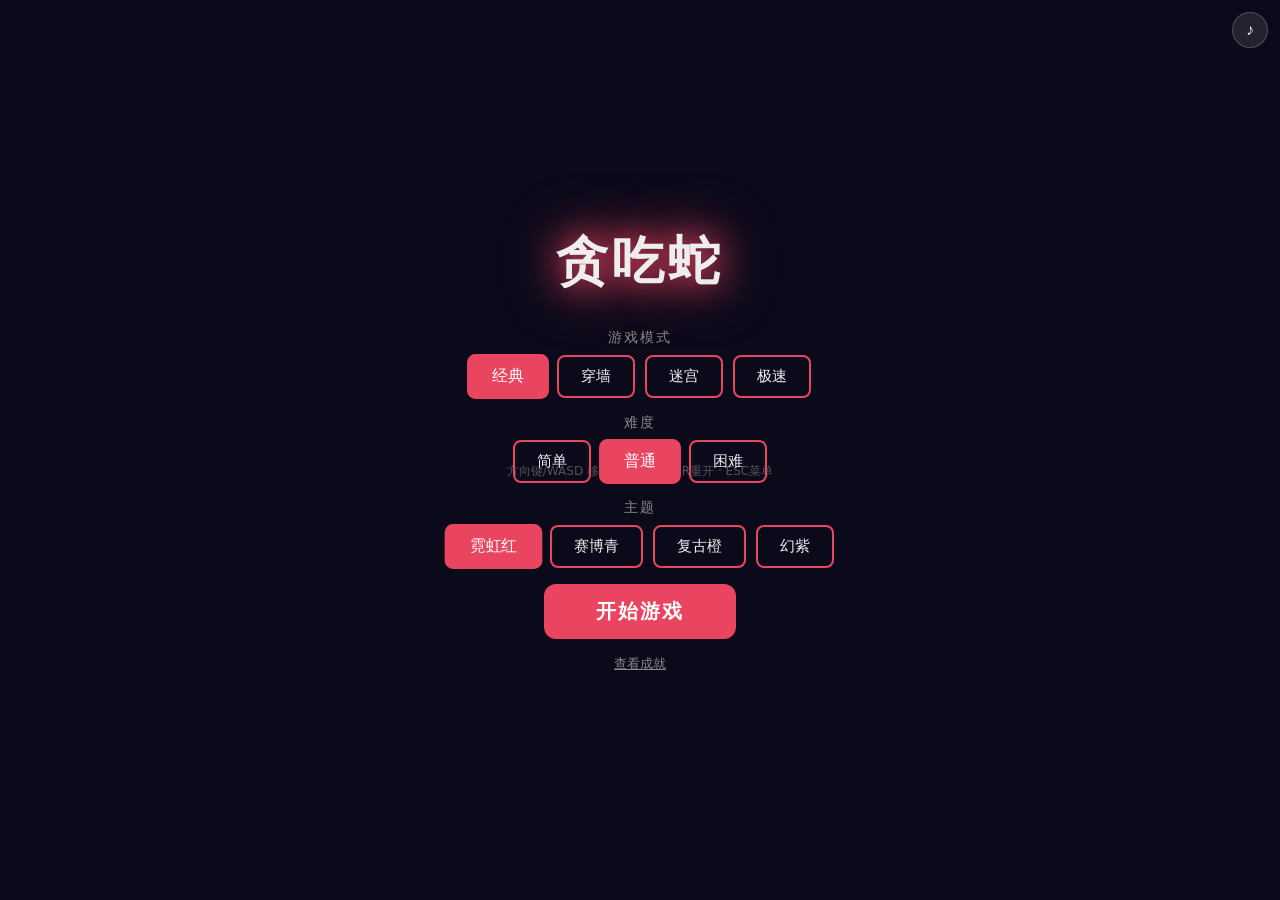
==== index.html @ bc39f2c3 "feat: 贪吃蛇 Ultimate 全面升级 - 4种游戏模式：经典/穿墙/迷宫/极速 - 5种食物类型：普通/奖励/金色限时/缩短/加速 - 4种道具：双倍积分/减速/无敌/缩短蛇身 - 连击Co" ====
<!DOCTYPE html>
<html lang="zh">
<head>
<meta charset="UTF-8">
<meta name="viewport" content="width=device-width, initial-scale=1.0, user-scalable=no">
<title>贪吃蛇 Ultimate</title>
<style>
*{margin:0;padding:0;box-sizing:border-box}
body{background:#0a0a1a;display:flex;flex-direction:column;align-items:center;justify-content:center;height:100vh;font-family:'Segoe UI',system-ui,sans-serif;color:#eee;overflow:hidden;touch-action:none;user-select:none}

/* ===== 菜单 ===== */
#menu{position:absolute;display:flex;flex-direction:column;align-items:center;gap:16px;z-index:20;max-width:420px;width:90%}
#menu h1{font-size:52px;letter-spacing:4px;text-shadow:0 0 30px var(--accent),0 0 60px var(--accent);animation:glow 2s ease-in-out infinite alternate}
@keyframes glow{from{text-shadow:0 0 20px var(--accent)}to{text-shadow:0 0 40px var(--accent),0 0 80px var(--accent)}}
.menu-section{display:flex;flex-direction:column;align-items:center;gap:8px;width:100%}
.menu-section label{font-size:14px;color:#888;text-transform:uppercase;letter-spacing:2px}
.btn-row{display:flex;gap:10px;flex-wrap:wrap;justify-content:center}
.btn{padding:10px 22px;font-size:15px;border:2px solid var(--accent);background:transparent;color:#eee;border-radius:8px;cursor:pointer;transition:all .2s;font-family:inherit}
.btn:hover,.btn.active{background:var(--accent);color:#fff;transform:scale(1.05)}
.btn-start{padding:14px 52px;font-size:20px;background:var(--accent);color:#fff;border:none;border-radius:12px;cursor:pointer;transition:all .2s;font-family:inherit;font-weight:bold;letter-spacing:2px}
.btn-start:hover{transform:scale(1.08);box-shadow:0 0 30px var(--accent)}
.menu-best{font-size:15px;color:#f0a500}
.menu-achievements{font-size:13px;color:#888;cursor:pointer;text-decoration:underline}

/* ===== HUD ===== */
#hud{display:none;width:400px;justify-content:space-between;align-items:center;margin-bottom:6px;font-size:16px;padding:0 4px}
#hud-left{display:flex;gap:16px;align-items:center}
#combo-display{color:#f0a500;font-weight:bold;opacity:0;transition:opacity .3s}
#combo-display.visible{opacity:1}
#powerup-display{font-size:13px;color:#0ff}
.best-score{color:#f0a500}

/* ===== Canvas ===== */
#game-wrap{position:relative;display:none}
canvas#game{border:2px solid var(--accent);border-radius:6px;display:block}
#game-wrap.shake{animation:shake .3s}
@keyframes shake{0%,100%{transform:translate(0)}20%{transform:translate(-4px,2px)}40%{transform:translate(4px,-2px)}60%{transform:translate(-2px,4px)}80%{transform:translate(2px,-4px)}}

#msg{margin-top:12px;font-size:16px;color:var(--accent);height:22px}
#controls-hint{margin-top:8px;font-size:12px;color:#555}

/* ===== 触屏 ===== */
#touch-pad{display:none;margin-top:16px;width:160px;height:160px;position:relative}
#touch-pad button{position:absolute;width:50px;height:50px;border:2px solid rgba(255,255,255,.15);background:rgba(255,255,255,.05);color:#eee;font-size:22px;border-radius:12px;cursor:pointer;display:flex;align-items:center;justify-content:center}
#touch-pad button:active{background:rgba(255,255,255,.2)}
.tp-up{top:0;left:50%;transform:translateX(-50%)}.tp-down{bottom:0;left:50%;transform:translateX(-50%)}
.tp-left{top:50%;left:0;transform:translateY(-50%)}.tp-right{top:50%;right:0;transform:translateY(-50%)}

/* ===== 粒子 ===== */
#particles{position:absolute;top:0;left:0;width:100%;height:100%;pointer-events:none;z-index:15}

/* ===== 成就弹窗 ===== */
#achievement-popup{position:fixed;top:20px;left:50%;transform:translateX(-50%);background:rgba(20,20,40,.95);border:2px solid #f0a500;border-radius:12px;padding:12px 24px;z-index:30;display:none;text-align:center;animation:popIn .4s}
@keyframes popIn{from{opacity:0;transform:translateX(-50%) translateY(-20px)}to{opacity:1;transform:translateX(-50%) translateY(0)}}
#achievement-popup .ach-icon{font-size:28px}
#achievement-popup .ach-title{color:#f0a500;font-weight:bold;font-size:15px}
#achievement-popup .ach-desc{color:#aaa;font-size:12px}

/* ===== 成就列表面板 ===== */
#achievements-panel{position:absolute;z-index:25;background:rgba(10,10,30,.97);border:2px solid var(--accent);border-radius:12px;padding:20px;max-width:380px;width:90%;max-height:70vh;overflow-y:auto;display:none}
#achievements-panel h2{text-align:center;margin-bottom:12px;color:var(--accent)}
.ach-item{display:flex;align-items:center;gap:10px;padding:8px;border-bottom:1px solid rgba(255,255,255,.05)}
.ach-item.locked{opacity:.4}
.ach-item .ach-i{font-size:24px;width:36px;text-align:center}
.ach-item .ach-info{flex:1}
.ach-item .ach-name{font-size:14px;font-weight:bold}
.ach-item .ach-d{font-size:11px;color:#888}
#close-ach{position:absolute;top:8px;right:12px;background:none;border:none;color:#eee;font-size:20px;cursor:pointer}

/* ===== 音乐按钮 ===== */
#music-toggle{position:fixed;top:12px;right:12px;z-index:20;background:rgba(255,255,255,.1);border:1px solid rgba(255,255,255,.2);color:#eee;width:36px;height:36px;border-radius:50%;cursor:pointer;font-size:16px;display:flex;align-items:center;justify-content:center}

/* ===== 主题变量 ===== */
:root{--accent:#e94560;--bg:#0a0a1a;--grid-bg:#16213e;--grid-line:rgba(255,255,255,.03)}
body.theme-neon{--accent:#0ff;--bg:#0a0014;--grid-bg:#0d0028;--grid-line:rgba(0,255,255,.04)}
body.theme-retro{--accent:#ff6b35;--bg:#1a1000;--grid-bg:#2a1800;--grid-line:rgba(255,107,53,.05)}
body.theme-cyber{--accent:#bf00ff;--bg:#05000a;--grid-bg:#0f0018;--grid-line:rgba(191,0,255,.04)}
body{background:var(--bg)}
canvas#game{border-color:var(--accent);background:var(--grid-bg)}
</style>
</head>
<body>
<canvas id="particles"></canvas>
<button id="music-toggle" title="背景音乐">&#9834;</button>

<!-- 成就弹窗 -->
<div id="achievement-popup"><div class="ach-icon"></div><div class="ach-title"></div><div class="ach-desc"></div></div>

<!-- 成就面板 -->
<div id="achievements-panel"><button id="close-ach">&times;</button><h2>成就</h2><div id="ach-list"></div></div>

<!-- 菜单 -->
<div id="menu">
  <h1>贪吃蛇</h1>
  <div class="menu-best" id="menu-best"></div>

  <div class="menu-section"><label>游戏模式</label>
    <div class="btn-row" id="mode-btns">
      <button class="btn active" data-mode="classic">经典</button>
      <button class="btn" data-mode="nowalls">穿墙</button>
      <button class="btn" data-mode="maze">迷宫</button>
      <button class="btn" data-mode="speed">极速</button>
    </div>
  </div>

  <div class="menu-section"><label>难度</label>
    <div class="btn-row" id="diff-btns">
      <button class="btn" data-diff="easy">简单</button>
      <button class="btn active" data-diff="normal">普通</button>
      <button class="btn" data-diff="hard">困难</button>
    </div>
  </div>

  <div class="menu-section"><label>主题</label>
    <div class="btn-row" id="theme-btns">
      <button class="btn active" data-theme="default">霓虹红</button>
      <button class="btn" data-theme="neon">赛博青</button>
      <button class="btn" data-theme="retro">复古橙</button>
      <button class="btn" data-theme="cyber">幻紫</button>
    </div>
  </div>

  <button class="btn-start" id="start-btn">开始游戏</button>
  <div class="menu-achievements" id="show-ach-btn">查看成就</div>
</div>

<!-- 游戏 -->
<div id="hud">
  <div id="hud-left">
    <span id="score">0</span>
    <span id="combo-display"></span>
  </div>
  <span id="powerup-display"></span>
  <span class="best-score" id="best-display"></span>
</div>
<div id="game-wrap"><canvas id="game" width="400" height="400"></canvas></div>
<div id="msg"></div>
<div id="controls-hint">方向键/WASD 移动 · 空格暂停 · R重开 · ESC菜单</div>

<div id="touch-pad">
  <button class="tp-up" data-dir="up">&#9650;</button>
  <button class="tp-down" data-dir="down">&#9660;</button>
  <button class="tp-left" data-dir="left">&#9664;</button>
  <button class="tp-right" data-dir="right">&#9654;</button>
</div>

<script>
// ============================================================
//  贪吃蛇 ULTIMATE — 全功能版
// ============================================================

const $ = s => document.querySelector(s);
const $$ = s => document.querySelectorAll(s);

// ===== 主题 =====
const THEMES = {
  default: { class: '', snake: [145, 80], food: '#e94560', accent: '#e94560' },
  neon:    { class: 'theme-neon', snake: [180, 90], food: '#0ff', accent: '#0ff' },
  retro:   { class: 'theme-retro', snake: [25, 85], food: '#ff6b35', accent: '#ff6b35' },
  cyber:   { class: 'theme-cyber', snake: [280, 80], food: '#bf00ff', accent: '#bf00ff' },
};
let currentTheme = 'default';

function applyTheme(t) {
  currentTheme = t;
  document.body.className = THEMES[t].class;
}

// ===== 音效 =====
const AudioCtx = window.AudioContext || window.webkitAudioContext;
let audioCtx;
function ensureAudio() { if (!audioCtx) audioCtx = new AudioCtx(); }

function playTone(freq, endFreq, dur, type = 'sine', vol = 0.25) {
  ensureAudio();
  const o = audioCtx.createOscillator();
  const g = audioCtx.createGain();
  o.connect(g); g.connect(audioCtx.destination);
  o.type = type;
  o.frequency.setValueAtTime(freq, audioCtx.currentTime);
  o.frequency.exponentialRampToValueAtTime(endFreq, audioCtx.currentTime + dur);
  g.gain.setValueAtTime(vol, audioCtx.currentTime);
  g.gain.exponentialRampToValueAtTime(0.001, audioCtx.currentTime + dur);
  o.start(); o.stop(audioCtx.currentTime + dur);
}

function playEat()    { playTone(587, 880, 0.12, 'sine', 0.25); }
function playBonusEat(){ playTone(700, 1200, 0.15, 'sine', 0.3); setTimeout(() => playTone(900, 1400, 0.12, 'sine', 0.25), 80); }
function playGold()   { playTone(800, 1600, 0.1, 'sine', 0.3); setTimeout(() => playTone(1000, 1800, 0.1, 'sine', 0.3), 60); setTimeout(() => playTone(1200, 2000, 0.15, 'sine', 0.25), 120); }
function playPowerup(){ playTone(400, 800, 0.15, 'triangle', 0.2); setTimeout(() => playTone(600, 1000, 0.2, 'triangle', 0.2), 100); }
function playDie()    { playTone(300, 80, 0.4, 'sawtooth', 0.25); }
function playCombo()  { playTone(1000, 1500, 0.08, 'sine', 0.15); }
function playAchieve(){ playTone(523, 784, 0.15, 'sine', 0.2); setTimeout(() => playTone(659, 1047, 0.2, 'sine', 0.2), 150); }

// ===== 背景音乐 =====
let bgmPlaying = false;
let bgmOscs = [];
let bgmInterval;

function startBGM() {
  ensureAudio();
  if (bgmPlaying) return;
  bgmPlaying = true;
  $('#music-toggle').textContent = '♫';

  const notes = [262, 294, 330, 349, 392, 440, 494, 523];
  let idx = 0;

  bgmInterval = setInterval(() => {
    if (!bgmPlaying) return;
    const o = audioCtx.createOscillator();
    const g = audioCtx.createGain();
    o.connect(g); g.connect(audioCtx.destination);
    o.type = 'sine';
    const note = notes[idx % notes.length];
    o.frequency.setValueAtTime(note, audioCtx.currentTime);
    g.gain.setValueAtTime(0.04, audioCtx.currentTime);
    g.gain.exponentialRampToValueAtTime(0.001, audioCtx.currentTime + 0.4);
    o.start(); o.stop(audioCtx.currentTime + 0.4);
    idx++;
  }, 500);
}

function stopBGM() {
  bgmPlaying = false;
  $('#music-toggle').textContent = '♪';
  clearInterval(bgmInterval);
}

$('#music-toggle').addEventListener('click', () => {
  ensureAudio();
  bgmPlaying ? stopBGM() : startBGM();
});

// ===== 粒子 =====
const pCanvas = $('#particles');
const pCtx = pCanvas.getContext('2d');
let particles = [];

function resizeP() { pCanvas.width = innerWidth; pCanvas.height = innerHeight; }
addEventListener('resize', resizeP); resizeP();

function spawnP(x, y, color, count, sizeRange = [2, 5], speedRange = [1, 4]) {
  for (let i = 0; i < count; i++) {
    const a = Math.random() * Math.PI * 2;
    const spd = speedRange[0] + Math.random() * (speedRange[1] - speedRange[0]);
    particles.push({
      x, y, vx: Math.cos(a) * spd, vy: Math.sin(a) * spd,
      life: 1, decay: 0.015 + Math.random() * 0.025,
      size: sizeRange[0] + Math.random() * (sizeRange[1] - sizeRange[0]),
      color
    });
  }
}

function spawnText(x, y, text, color) {
  particles.push({ x, y, vx: 0, vy: -1.5, life: 1, decay: 0.02, size: 0, color, text, isText: true });
}

function updateP() {
  pCtx.clearRect(0, 0, pCanvas.width, pCanvas.height);
  particles = particles.filter(p => p.life > 0);
  for (const p of particles) {
    p.x += p.vx; p.y += p.vy; p.life -= p.decay;
    pCtx.globalAlpha = p.life;
    if (p.isText) {
      pCtx.fillStyle = p.color;
      pCtx.font = 'bold 18px sans-serif';
      pCtx.textAlign = 'center';
      pCtx.fillText(p.text, p.x, p.y);
    } else {
      pCtx.fillStyle = p.color;
      pCtx.beginPath();
      pCtx.arc(p.x, p.y, p.size * p.life, 0, Math.PI * 2);
      pCtx.fill();
    }
  }
  pCtx.globalAlpha = 1;
  requestAnimationFrame(updateP);
}
updateP();

// ===== 成就系统 =====
const ACHIEVEMENTS = [
  { id: 'first_blood',  icon: '🩸', name: '初见', desc: '第一次吃到食物' },
  { id: 'score_100',    icon: '💯', name: '百分选手', desc: '单局得分达到 100' },
  { id: 'score_500',    icon: '🔥', name: '火力全开', desc: '单局得分达到 500' },
  { id: 'score_1000',   icon: '👑', name: '蛇王', desc: '单局得分达到 1000' },
  { id: 'combo_3',      icon: '⚡', name: '三连击', desc: '达成 3 连击' },
  { id: 'combo_5',      icon: '💥', name: '五连杀', desc: '达成 5 连击' },
  { id: 'combo_10',     icon: '🌟', name: '超神', desc: '达成 10 连击' },
  { id: 'gold_eat',     icon: '🥇', name: '淘金者', desc: '吃到金色食物' },
  { id: 'powerup_5',    icon: '💊', name: '道具达人', desc: '累计拾取 5 个道具' },
  { id: 'survive_60',   icon: '⏱️', name: '持久战', desc: '单局存活 60 秒' },
  { id: 'survive_180',  icon: '🏆', name: '耐力王', desc: '单局存活 180 秒' },
  { id: 'nowalls_win',  icon: '🌀', name: '穿越者', desc: '在穿墙模式得分 200+' },
  { id: 'maze_win',     icon: '🧱', name: '迷宫大师', desc: '在迷宫模式得分 200+' },
  { id: 'speed_win',    icon: '⚡', name: '闪电侠', desc: '在极速模式得分 200+' },
  { id: 'long_snake',   icon: '🐍', name: '巨蟒', desc: '蛇身长度达到 30' },
  { id: 'invincible',   icon: '🛡️', name: '无敌', desc: '使用无敌道具撞墙存活' },
];

function getUnlocked() {
  return JSON.parse(localStorage.getItem('snake_ach') || '[]');
}
function unlockAch(id) {
  const list = getUnlocked();
  if (list.includes(id)) return;
  list.push(id);
  localStorage.setItem('snake_ach', JSON.stringify(list));
  const a = ACHIEVEMENTS.find(a => a.id === id);
  if (!a) return;
  playAchieve();
  const popup = $('#achievement-popup');
  popup.querySelector('.ach-icon').textContent = a.icon;
  popup.querySelector('.ach-title').textContent = a.name;
  popup.querySelector('.ach-desc').textContent = a.desc;
  popup.style.display = 'block';
  setTimeout(() => popup.style.display = 'none', 3000);
}

function renderAchPanel() {
  const unlocked = getUnlocked();
  const list = $('#ach-list');
  list.innerHTML = '';
  for (const a of ACHIEVEMENTS) {
    const done = unlocked.includes(a.id);
    list.innerHTML += `<div class="ach-item ${done ? '' : 'locked'}"><div class="ach-i">${done ? a.icon : '🔒'}</div><div class="ach-info"><div class="ach-name">${a.name}</div><div class="ach-d">${a.desc}</div></div></div>`;
  }
}

$('#show-ach-btn').addEventListener('click', () => { renderAchPanel(); $('#achievements-panel').style.display = 'block'; });
$('#close-ach').addEventListener('click', () => { $('#achievements-panel').style.display = 'none'; });

// ===== 游戏核心 =====
const canvas = $('#game');
const ctx = canvas.getContext('2d');
const GRID = 20, COLS = 20, ROWS = 20;

const DIFF = {
  easy:   { speed: 150, accel: 1, min: 85 },
  normal: { speed: 110, accel: 2, min: 55 },
  hard:   { speed: 70,  accel: 3, min: 35 },
};

const FOOD_TYPES = [
  { type: 'normal', color: null, points: 10, weight: 60 },
  { type: 'bonus',  color: '#00ff88', points: 25, weight: 20 },
  { type: 'gold',   color: '#ffd700', points: 50, weight: 8, duration: 5000 },
  { type: 'shrink', color: '#ff69b4', points: 5, weight: 7 },
  { type: 'speed_food', color: '#00bfff', points: 15, weight: 5 },
];

const POWERUP_TYPES = [
  { type: 'double',     icon: 'x2',  color: '#ffd700', desc: '双倍积分', duration: 8000 },
  { type: 'slow',       icon: '🐢',  color: '#00ff88', desc: '减速', duration: 6000 },
  { type: 'invincible', icon: '🛡️',  color: '#0ff',    desc: '无敌', duration: 5000 },
  { type: 'shrink_pw',  icon: '✂️',  color: '#ff69b4', desc: '缩短', duration: 0 },
];

let selectedMode = 'classic', selectedDiff = 'normal';
let snake, dir, nextDir, food, foodType, foodTimer;
let powerup, activePowerups, powerupTimers;
let score, combo, comboTimer, lastEatTime;
let running, gameOver, paused, speed, timer;
let mazeWalls, startTime, totalPowerupsCollected;
let foodPulse = 0, screenShake = 0;
let animFrame;

// Menu buttons
function setupBtnGroup(selector, callback) {
  $$(selector).forEach(btn => {
    btn.addEventListener('click', () => {
      $$(selector).forEach(b => b.classList.remove('active'));
      btn.classList.add('active');
      callback(btn);
    });
  });
}
setupBtnGroup('#mode-btns .btn', b => selectedMode = b.dataset.mode);
setupBtnGroup('#diff-btns .btn', b => selectedDiff = b.dataset.diff);
setupBtnGroup('#theme-btns .btn', b => applyTheme(b.dataset.theme));

function getBest(mode = selectedMode) { return parseInt(localStorage.getItem(`snake_best_${mode}`) || '0', 10); }
function saveBest(s, mode = selectedMode) { if (s > getBest(mode)) localStorage.setItem(`snake_best_${mode}`, s); }
function showBest() {
  const b = getBest();
  $('#best-display').textContent = b > 0 ? `最高 ${b}` : '';
  $('#menu-best').textContent = b > 0 ? `历史最高分: ${b} (${selectedMode})` : '';
}

// Maze generation
function generateMaze() {
  const walls = [];
  const patterns = [
    // 中心十字
    () => { for (let i = 6; i < 14; i++) { walls.push({x:10,y:i},{x:i,y:10}); }},
    // 四角方块
    () => { for (let i = 3; i < 7; i++) for (let j = 3; j < 7; j++) { walls.push({x:i,y:j},{x:COLS-1-i,y:j},{x:i,y:ROWS-1-j},{x:COLS-1-i,y:ROWS-1-j}); }},
    // 回字形
    () => { for (let i = 4; i < 16; i++) { walls.push({x:i,y:5},{x:i,y:14},{x:5,y:i},{x:14,y:i}); } for (let i = 5; i < 15; i++) { walls.push({x:i,y:5},{x:i,y:14}); }},
    // 随机散布
    () => { for (let i = 0; i < 30; i++) { const x = 2 + Math.floor(Math.random()*(COLS-4)); const y = 2 + Math.floor(Math.random()*(ROWS-4)); if (Math.abs(x-10) > 2 || Math.abs(y-10) > 2) walls.push({x,y}); }},
  ];
  patterns[Math.floor(Math.random() * patterns.length)]();
  // 去重
  const set = new Set(walls.map(w => `${w.x},${w.y}`));
  return [...set].map(s => { const [x,y] = s.split(',').map(Number); return {x,y}; });
}

function isWall(x, y) {
  return mazeWalls && mazeWalls.some(w => w.x === x && w.y === y);
}

function canvasToScreen(gx, gy) {
  const r = canvas.getBoundingClientRect();
  return { x: r.left + gx * GRID + GRID / 2, y: r.top + gy * GRID + GRID / 2 };
}

// Food
function pickFoodType() {
  const total = FOOD_TYPES.reduce((s, f) => s + f.weight, 0);
  let r = Math.random() * total;
  for (const f of FOOD_TYPES) { r -= f.weight; if (r <= 0) return f; }
  return FOOD_TYPES[0];
}

function placeFood() {
  clearTimeout(foodTimer);
  foodType = pickFoodType();
  let pos, attempts = 0;
  do {
    pos = { x: Math.floor(Math.random() * COLS), y: Math.floor(Math.random() * ROWS) };
    attempts++;
  } while ((snake.some(s => s.x === pos.x && s.y === pos.y) || isWall(pos.x, pos.y)) && attempts < 500);
  food = pos;
  foodPulse = 0;
  // 金色食物限时
  if (foodType.type === 'gold') {
    foodTimer = setTimeout(() => { if (!gameOver) placeFood(); }, foodType.duration);
  }
}

// Powerup
function placePowerup() {
  if (powerup || Math.random() > 0.15) return;
  const pw = POWERUP_TYPES[Math.floor(Math.random() * POWERUP_TYPES.length)];
  let pos, attempts = 0;
  do {
    pos = { x: Math.floor(Math.random() * COLS), y: Math.floor(Math.random() * ROWS) };
    attempts++;
  } while ((snake.some(s => s.x === pos.x && s.y === pos.y) || isWall(pos.x, pos.y) || (food && pos.x === food.x && pos.y === food.y)) && attempts < 500);
  powerup = { ...pw, ...pos };
  // 道具10秒后消失
  setTimeout(() => { if (powerup && powerup.x === pos.x && powerup.y === pos.y) powerup = null; }, 10000);
}

function activatePowerup(pw) {
  totalPowerupsCollected++;
  if (totalPowerupsCollected >= 5) unlockAch('powerup_5');
  playPowerup();
  const sp = canvasToScreen(pw.x, pw.y);
  spawnP(sp.x, sp.y, pw.color, 20, [3, 6]);
  spawnText(sp.x, sp.y - 20, pw.desc, pw.color);

  if (pw.type === 'shrink_pw') {
    const removeCount = Math.min(5, snake.length - 1);
    for (let i = 0; i < removeCount; i++) snake.pop();
    return;
  }

  // 移除同类型的旧buff
  if (activePowerups[pw.type]) clearTimeout(powerupTimers[pw.type]);
  activePowerups[pw.type] = true;
  powerupTimers[pw.type] = setTimeout(() => { activePowerups[pw.type] = false; }, pw.duration);

  if (pw.type === 'slow') {
    speed = Math.min(speed + 40, 200);
    clearInterval(timer);
    timer = setInterval(update, speed);
  }
}

// Combo
function addCombo() {
  const now = Date.now();
  if (now - lastEatTime < 2500) {
    combo++;
    playCombo();
    if (combo >= 3) unlockAch('combo_3');
    if (combo >= 5) unlockAch('combo_5');
    if (combo >= 10) unlockAch('combo_10');
  } else {
    combo = 1;
  }
  lastEatTime = now;
  clearTimeout(comboTimer);
  comboTimer = setTimeout(() => { combo = 0; updateHUD(); }, 2500);
}

function getComboMultiplier() {
  if (combo < 2) return 1;
  if (combo < 5) return 1.5;
  if (combo < 10) return 2;
  return 3;
}

function updateHUD() {
  const comboEl = $('#combo-display');
  if (combo >= 2) {
    comboEl.textContent = `${combo}连击 x${getComboMultiplier()}`;
    comboEl.classList.add('visible');
  } else {
    comboEl.classList.remove('visible');
  }

  const pwEl = $('#powerup-display');
  const active = Object.entries(activePowerups).filter(([k, v]) => v).map(([k]) => {
    const pw = POWERUP_TYPES.find(p => p.type === k);
    return pw ? pw.icon : '';
  });
  pwEl.textContent = active.join(' ');
}

// ===== 绘制 =====
function draw() {
  ctx.save();

  // 屏幕震动
  if (screenShake > 0) {
    const sx = (Math.random() - 0.5) * screenShake;
    const sy = (Math.random() - 0.5) * screenShake;
    ctx.translate(sx, sy);
    screenShake *= 0.85;
    if (screenShake < 0.5) screenShake = 0;
  }

  ctx.clearRect(-10, -10, canvas.width + 20, canvas.height + 20);

  const theme = THEMES[currentTheme];

  // 网格
  ctx.strokeStyle = getComputedStyle(document.body).getPropertyValue('--grid-line') || 'rgba(255,255,255,.03)';
  for (let i = 0; i < COLS; i++) for (let j = 0; j < ROWS; j++) ctx.strokeRect(i * GRID, j * GRID, GRID, GRID);

  // 迷宫墙壁
  if (mazeWalls) {
    ctx.fillStyle = 'rgba(255,255,255,0.15)';
    ctx.shadowColor = theme.accent;
    ctx.shadowBlur = 4;
    for (const w of mazeWalls) {
      ctx.fillRect(w.x * GRID, w.y * GRID, GRID, GRID);
    }
    ctx.shadowBlur = 0;
  }

  // 道具
  if (powerup) {
    const px = powerup.x * GRID + GRID / 2;
    const py = powerup.y * GRID + GRID / 2;
    ctx.fillStyle = powerup.color;
    ctx.shadowColor = powerup.color;
    ctx.shadowBlur = 12;
    ctx.beginPath();
    ctx.arc(px, py, GRID / 2 - 1, 0, Math.PI * 2);
    ctx.fill();
    ctx.shadowBlur = 0;
    ctx.fillStyle = '#000';
    ctx.font = 'bold 11px sans-serif';
    ctx.textAlign = 'center';
    ctx.textBaseline = 'middle';
    ctx.fillText(powerup.icon, px, py);
    ctx.textBaseline = 'alphabetic';
  }

  // 食物
  foodPulse += 0.08;
  const pulse = Math.sin(foodPulse) * 2.5;
  const fColor = foodType.color || theme.food;
  ctx.fillStyle = fColor;
  ctx.shadowColor = fColor;
  ctx.shadowBlur = 10 + pulse * 3;
  ctx.beginPath();
  ctx.arc(food.x * GRID + GRID / 2, food.y * GRID + GRID / 2, Math.max(GRID / 2 - 2 + pulse, 3), 0, Math.PI * 2);
  ctx.fill();
  // 金色食物闪光
  if (foodType.type === 'gold') {
    ctx.strokeStyle = '#fff';
    ctx.lineWidth = 1;
    ctx.globalAlpha = 0.3 + Math.sin(foodPulse * 2) * 0.3;
    ctx.beginPath();
    ctx.arc(food.x * GRID + GRID / 2, food.y * GRID + GRID / 2, GRID / 2 + 3 + pulse, 0, Math.PI * 2);
    ctx.stroke();
    ctx.globalAlpha = 1;
  }
  ctx.shadowBlur = 0;

  // 蛇
  const isInvincible = activePowerups && activePowerups.invincible;
  const snakeHue = theme.snake[0];
  const snakeSat = theme.snake[1];

  for (let i = snake.length - 1; i >= 0; i--) {
    const seg = snake[i];
    const t = 1 - i / (snake.length || 1);
    const light = 28 + t * 32;

    if (isInvincible) {
      ctx.fillStyle = `hsl(${(Date.now() / 10 + i * 20) % 360}, 100%, 60%)`;
      ctx.shadowColor = '#fff';
      ctx.shadowBlur = 8;
    } else {
      ctx.fillStyle = `hsl(${snakeHue + (1 - t) * 25}, ${snakeSat}%, ${light}%)`;
      ctx.shadowBlur = 0;
    }

    const r = 5;
    const x = seg.x * GRID + 1;
    const y = seg.y * GRID + 1;
    const w = GRID - 2;
    const h = GRID - 2;
    ctx.beginPath();
    ctx.moveTo(x + r, y);
    ctx.arcTo(x + w, y, x + w, y + h, r);
    ctx.arcTo(x + w, y + h, x, y + h, r);
    ctx.arcTo(x, y + h, x, y, r);
    ctx.arcTo(x, y, x + w, y, r);
    ctx.closePath();
    ctx.fill();
    ctx.shadowBlur = 0;

    // 蛇头
    if (i === 0) {
      // 发光核心
      ctx.shadowColor = isInvincible ? '#fff' : `hsl(${snakeHue}, 100%, 70%)`;
      ctx.shadowBlur = 12;
      ctx.fillStyle = isInvincible ? '#fff' : `hsl(${snakeHue}, 100%, 70%)`;
      ctx.globalAlpha = 0.5;
      ctx.beginPath();
      ctx.arc(seg.x * GRID + GRID / 2, seg.y * GRID + GRID / 2, 5, 0, Math.PI * 2);
      ctx.fill();
      ctx.globalAlpha = 1;
      ctx.shadowBlur = 0;

      // 眼睛
      const ex = dir.x || 0, ey = dir.y || 0;
      const cx = seg.x * GRID + GRID / 2;
      const cy = seg.y * GRID + GRID / 2;
      // 白色眼球
      ctx.fillStyle = '#fff';
      ctx.beginPath();
      ctx.arc(cx + ex * 4 - ey * 3, cy + ey * 4 + ex * 3, 2.5, 0, Math.PI * 2);
      ctx.arc(cx + ex * 4 + ey * 3, cy + ey * 4 - ex * 3, 2.5, 0, Math.PI * 2);
      ctx.fill();
      // 黑色瞳孔
      ctx.fillStyle = '#000';
      ctx.beginPath();
      ctx.arc(cx + ex * 5 - ey * 3, cy + ey * 5 + ex * 3, 1.2, 0, Math.PI * 2);
      ctx.arc(cx + ex * 5 + ey * 3, cy + ey * 5 - ex * 3, 1.2, 0, Math.PI * 2);
      ctx.fill();
    }
  }

  // 暂停
  if (paused && !gameOver) {
    ctx.fillStyle = 'rgba(0,0,0,.6)';
    ctx.fillRect(-10, -10, canvas.width + 20, canvas.height + 20);
    ctx.fillStyle = '#f0a500';
    ctx.font = 'bold 40px sans-serif';
    ctx.textAlign = 'center';
    ctx.fillText('暂停', canvas.width / 2, canvas.height / 2 - 10);
    ctx.font = '16px sans-serif';
    ctx.fillStyle = '#888';
    ctx.fillText('按空格继续', canvas.width / 2, canvas.height / 2 + 20);
  }

  // 游戏结束
  if (gameOver) {
    ctx.fillStyle = 'rgba(0,0,0,.7)';
    ctx.fillRect(-10, -10, canvas.width + 20, canvas.height + 20);
    ctx.fillStyle = theme.accent;
    ctx.font = 'bold 44px sans-serif';
    ctx.textAlign = 'center';
    ctx.fillText('游戏结束', canvas.width / 2, canvas.height / 2 - 30);
    ctx.font = '22px sans-serif';
    ctx.fillStyle = '#eee';
    ctx.fillText(`得分: ${score}`, canvas.width / 2, canvas.height / 2 + 5);
    if (score > 0 && score >= getBest()) {
      ctx.fillStyle = '#f0a500';
      ctx.font = 'bold 20px sans-serif';
      ctx.fillText('🏆 新纪录！', canvas.width / 2, canvas.height / 2 + 35);
    }
    ctx.font = '14px sans-serif';
    ctx.fillStyle = '#888';
    ctx.fillText('R 重开 · ESC 菜单', canvas.width / 2, canvas.height / 2 + 65);
  }

  ctx.restore();
}

function animLoop() {
  draw();
  updateHUD();
  // 存活成就检查
  if (running && !gameOver && !paused) {
    const alive = (Date.now() - startTime) / 1000;
    if (alive >= 60) unlockAch('survive_60');
    if (alive >= 180) unlockAch('survive_180');
  }
  animFrame = requestAnimationFrame(animLoop);
}

// ===== 更新 =====
function update() {
  if (paused || gameOver) return;

  dir = { ...nextDir };
  let head = { x: snake[0].x + dir.x, y: snake[0].y + dir.y };

  // 穿墙模式
  if (selectedMode === 'nowalls' || selectedMode === 'speed') {
    head.x = (head.x + COLS) % COLS;
    head.y = (head.y + ROWS) % ROWS;
  }

  // 碰撞
  const hitWall = head.x < 0 || head.x >= COLS || head.y < 0 || head.y >= ROWS;
  const hitSelf = snake.some(s => s.x === head.x && s.y === head.y);
  const hitMaze = isWall(head.x, head.y);

  if (hitWall || hitSelf || hitMaze) {
    if (activePowerups.invincible) {
      // 无敌时撞墙反弹
      unlockAch('invincible');
      if (hitWall) {
        head.x = Math.max(0, Math.min(COLS - 1, head.x));
        head.y = Math.max(0, Math.min(ROWS - 1, head.y));
        // 反转方向
        nextDir = { x: -dir.x, y: -dir.y };
        dir = { ...nextDir };
        head = { x: snake[0].x + dir.x, y: snake[0].y + dir.y };
      } else if (hitSelf || hitMaze) {
        return; // 跳过这帧
      }
    } else {
      // 死亡
      gameOver = true;
      running = false;
      clearInterval(timer);
      clearTimeout(foodTimer);
      saveBest(score);
      showBest();
      playDie();
      screenShake = 15;
      $('#game-wrap').classList.add('shake');
      setTimeout(() => $('#game-wrap').classList.remove('shake'), 300);
      const sp = canvasToScreen(snake[0].x, snake[0].y);
      spawnP(sp.x, sp.y, theme.food, 40, [2, 7], [1, 5]);
      // 死亡时蛇身爆炸
      for (let i = 0; i < Math.min(snake.length, 10); i++) {
        const s = canvasToScreen(snake[i].x, snake[i].y);
        setTimeout(() => spawnP(s.x, s.y, `hsl(${THEMES[currentTheme].snake[0]}, 80%, 50%)`, 5), i * 30);
      }
      msgEl.textContent = 'R 重新开始 · ESC 返回菜单';
      // 模式成就
      if (selectedMode === 'nowalls' && score >= 200) unlockAch('nowalls_win');
      if (selectedMode === 'maze' && score >= 200) unlockAch('maze_win');
      if (selectedMode === 'speed' && score >= 200) unlockAch('speed_win');
      return;
    }
  }

  snake.unshift(head);

  // 吃食物
  if (head.x === food.x && head.y === food.y) {
    addCombo();
    let pts = foodType.points;
    pts = Math.round(pts * getComboMultiplier());
    if (activePowerups.double) pts *= 2;

    score += pts;
    $('#score').textContent = score;

    // 食物音效和粒子
    const sp = canvasToScreen(food.x, food.y);
    if (foodType.type === 'gold') {
      playGold();
      spawnP(sp.x, sp.y, '#ffd700', 30, [3, 8]);
      unlockAch('gold_eat');
    } else if (foodType.type === 'bonus') {
      playBonusEat();
      spawnP(sp.x, sp.y, '#00ff88', 20, [2, 6]);
    } else {
      playEat();
      spawnP(sp.x, sp.y, THEMES[currentTheme].food, 12);
    }

    spawnText(sp.x, sp.y - 20, `+${pts}`, '#fff');
    if (combo >= 2) spawnText(sp.x, sp.y - 40, `${combo} COMBO!`, '#f0a500');

    // 缩短蛇食物
    if (foodType.type === 'shrink' && snake.length > 3) {
      for (let i = 0; i < 3; i++) snake.pop();
    }

    // 极速食物
    if (foodType.type === 'speed_food') {
      speed = Math.max(speed - 10, DIFF[selectedDiff].min);
      clearInterval(timer);
      timer = setInterval(update, speed);
    }

    placeFood();
    placePowerup();

    // 加速
    const diff = DIFF[selectedDiff];
    const accel = selectedMode === 'speed' ? diff.accel * 2 : diff.accel;
    if (speed > diff.min) {
      speed -= accel;
      clearInterval(timer);
      timer = setInterval(update, speed);
    }

    // 成就
    unlockAch('first_blood');
    if (score >= 100) unlockAch('score_100');
    if (score >= 500) unlockAch('score_500');
    if (score >= 1000) unlockAch('score_1000');
    if (snake.length >= 30) unlockAch('long_snake');
  } else {
    snake.pop();
  }

  // 拾取道具
  if (powerup && head.x === powerup.x && head.y === powerup.y) {
    activatePowerup(powerup);
    powerup = null;
  }
}

// ===== 初始化 =====
function init() {
  cancelAnimationFrame(animFrame);
  clearInterval(timer);
  clearTimeout(foodTimer);
  const diff = DIFF[selectedDiff];
  snake = [{ x: Math.floor(COLS / 2), y: Math.floor(ROWS / 2) }];
  dir = { x: 0, y: 0 };
  nextDir = { x: 0, y: 0 };
  score = 0; combo = 0; lastEatTime = 0;
  running = false; gameOver = false; paused = false;
  speed = selectedMode === 'speed' ? Math.max(diff.speed - 30, 40) : diff.speed;
  activePowerups = {}; powerupTimers = {}; powerup = null;
  totalPowerupsCollected = 0; screenShake = 0;
  mazeWalls = selectedMode === 'maze' ? generateMaze() : null;
  startTime = Date.now();
  $('#score').textContent = '0';
  showBest();
  msgEl.textContent = '按方向键开始';
  placeFood();
  draw();
  updateHUD();
}

function startGame() {
  ensureAudio();
  $('#menu').style.display = 'none';
  $('#achievements-panel').style.display = 'none';
  $('#game-wrap').style.display = 'block';
  $('#hud').style.display = 'flex';
  if ('ontouchstart' in window) $('#touch-pad').style.display = 'block';
  init();
  animLoop();
}

function returnToMenu() {
  clearInterval(timer); clearTimeout(foodTimer); cancelAnimationFrame(animFrame);
  stopBGM();
  $('#game-wrap').style.display = 'none';
  $('#hud').style.display = 'none';
  $('#touch-pad').style.display = 'none';
  msgEl.textContent = '';
  $('#menu').style.display = 'flex';
  showBest();
}

$('#start-btn').addEventListener('click', startGame);

// ===== 输入 =====
const dirMap = {
  arrowup:{x:0,y:-1},w:{x:0,y:-1},up:{x:0,y:-1},
  arrowdown:{x:0,y:1},s:{x:0,y:1},down:{x:0,y:1},
  arrowleft:{x:-1,y:0},a:{x:-1,y:0},left:{x:-1,y:0},
  arrowright:{x:1,y:0},d:{x:1,y:0},right:{x:1,y:0},
};

function handleDir(nd) {
  if (!nd || gameOver) return;
  if (nd.x === -dir.x && nd.y === -dir.y && snake.length > 1) return;
  nextDir = nd;
  if (!running) {
    running = true;
    startTime = Date.now();
    msgEl.textContent = '';
    timer = setInterval(update, speed);
  }
}

document.addEventListener('keydown', e => {
  const k = e.key.toLowerCase();
  if (k === 'escape') { returnToMenu(); return; }
  if (k === 'r') { init(); return; }
  if (k === ' ' && running && !gameOver) { e.preventDefault(); paused = !paused; msgEl.textContent = paused ? '已暂停' : ''; return; }
  handleDir(dirMap[k]);
});

$$('#touch-pad button').forEach(b => b.addEventListener('touchstart', e => { e.preventDefault(); handleDir(dirMap[b.dataset.dir]); }));

let tX, tY;
canvas.addEventListener('touchstart', e => { e.preventDefault(); const t = e.touches[0]; tX = t.clientX; tY = t.clientY; });
canvas.addEventListener('touchend', e => {
  e.preventDefault();
  const t = e.changedTouches[0];
  const dx = t.clientX - tX, dy = t.clientY - tY;
  if (Math.abs(dx) < 10 && Math.abs(dy) < 10) { if (running && !gameOver) { paused = !paused; msgEl.textContent = paused ? '已暂停' : ''; } return; }
  Math.abs(dx) > Math.abs(dy) ? handleDir(dx > 0 ? dirMap.right : dirMap.left) : handleDir(dy > 0 ? dirMap.down : dirMap.up);
});

showBest();
</script>
</body>
</html>
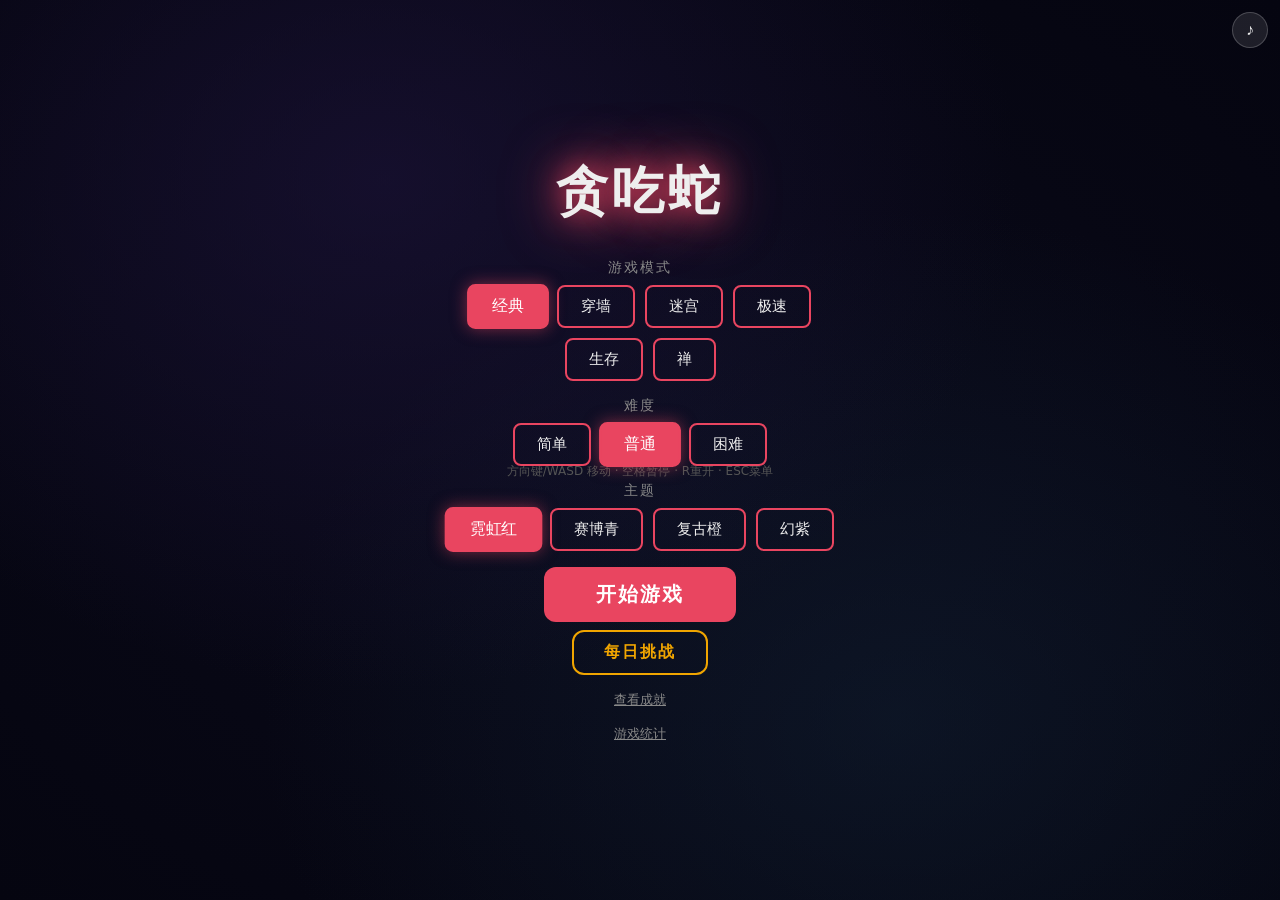
==== commit d2914386: "feat: 模块化重构 + 多Agent并行升级 - 拆分949行单文件为9文件模块化架构(3236行) - 新增游戏模式: 生存(缩圈)、禅(不死倒计时) - 程序化4层BGM引擎(bass/mel" ====
--- a/index.html
+++ b/index.html
@@ -4,80 +4,7 @@
 <meta charset="UTF-8">
 <meta name="viewport" content="width=device-width, initial-scale=1.0, user-scalable=no">
 <title>贪吃蛇 Ultimate</title>
-<style>
-*{margin:0;padding:0;box-sizing:border-box}
-body{background:#0a0a1a;display:flex;flex-direction:column;align-items:center;justify-content:center;height:100vh;font-family:'Segoe UI',system-ui,sans-serif;color:#eee;overflow:hidden;touch-action:none;user-select:none}
-
-/* ===== 菜单 ===== */
-#menu{position:absolute;display:flex;flex-direction:column;align-items:center;gap:16px;z-index:20;max-width:420px;width:90%}
-#menu h1{font-size:52px;letter-spacing:4px;text-shadow:0 0 30px var(--accent),0 0 60px var(--accent);animation:glow 2s ease-in-out infinite alternate}
-@keyframes glow{from{text-shadow:0 0 20px var(--accent)}to{text-shadow:0 0 40px var(--accent),0 0 80px var(--accent)}}
-.menu-section{display:flex;flex-direction:column;align-items:center;gap:8px;width:100%}
-.menu-section label{font-size:14px;color:#888;text-transform:uppercase;letter-spacing:2px}
-.btn-row{display:flex;gap:10px;flex-wrap:wrap;justify-content:center}
-.btn{padding:10px 22px;font-size:15px;border:2px solid var(--accent);background:transparent;color:#eee;border-radius:8px;cursor:pointer;transition:all .2s;font-family:inherit}
-.btn:hover,.btn.active{background:var(--accent);color:#fff;transform:scale(1.05)}
-.btn-start{padding:14px 52px;font-size:20px;background:var(--accent);color:#fff;border:none;border-radius:12px;cursor:pointer;transition:all .2s;font-family:inherit;font-weight:bold;letter-spacing:2px}
-.btn-start:hover{transform:scale(1.08);box-shadow:0 0 30px var(--accent)}
-.menu-best{font-size:15px;color:#f0a500}
-.menu-achievements{font-size:13px;color:#888;cursor:pointer;text-decoration:underline}
-
-/* ===== HUD ===== */
-#hud{display:none;width:400px;justify-content:space-between;align-items:center;margin-bottom:6px;font-size:16px;padding:0 4px}
-#hud-left{display:flex;gap:16px;align-items:center}
-#combo-display{color:#f0a500;font-weight:bold;opacity:0;transition:opacity .3s}
-#combo-display.visible{opacity:1}
-#powerup-display{font-size:13px;color:#0ff}
-.best-score{color:#f0a500}
-
-/* ===== Canvas ===== */
-#game-wrap{position:relative;display:none}
-canvas#game{border:2px solid var(--accent);border-radius:6px;display:block}
-#game-wrap.shake{animation:shake .3s}
-@keyframes shake{0%,100%{transform:translate(0)}20%{transform:translate(-4px,2px)}40%{transform:translate(4px,-2px)}60%{transform:translate(-2px,4px)}80%{transform:translate(2px,-4px)}}
-
-#msg{margin-top:12px;font-size:16px;color:var(--accent);height:22px}
-#controls-hint{margin-top:8px;font-size:12px;color:#555}
-
-/* ===== 触屏 ===== */
-#touch-pad{display:none;margin-top:16px;width:160px;height:160px;position:relative}
-#touch-pad button{position:absolute;width:50px;height:50px;border:2px solid rgba(255,255,255,.15);background:rgba(255,255,255,.05);color:#eee;font-size:22px;border-radius:12px;cursor:pointer;display:flex;align-items:center;justify-content:center}
-#touch-pad button:active{background:rgba(255,255,255,.2)}
-.tp-up{top:0;left:50%;transform:translateX(-50%)}.tp-down{bottom:0;left:50%;transform:translateX(-50%)}
-.tp-left{top:50%;left:0;transform:translateY(-50%)}.tp-right{top:50%;right:0;transform:translateY(-50%)}
-
-/* ===== 粒子 ===== */
-#particles{position:absolute;top:0;left:0;width:100%;height:100%;pointer-events:none;z-index:15}
-
-/* ===== 成就弹窗 ===== */
-#achievement-popup{position:fixed;top:20px;left:50%;transform:translateX(-50%);background:rgba(20,20,40,.95);border:2px solid #f0a500;border-radius:12px;padding:12px 24px;z-index:30;display:none;text-align:center;animation:popIn .4s}
-@keyframes popIn{from{opacity:0;transform:translateX(-50%) translateY(-20px)}to{opacity:1;transform:translateX(-50%) translateY(0)}}
-#achievement-popup .ach-icon{font-size:28px}
-#achievement-popup .ach-title{color:#f0a500;font-weight:bold;font-size:15px}
-#achievement-popup .ach-desc{color:#aaa;font-size:12px}
-
-/* ===== 成就列表面板 ===== */
-#achievements-panel{position:absolute;z-index:25;background:rgba(10,10,30,.97);border:2px solid var(--accent);border-radius:12px;padding:20px;max-width:380px;width:90%;max-height:70vh;overflow-y:auto;display:none}
-#achievements-panel h2{text-align:center;margin-bottom:12px;color:var(--accent)}
-.ach-item{display:flex;align-items:center;gap:10px;padding:8px;border-bottom:1px solid rgba(255,255,255,.05)}
-.ach-item.locked{opacity:.4}
-.ach-item .ach-i{font-size:24px;width:36px;text-align:center}
-.ach-item .ach-info{flex:1}
-.ach-item .ach-name{font-size:14px;font-weight:bold}
-.ach-item .ach-d{font-size:11px;color:#888}
-#close-ach{position:absolute;top:8px;right:12px;background:none;border:none;color:#eee;font-size:20px;cursor:pointer}
-
-/* ===== 音乐按钮 ===== */
-#music-toggle{position:fixed;top:12px;right:12px;z-index:20;background:rgba(255,255,255,.1);border:1px solid rgba(255,255,255,.2);color:#eee;width:36px;height:36px;border-radius:50%;cursor:pointer;font-size:16px;display:flex;align-items:center;justify-content:center}
-
-/* ===== 主题变量 ===== */
-:root{--accent:#e94560;--bg:#0a0a1a;--grid-bg:#16213e;--grid-line:rgba(255,255,255,.03)}
-body.theme-neon{--accent:#0ff;--bg:#0a0014;--grid-bg:#0d0028;--grid-line:rgba(0,255,255,.04)}
-body.theme-retro{--accent:#ff6b35;--bg:#1a1000;--grid-bg:#2a1800;--grid-line:rgba(255,107,53,.05)}
-body.theme-cyber{--accent:#bf00ff;--bg:#05000a;--grid-bg:#0f0018;--grid-line:rgba(191,0,255,.04)}
-body{background:var(--bg)}
-canvas#game{border-color:var(--accent);background:var(--grid-bg)}
-</style>
+<link rel="stylesheet" href="css/style.css">
 </head>
 <body>
 <canvas id="particles"></canvas>
@@ -88,6 +15,13 @@
 
 <!-- 成就面板 -->
 <div id="achievements-panel"><button id="close-ach">&times;</button><h2>成就</h2><div id="ach-list"></div></div>
+
+<!-- 统计面板 -->
+<div id="stats-panel" style="position:absolute;z-index:25;background:rgba(10,10,30,.97);border:2px solid var(--accent);border-radius:12px;padding:20px;max-width:380px;width:90%;display:none">
+  <button id="close-stats" style="position:absolute;top:8px;right:12px;background:none;border:none;color:#eee;font-size:20px;cursor:pointer">&times;</button>
+  <h2 style="text-align:center;margin-bottom:12px;color:var(--accent)">游戏统计</h2>
+  <div id="stats-content" style="font-size:14px;line-height:2;color:#ccc"></div>
+</div>
 
 <!-- 菜单 -->
 <div id="menu">
@@ -100,6 +34,8 @@
       <button class="btn" data-mode="nowalls">穿墙</button>
       <button class="btn" data-mode="maze">迷宫</button>
       <button class="btn" data-mode="speed">极速</button>
+      <button class="btn" data-mode="survival">生存</button>
+      <button class="btn" data-mode="zen">禅</button>
     </div>
   </div>
 
@@ -121,7 +57,9 @@
   </div>
 
   <button class="btn-start" id="start-btn">开始游戏</button>
+  <button class="btn-start" id="daily-btn" style="padding:10px 30px;font-size:16px;background:transparent;border:2px solid #f0a500;color:#f0a500;margin-top:-8px">每日挑战</button>
   <div class="menu-achievements" id="show-ach-btn">查看成就</div>
+  <div class="menu-achievements" id="show-stats-btn">游戏统计</div>
 </div>
 
 <!-- 游戏 -->
@@ -133,7 +71,7 @@
   <span id="powerup-display"></span>
   <span class="best-score" id="best-display"></span>
 </div>
-<div id="game-wrap"><canvas id="game" width="400" height="400"></canvas></div>
+<div id="game-wrap"><canvas id="game"></canvas></div>
 <div id="msg"></div>
 <div id="controls-hint">方向键/WASD 移动 · 空格暂停 · R重开 · ESC菜单</div>
 
@@ -144,791 +82,6 @@
   <button class="tp-right" data-dir="right">&#9654;</button>
 </div>
 
-<script>
-// ============================================================
-//  贪吃蛇 ULTIMATE — 全功能版
-// ============================================================
-
-const $ = s => document.querySelector(s);
-const $$ = s => document.querySelectorAll(s);
-
-// ===== 主题 =====
-const THEMES = {
-  default: { class: '', snake: [145, 80], food: '#e94560', accent: '#e94560' },
-  neon:    { class: 'theme-neon', snake: [180, 90], food: '#0ff', accent: '#0ff' },
-  retro:   { class: 'theme-retro', snake: [25, 85], food: '#ff6b35', accent: '#ff6b35' },
-  cyber:   { class: 'theme-cyber', snake: [280, 80], food: '#bf00ff', accent: '#bf00ff' },
-};
-let currentTheme = 'default';
-
-function applyTheme(t) {
-  currentTheme = t;
-  document.body.className = THEMES[t].class;
-}
-
-// ===== 音效 =====
-const AudioCtx = window.AudioContext || window.webkitAudioContext;
-let audioCtx;
-function ensureAudio() { if (!audioCtx) audioCtx = new AudioCtx(); }
-
-function playTone(freq, endFreq, dur, type = 'sine', vol = 0.25) {
-  ensureAudio();
-  const o = audioCtx.createOscillator();
-  const g = audioCtx.createGain();
-  o.connect(g); g.connect(audioCtx.destination);
-  o.type = type;
-  o.frequency.setValueAtTime(freq, audioCtx.currentTime);
-  o.frequency.exponentialRampToValueAtTime(endFreq, audioCtx.currentTime + dur);
-  g.gain.setValueAtTime(vol, audioCtx.currentTime);
-  g.gain.exponentialRampToValueAtTime(0.001, audioCtx.currentTime + dur);
-  o.start(); o.stop(audioCtx.currentTime + dur);
-}
-
-function playEat()    { playTone(587, 880, 0.12, 'sine', 0.25); }
-function playBonusEat(){ playTone(700, 1200, 0.15, 'sine', 0.3); setTimeout(() => playTone(900, 1400, 0.12, 'sine', 0.25), 80); }
-function playGold()   { playTone(800, 1600, 0.1, 'sine', 0.3); setTimeout(() => playTone(1000, 1800, 0.1, 'sine', 0.3), 60); setTimeout(() => playTone(1200, 2000, 0.15, 'sine', 0.25), 120); }
-function playPowerup(){ playTone(400, 800, 0.15, 'triangle', 0.2); setTimeout(() => playTone(600, 1000, 0.2, 'triangle', 0.2), 100); }
-function playDie()    { playTone(300, 80, 0.4, 'sawtooth', 0.25); }
-function playCombo()  { playTone(1000, 1500, 0.08, 'sine', 0.15); }
-function playAchieve(){ playTone(523, 784, 0.15, 'sine', 0.2); setTimeout(() => playTone(659, 1047, 0.2, 'sine', 0.2), 150); }
-
-// ===== 背景音乐 =====
-let bgmPlaying = false;
-let bgmOscs = [];
-let bgmInterval;
-
-function startBGM() {
-  ensureAudio();
-  if (bgmPlaying) return;
-  bgmPlaying = true;
-  $('#music-toggle').textContent = '♫';
-
-  const notes = [262, 294, 330, 349, 392, 440, 494, 523];
-  let idx = 0;
-
-  bgmInterval = setInterval(() => {
-    if (!bgmPlaying) return;
-    const o = audioCtx.createOscillator();
-    const g = audioCtx.createGain();
-    o.connect(g); g.connect(audioCtx.destination);
-    o.type = 'sine';
-    const note = notes[idx % notes.length];
-    o.frequency.setValueAtTime(note, audioCtx.currentTime);
-    g.gain.setValueAtTime(0.04, audioCtx.currentTime);
-    g.gain.exponentialRampToValueAtTime(0.001, audioCtx.currentTime + 0.4);
-    o.start(); o.stop(audioCtx.currentTime + 0.4);
-    idx++;
-  }, 500);
-}
-
-function stopBGM() {
-  bgmPlaying = false;
-  $('#music-toggle').textContent = '♪';
-  clearInterval(bgmInterval);
-}
-
-$('#music-toggle').addEventListener('click', () => {
-  ensureAudio();
-  bgmPlaying ? stopBGM() : startBGM();
-});
-
-// ===== 粒子 =====
-const pCanvas = $('#particles');
-const pCtx = pCanvas.getContext('2d');
-let particles = [];
-
-function resizeP() { pCanvas.width = innerWidth; pCanvas.height = innerHeight; }
-addEventListener('resize', resizeP); resizeP();
-
-function spawnP(x, y, color, count, sizeRange = [2, 5], speedRange = [1, 4]) {
-  for (let i = 0; i < count; i++) {
-    const a = Math.random() * Math.PI * 2;
-    const spd = speedRange[0] + Math.random() * (speedRange[1] - speedRange[0]);
-    particles.push({
-      x, y, vx: Math.cos(a) * spd, vy: Math.sin(a) * spd,
-      life: 1, decay: 0.015 + Math.random() * 0.025,
-      size: sizeRange[0] + Math.random() * (sizeRange[1] - sizeRange[0]),
-      color
-    });
-  }
-}
-
-function spawnText(x, y, text, color) {
-  particles.push({ x, y, vx: 0, vy: -1.5, life: 1, decay: 0.02, size: 0, color, text, isText: true });
-}
-
-function updateP() {
-  pCtx.clearRect(0, 0, pCanvas.width, pCanvas.height);
-  particles = particles.filter(p => p.life > 0);
-  for (const p of particles) {
-    p.x += p.vx; p.y += p.vy; p.life -= p.decay;
-    pCtx.globalAlpha = p.life;
-    if (p.isText) {
-      pCtx.fillStyle = p.color;
-      pCtx.font = 'bold 18px sans-serif';
-      pCtx.textAlign = 'center';
-      pCtx.fillText(p.text, p.x, p.y);
-    } else {
-      pCtx.fillStyle = p.color;
-      pCtx.beginPath();
-      pCtx.arc(p.x, p.y, p.size * p.life, 0, Math.PI * 2);
-      pCtx.fill();
-    }
-  }
-  pCtx.globalAlpha = 1;
-  requestAnimationFrame(updateP);
-}
-updateP();
-
-// ===== 成就系统 =====
-const ACHIEVEMENTS = [
-  { id: 'first_blood',  icon: '🩸', name: '初见', desc: '第一次吃到食物' },
-  { id: 'score_100',    icon: '💯', name: '百分选手', desc: '单局得分达到 100' },
-  { id: 'score_500',    icon: '🔥', name: '火力全开', desc: '单局得分达到 500' },
-  { id: 'score_1000',   icon: '👑', name: '蛇王', desc: '单局得分达到 1000' },
-  { id: 'combo_3',      icon: '⚡', name: '三连击', desc: '达成 3 连击' },
-  { id: 'combo_5',      icon: '💥', name: '五连杀', desc: '达成 5 连击' },
-  { id: 'combo_10',     icon: '🌟', name: '超神', desc: '达成 10 连击' },
-  { id: 'gold_eat',     icon: '🥇', name: '淘金者', desc: '吃到金色食物' },
-  { id: 'powerup_5',    icon: '💊', name: '道具达人', desc: '累计拾取 5 个道具' },
-  { id: 'survive_60',   icon: '⏱️', name: '持久战', desc: '单局存活 60 秒' },
-  { id: 'survive_180',  icon: '🏆', name: '耐力王', desc: '单局存活 180 秒' },
-  { id: 'nowalls_win',  icon: '🌀', name: '穿越者', desc: '在穿墙模式得分 200+' },
-  { id: 'maze_win',     icon: '🧱', name: '迷宫大师', desc: '在迷宫模式得分 200+' },
-  { id: 'speed_win',    icon: '⚡', name: '闪电侠', desc: '在极速模式得分 200+' },
-  { id: 'long_snake',   icon: '🐍', name: '巨蟒', desc: '蛇身长度达到 30' },
-  { id: 'invincible',   icon: '🛡️', name: '无敌', desc: '使用无敌道具撞墙存活' },
-];
-
-function getUnlocked() {
-  return JSON.parse(localStorage.getItem('snake_ach') || '[]');
-}
-function unlockAch(id) {
-  const list = getUnlocked();
-  if (list.includes(id)) return;
-  list.push(id);
-  localStorage.setItem('snake_ach', JSON.stringify(list));
-  const a = ACHIEVEMENTS.find(a => a.id === id);
-  if (!a) return;
-  playAchieve();
-  const popup = $('#achievement-popup');
-  popup.querySelector('.ach-icon').textContent = a.icon;
-  popup.querySelector('.ach-title').textContent = a.name;
-  popup.querySelector('.ach-desc').textContent = a.desc;
-  popup.style.display = 'block';
-  setTimeout(() => popup.style.display = 'none', 3000);
-}
-
-function renderAchPanel() {
-  const unlocked = getUnlocked();
-  const list = $('#ach-list');
-  list.innerHTML = '';
-  for (const a of ACHIEVEMENTS) {
-    const done = unlocked.includes(a.id);
-    list.innerHTML += `<div class="ach-item ${done ? '' : 'locked'}"><div class="ach-i">${done ? a.icon : '🔒'}</div><div class="ach-info"><div class="ach-name">${a.name}</div><div class="ach-d">${a.desc}</div></div></div>`;
-  }
-}
-
-$('#show-ach-btn').addEventListener('click', () => { renderAchPanel(); $('#achievements-panel').style.display = 'block'; });
-$('#close-ach').addEventListener('click', () => { $('#achievements-panel').style.display = 'none'; });
-
-// ===== 游戏核心 =====
-const canvas = $('#game');
-const ctx = canvas.getContext('2d');
-const GRID = 20, COLS = 20, ROWS = 20;
-
-const DIFF = {
-  easy:   { speed: 150, accel: 1, min: 85 },
-  normal: { speed: 110, accel: 2, min: 55 },
-  hard:   { speed: 70,  accel: 3, min: 35 },
-};
-
-const FOOD_TYPES = [
-  { type: 'normal', color: null, points: 10, weight: 60 },
-  { type: 'bonus',  color: '#00ff88', points: 25, weight: 20 },
-  { type: 'gold',   color: '#ffd700', points: 50, weight: 8, duration: 5000 },
-  { type: 'shrink', color: '#ff69b4', points: 5, weight: 7 },
-  { type: 'speed_food', color: '#00bfff', points: 15, weight: 5 },
-];
-
-const POWERUP_TYPES = [
-  { type: 'double',     icon: 'x2',  color: '#ffd700', desc: '双倍积分', duration: 8000 },
-  { type: 'slow',       icon: '🐢',  color: '#00ff88', desc: '减速', duration: 6000 },
-  { type: 'invincible', icon: '🛡️',  color: '#0ff',    desc: '无敌', duration: 5000 },
-  { type: 'shrink_pw',  icon: '✂️',  color: '#ff69b4', desc: '缩短', duration: 0 },
-];
-
-let selectedMode = 'classic', selectedDiff = 'normal';
-let snake, dir, nextDir, food, foodType, foodTimer;
-let powerup, activePowerups, powerupTimers;
-let score, combo, comboTimer, lastEatTime;
-let running, gameOver, paused, speed, timer;
-let mazeWalls, startTime, totalPowerupsCollected;
-let foodPulse = 0, screenShake = 0;
-let animFrame;
-
-// Menu buttons
-function setupBtnGroup(selector, callback) {
-  $$(selector).forEach(btn => {
-    btn.addEventListener('click', () => {
-      $$(selector).forEach(b => b.classList.remove('active'));
-      btn.classList.add('active');
-      callback(btn);
-    });
-  });
-}
-setupBtnGroup('#mode-btns .btn', b => selectedMode = b.dataset.mode);
-setupBtnGroup('#diff-btns .btn', b => selectedDiff = b.dataset.diff);
-setupBtnGroup('#theme-btns .btn', b => applyTheme(b.dataset.theme));
-
-function getBest(mode = selectedMode) { return parseInt(localStorage.getItem(`snake_best_${mode}`) || '0', 10); }
-function saveBest(s, mode = selectedMode) { if (s > getBest(mode)) localStorage.setItem(`snake_best_${mode}`, s); }
-function showBest() {
-  const b = getBest();
-  $('#best-display').textContent = b > 0 ? `最高 ${b}` : '';
-  $('#menu-best').textContent = b > 0 ? `历史最高分: ${b} (${selectedMode})` : '';
-}
-
-// Maze generation
-function generateMaze() {
-  const walls = [];
-  const patterns = [
-    // 中心十字
-    () => { for (let i = 6; i < 14; i++) { walls.push({x:10,y:i},{x:i,y:10}); }},
-    // 四角方块
-    () => { for (let i = 3; i < 7; i++) for (let j = 3; j < 7; j++) { walls.push({x:i,y:j},{x:COLS-1-i,y:j},{x:i,y:ROWS-1-j},{x:COLS-1-i,y:ROWS-1-j}); }},
-    // 回字形
-    () => { for (let i = 4; i < 16; i++) { walls.push({x:i,y:5},{x:i,y:14},{x:5,y:i},{x:14,y:i}); } for (let i = 5; i < 15; i++) { walls.push({x:i,y:5},{x:i,y:14}); }},
-    // 随机散布
-    () => { for (let i = 0; i < 30; i++) { const x = 2 + Math.floor(Math.random()*(COLS-4)); const y = 2 + Math.floor(Math.random()*(ROWS-4)); if (Math.abs(x-10) > 2 || Math.abs(y-10) > 2) walls.push({x,y}); }},
-  ];
-  patterns[Math.floor(Math.random() * patterns.length)]();
-  // 去重
-  const set = new Set(walls.map(w => `${w.x},${w.y}`));
-  return [...set].map(s => { const [x,y] = s.split(',').map(Number); return {x,y}; });
-}
-
-function isWall(x, y) {
-  return mazeWalls && mazeWalls.some(w => w.x === x && w.y === y);
-}
-
-function canvasToScreen(gx, gy) {
-  const r = canvas.getBoundingClientRect();
-  return { x: r.left + gx * GRID + GRID / 2, y: r.top + gy * GRID + GRID / 2 };
-}
-
-// Food
-function pickFoodType() {
-  const total = FOOD_TYPES.reduce((s, f) => s + f.weight, 0);
-  let r = Math.random() * total;
-  for (const f of FOOD_TYPES) { r -= f.weight; if (r <= 0) return f; }
-  return FOOD_TYPES[0];
-}
-
-function placeFood() {
-  clearTimeout(foodTimer);
-  foodType = pickFoodType();
-  let pos, attempts = 0;
-  do {
-    pos = { x: Math.floor(Math.random() * COLS), y: Math.floor(Math.random() * ROWS) };
-    attempts++;
-  } while ((snake.some(s => s.x === pos.x && s.y === pos.y) || isWall(pos.x, pos.y)) && attempts < 500);
-  food = pos;
-  foodPulse = 0;
-  // 金色食物限时
-  if (foodType.type === 'gold') {
-    foodTimer = setTimeout(() => { if (!gameOver) placeFood(); }, foodType.duration);
-  }
-}
-
-// Powerup
-function placePowerup() {
-  if (powerup || Math.random() > 0.15) return;
-  const pw = POWERUP_TYPES[Math.floor(Math.random() * POWERUP_TYPES.length)];
-  let pos, attempts = 0;
-  do {
-    pos = { x: Math.floor(Math.random() * COLS), y: Math.floor(Math.random() * ROWS) };
-    attempts++;
-  } while ((snake.some(s => s.x === pos.x && s.y === pos.y) || isWall(pos.x, pos.y) || (food && pos.x === food.x && pos.y === food.y)) && attempts < 500);
-  powerup = { ...pw, ...pos };
-  // 道具10秒后消失
-  setTimeout(() => { if (powerup && powerup.x === pos.x && powerup.y === pos.y) powerup = null; }, 10000);
-}
-
-function activatePowerup(pw) {
-  totalPowerupsCollected++;
-  if (totalPowerupsCollected >= 5) unlockAch('powerup_5');
-  playPowerup();
-  const sp = canvasToScreen(pw.x, pw.y);
-  spawnP(sp.x, sp.y, pw.color, 20, [3, 6]);
-  spawnText(sp.x, sp.y - 20, pw.desc, pw.color);
-
-  if (pw.type === 'shrink_pw') {
-    const removeCount = Math.min(5, snake.length - 1);
-    for (let i = 0; i < removeCount; i++) snake.pop();
-    return;
-  }
-
-  // 移除同类型的旧buff
-  if (activePowerups[pw.type]) clearTimeout(powerupTimers[pw.type]);
-  activePowerups[pw.type] = true;
-  powerupTimers[pw.type] = setTimeout(() => { activePowerups[pw.type] = false; }, pw.duration);
-
-  if (pw.type === 'slow') {
-    speed = Math.min(speed + 40, 200);
-    clearInterval(timer);
-    timer = setInterval(update, speed);
-  }
-}
-
-// Combo
-function addCombo() {
-  const now = Date.now();
-  if (now - lastEatTime < 2500) {
-    combo++;
-    playCombo();
-    if (combo >= 3) unlockAch('combo_3');
-    if (combo >= 5) unlockAch('combo_5');
-    if (combo >= 10) unlockAch('combo_10');
-  } else {
-    combo = 1;
-  }
-  lastEatTime = now;
-  clearTimeout(comboTimer);
-  comboTimer = setTimeout(() => { combo = 0; updateHUD(); }, 2500);
-}
-
-function getComboMultiplier() {
-  if (combo < 2) return 1;
-  if (combo < 5) return 1.5;
-  if (combo < 10) return 2;
-  return 3;
-}
-
-function updateHUD() {
-  const comboEl = $('#combo-display');
-  if (combo >= 2) {
-    comboEl.textContent = `${combo}连击 x${getComboMultiplier()}`;
-    comboEl.classList.add('visible');
-  } else {
-    comboEl.classList.remove('visible');
-  }
-
-  const pwEl = $('#powerup-display');
-  const active = Object.entries(activePowerups).filter(([k, v]) => v).map(([k]) => {
-    const pw = POWERUP_TYPES.find(p => p.type === k);
-    return pw ? pw.icon : '';
-  });
-  pwEl.textContent = active.join(' ');
-}
-
-// ===== 绘制 =====
-function draw() {
-  ctx.save();
-
-  // 屏幕震动
-  if (screenShake > 0) {
-    const sx = (Math.random() - 0.5) * screenShake;
-    const sy = (Math.random() - 0.5) * screenShake;
-    ctx.translate(sx, sy);
-    screenShake *= 0.85;
-    if (screenShake < 0.5) screenShake = 0;
-  }
-
-  ctx.clearRect(-10, -10, canvas.width + 20, canvas.height + 20);
-
-  const theme = THEMES[currentTheme];
-
-  // 网格
-  ctx.strokeStyle = getComputedStyle(document.body).getPropertyValue('--grid-line') || 'rgba(255,255,255,.03)';
-  for (let i = 0; i < COLS; i++) for (let j = 0; j < ROWS; j++) ctx.strokeRect(i * GRID, j * GRID, GRID, GRID);
-
-  // 迷宫墙壁
-  if (mazeWalls) {
-    ctx.fillStyle = 'rgba(255,255,255,0.15)';
-    ctx.shadowColor = theme.accent;
-    ctx.shadowBlur = 4;
-    for (const w of mazeWalls) {
-      ctx.fillRect(w.x * GRID, w.y * GRID, GRID, GRID);
-    }
-    ctx.shadowBlur = 0;
-  }
-
-  // 道具
-  if (powerup) {
-    const px = powerup.x * GRID + GRID / 2;
-    const py = powerup.y * GRID + GRID / 2;
-    ctx.fillStyle = powerup.color;
-    ctx.shadowColor = powerup.color;
-    ctx.shadowBlur = 12;
-    ctx.beginPath();
-    ctx.arc(px, py, GRID / 2 - 1, 0, Math.PI * 2);
-    ctx.fill();
-    ctx.shadowBlur = 0;
-    ctx.fillStyle = '#000';
-    ctx.font = 'bold 11px sans-serif';
-    ctx.textAlign = 'center';
-    ctx.textBaseline = 'middle';
-    ctx.fillText(powerup.icon, px, py);
-    ctx.textBaseline = 'alphabetic';
-  }
-
-  // 食物
-  foodPulse += 0.08;
-  const pulse = Math.sin(foodPulse) * 2.5;
-  const fColor = foodType.color || theme.food;
-  ctx.fillStyle = fColor;
-  ctx.shadowColor = fColor;
-  ctx.shadowBlur = 10 + pulse * 3;
-  ctx.beginPath();
-  ctx.arc(food.x * GRID + GRID / 2, food.y * GRID + GRID / 2, Math.max(GRID / 2 - 2 + pulse, 3), 0, Math.PI * 2);
-  ctx.fill();
-  // 金色食物闪光
-  if (foodType.type === 'gold') {
-    ctx.strokeStyle = '#fff';
-    ctx.lineWidth = 1;
-    ctx.globalAlpha = 0.3 + Math.sin(foodPulse * 2) * 0.3;
-    ctx.beginPath();
-    ctx.arc(food.x * GRID + GRID / 2, food.y * GRID + GRID / 2, GRID / 2 + 3 + pulse, 0, Math.PI * 2);
-    ctx.stroke();
-    ctx.globalAlpha = 1;
-  }
-  ctx.shadowBlur = 0;
-
-  // 蛇
-  const isInvincible = activePowerups && activePowerups.invincible;
-  const snakeHue = theme.snake[0];
-  const snakeSat = theme.snake[1];
-
-  for (let i = snake.length - 1; i >= 0; i--) {
-    const seg = snake[i];
-    const t = 1 - i / (snake.length || 1);
-    const light = 28 + t * 32;
-
-    if (isInvincible) {
-      ctx.fillStyle = `hsl(${(Date.now() / 10 + i * 20) % 360}, 100%, 60%)`;
-      ctx.shadowColor = '#fff';
-      ctx.shadowBlur = 8;
-    } else {
-      ctx.fillStyle = `hsl(${snakeHue + (1 - t) * 25}, ${snakeSat}%, ${light}%)`;
-      ctx.shadowBlur = 0;
-    }
-
-    const r = 5;
-    const x = seg.x * GRID + 1;
-    const y = seg.y * GRID + 1;
-    const w = GRID - 2;
-    const h = GRID - 2;
-    ctx.beginPath();
-    ctx.moveTo(x + r, y);
-    ctx.arcTo(x + w, y, x + w, y + h, r);
-    ctx.arcTo(x + w, y + h, x, y + h, r);
-    ctx.arcTo(x, y + h, x, y, r);
-    ctx.arcTo(x, y, x + w, y, r);
-    ctx.closePath();
-    ctx.fill();
-    ctx.shadowBlur = 0;
-
-    // 蛇头
-    if (i === 0) {
-      // 发光核心
-      ctx.shadowColor = isInvincible ? '#fff' : `hsl(${snakeHue}, 100%, 70%)`;
-      ctx.shadowBlur = 12;
-      ctx.fillStyle = isInvincible ? '#fff' : `hsl(${snakeHue}, 100%, 70%)`;
-      ctx.globalAlpha = 0.5;
-      ctx.beginPath();
-      ctx.arc(seg.x * GRID + GRID / 2, seg.y * GRID + GRID / 2, 5, 0, Math.PI * 2);
-      ctx.fill();
-      ctx.globalAlpha = 1;
-      ctx.shadowBlur = 0;
-
-      // 眼睛
-      const ex = dir.x || 0, ey = dir.y || 0;
-      const cx = seg.x * GRID + GRID / 2;
-      const cy = seg.y * GRID + GRID / 2;
-      // 白色眼球
-      ctx.fillStyle = '#fff';
-      ctx.beginPath();
-      ctx.arc(cx + ex * 4 - ey * 3, cy + ey * 4 + ex * 3, 2.5, 0, Math.PI * 2);
-      ctx.arc(cx + ex * 4 + ey * 3, cy + ey * 4 - ex * 3, 2.5, 0, Math.PI * 2);
-      ctx.fill();
-      // 黑色瞳孔
-      ctx.fillStyle = '#000';
-      ctx.beginPath();
-      ctx.arc(cx + ex * 5 - ey * 3, cy + ey * 5 + ex * 3, 1.2, 0, Math.PI * 2);
-      ctx.arc(cx + ex * 5 + ey * 3, cy + ey * 5 - ex * 3, 1.2, 0, Math.PI * 2);
-      ctx.fill();
-    }
-  }
-
-  // 暂停
-  if (paused && !gameOver) {
-    ctx.fillStyle = 'rgba(0,0,0,.6)';
-    ctx.fillRect(-10, -10, canvas.width + 20, canvas.height + 20);
-    ctx.fillStyle = '#f0a500';
-    ctx.font = 'bold 40px sans-serif';
-    ctx.textAlign = 'center';
-    ctx.fillText('暂停', canvas.width / 2, canvas.height / 2 - 10);
-    ctx.font = '16px sans-serif';
-    ctx.fillStyle = '#888';
-    ctx.fillText('按空格继续', canvas.width / 2, canvas.height / 2 + 20);
-  }
-
-  // 游戏结束
-  if (gameOver) {
-    ctx.fillStyle = 'rgba(0,0,0,.7)';
-    ctx.fillRect(-10, -10, canvas.width + 20, canvas.height + 20);
-    ctx.fillStyle = theme.accent;
-    ctx.font = 'bold 44px sans-serif';
-    ctx.textAlign = 'center';
-    ctx.fillText('游戏结束', canvas.width / 2, canvas.height / 2 - 30);
-    ctx.font = '22px sans-serif';
-    ctx.fillStyle = '#eee';
-    ctx.fillText(`得分: ${score}`, canvas.width / 2, canvas.height / 2 + 5);
-    if (score > 0 && score >= getBest()) {
-      ctx.fillStyle = '#f0a500';
-      ctx.font = 'bold 20px sans-serif';
-      ctx.fillText('🏆 新纪录！', canvas.width / 2, canvas.height / 2 + 35);
-    }
-    ctx.font = '14px sans-serif';
-    ctx.fillStyle = '#888';
-    ctx.fillText('R 重开 · ESC 菜单', canvas.width / 2, canvas.height / 2 + 65);
-  }
-
-  ctx.restore();
-}
-
-function animLoop() {
-  draw();
-  updateHUD();
-  // 存活成就检查
-  if (running && !gameOver && !paused) {
-    const alive = (Date.now() - startTime) / 1000;
-    if (alive >= 60) unlockAch('survive_60');
-    if (alive >= 180) unlockAch('survive_180');
-  }
-  animFrame = requestAnimationFrame(animLoop);
-}
-
-// ===== 更新 =====
-function update() {
-  if (paused || gameOver) return;
-
-  dir = { ...nextDir };
-  let head = { x: snake[0].x + dir.x, y: snake[0].y + dir.y };
-
-  // 穿墙模式
-  if (selectedMode === 'nowalls' || selectedMode === 'speed') {
-    head.x = (head.x + COLS) % COLS;
-    head.y = (head.y + ROWS) % ROWS;
-  }
-
-  // 碰撞
-  const hitWall = head.x < 0 || head.x >= COLS || head.y < 0 || head.y >= ROWS;
-  const hitSelf = snake.some(s => s.x === head.x && s.y === head.y);
-  const hitMaze = isWall(head.x, head.y);
-
-  if (hitWall || hitSelf || hitMaze) {
-    if (activePowerups.invincible) {
-      // 无敌时撞墙反弹
-      unlockAch('invincible');
-      if (hitWall) {
-        head.x = Math.max(0, Math.min(COLS - 1, head.x));
-        head.y = Math.max(0, Math.min(ROWS - 1, head.y));
-        // 反转方向
-        nextDir = { x: -dir.x, y: -dir.y };
-        dir = { ...nextDir };
-        head = { x: snake[0].x + dir.x, y: snake[0].y + dir.y };
-      } else if (hitSelf || hitMaze) {
-        return; // 跳过这帧
-      }
-    } else {
-      // 死亡
-      gameOver = true;
-      running = false;
-      clearInterval(timer);
-      clearTimeout(foodTimer);
-      saveBest(score);
-      showBest();
-      playDie();
-      screenShake = 15;
-      $('#game-wrap').classList.add('shake');
-      setTimeout(() => $('#game-wrap').classList.remove('shake'), 300);
-      const sp = canvasToScreen(snake[0].x, snake[0].y);
-      spawnP(sp.x, sp.y, theme.food, 40, [2, 7], [1, 5]);
-      // 死亡时蛇身爆炸
-      for (let i = 0; i < Math.min(snake.length, 10); i++) {
-        const s = canvasToScreen(snake[i].x, snake[i].y);
-        setTimeout(() => spawnP(s.x, s.y, `hsl(${THEMES[currentTheme].snake[0]}, 80%, 50%)`, 5), i * 30);
-      }
-      msgEl.textContent = 'R 重新开始 · ESC 返回菜单';
-      // 模式成就
-      if (selectedMode === 'nowalls' && score >= 200) unlockAch('nowalls_win');
-      if (selectedMode === 'maze' && score >= 200) unlockAch('maze_win');
-      if (selectedMode === 'speed' && score >= 200) unlockAch('speed_win');
-      return;
-    }
-  }
-
-  snake.unshift(head);
-
-  // 吃食物
-  if (head.x === food.x && head.y === food.y) {
-    addCombo();
-    let pts = foodType.points;
-    pts = Math.round(pts * getComboMultiplier());
-    if (activePowerups.double) pts *= 2;
-
-    score += pts;
-    $('#score').textContent = score;
-
-    // 食物音效和粒子
-    const sp = canvasToScreen(food.x, food.y);
-    if (foodType.type === 'gold') {
-      playGold();
-      spawnP(sp.x, sp.y, '#ffd700', 30, [3, 8]);
-      unlockAch('gold_eat');
-    } else if (foodType.type === 'bonus') {
-      playBonusEat();
-      spawnP(sp.x, sp.y, '#00ff88', 20, [2, 6]);
-    } else {
-      playEat();
-      spawnP(sp.x, sp.y, THEMES[currentTheme].food, 12);
-    }
-
-    spawnText(sp.x, sp.y - 20, `+${pts}`, '#fff');
-    if (combo >= 2) spawnText(sp.x, sp.y - 40, `${combo} COMBO!`, '#f0a500');
-
-    // 缩短蛇食物
-    if (foodType.type === 'shrink' && snake.length > 3) {
-      for (let i = 0; i < 3; i++) snake.pop();
-    }
-
-    // 极速食物
-    if (foodType.type === 'speed_food') {
-      speed = Math.max(speed - 10, DIFF[selectedDiff].min);
-      clearInterval(timer);
-      timer = setInterval(update, speed);
-    }
-
-    placeFood();
-    placePowerup();
-
-    // 加速
-    const diff = DIFF[selectedDiff];
-    const accel = selectedMode === 'speed' ? diff.accel * 2 : diff.accel;
-    if (speed > diff.min) {
-      speed -= accel;
-      clearInterval(timer);
-      timer = setInterval(update, speed);
-    }
-
-    // 成就
-    unlockAch('first_blood');
-    if (score >= 100) unlockAch('score_100');
-    if (score >= 500) unlockAch('score_500');
-    if (score >= 1000) unlockAch('score_1000');
-    if (snake.length >= 30) unlockAch('long_snake');
-  } else {
-    snake.pop();
-  }
-
-  // 拾取道具
-  if (powerup && head.x === powerup.x && head.y === powerup.y) {
-    activatePowerup(powerup);
-    powerup = null;
-  }
-}
-
-// ===== 初始化 =====
-function init() {
-  cancelAnimationFrame(animFrame);
-  clearInterval(timer);
-  clearTimeout(foodTimer);
-  const diff = DIFF[selectedDiff];
-  snake = [{ x: Math.floor(COLS / 2), y: Math.floor(ROWS / 2) }];
-  dir = { x: 0, y: 0 };
-  nextDir = { x: 0, y: 0 };
-  score = 0; combo = 0; lastEatTime = 0;
-  running = false; gameOver = false; paused = false;
-  speed = selectedMode === 'speed' ? Math.max(diff.speed - 30, 40) : diff.speed;
-  activePowerups = {}; powerupTimers = {}; powerup = null;
-  totalPowerupsCollected = 0; screenShake = 0;
-  mazeWalls = selectedMode === 'maze' ? generateMaze() : null;
-  startTime = Date.now();
-  $('#score').textContent = '0';
-  showBest();
-  msgEl.textContent = '按方向键开始';
-  placeFood();
-  draw();
-  updateHUD();
-}
-
-function startGame() {
-  ensureAudio();
-  $('#menu').style.display = 'none';
-  $('#achievements-panel').style.display = 'none';
-  $('#game-wrap').style.display = 'block';
-  $('#hud').style.display = 'flex';
-  if ('ontouchstart' in window) $('#touch-pad').style.display = 'block';
-  init();
-  animLoop();
-}
-
-function returnToMenu() {
-  clearInterval(timer); clearTimeout(foodTimer); cancelAnimationFrame(animFrame);
-  stopBGM();
-  $('#game-wrap').style.display = 'none';
-  $('#hud').style.display = 'none';
-  $('#touch-pad').style.display = 'none';
-  msgEl.textContent = '';
-  $('#menu').style.display = 'flex';
-  showBest();
-}
-
-$('#start-btn').addEventListener('click', startGame);
-
-// ===== 输入 =====
-const dirMap = {
-  arrowup:{x:0,y:-1},w:{x:0,y:-1},up:{x:0,y:-1},
-  arrowdown:{x:0,y:1},s:{x:0,y:1},down:{x:0,y:1},
-  arrowleft:{x:-1,y:0},a:{x:-1,y:0},left:{x:-1,y:0},
-  arrowright:{x:1,y:0},d:{x:1,y:0},right:{x:1,y:0},
-};
-
-function handleDir(nd) {
-  if (!nd || gameOver) return;
-  if (nd.x === -dir.x && nd.y === -dir.y && snake.length > 1) return;
-  nextDir = nd;
-  if (!running) {
-    running = true;
-    startTime = Date.now();
-    msgEl.textContent = '';
-    timer = setInterval(update, speed);
-  }
-}
-
-document.addEventListener('keydown', e => {
-  const k = e.key.toLowerCase();
-  if (k === 'escape') { returnToMenu(); return; }
-  if (k === 'r') { init(); return; }
-  if (k === ' ' && running && !gameOver) { e.preventDefault(); paused = !paused; msgEl.textContent = paused ? '已暂停' : ''; return; }
-  handleDir(dirMap[k]);
-});
-
-$$('#touch-pad button').forEach(b => b.addEventListener('touchstart', e => { e.preventDefault(); handleDir(dirMap[b.dataset.dir]); }));
-
-let tX, tY;
-canvas.addEventListener('touchstart', e => { e.preventDefault(); const t = e.touches[0]; tX = t.clientX; tY = t.clientY; });
-canvas.addEventListener('touchend', e => {
-  e.preventDefault();
-  const t = e.changedTouches[0];
-  const dx = t.clientX - tX, dy = t.clientY - tY;
-  if (Math.abs(dx) < 10 && Math.abs(dy) < 10) { if (running && !gameOver) { paused = !paused; msgEl.textContent = paused ? '已暂停' : ''; } return; }
-  Math.abs(dx) > Math.abs(dy) ? handleDir(dx > 0 ? dirMap.right : dirMap.left) : handleDir(dy > 0 ? dirMap.down : dirMap.up);
-});
-
-showBest();
-</script>
+<script type="module" src="js/main.js"></script>
 </body>
 </html>
--- a/css/style.css
+++ b/css/style.css
@@ -0,0 +1,140 @@
+/* ============================================================
+   style.css — 所有样式（升级版：动画、光效、CRT）
+   ============================================================ */
+
+*{margin:0;padding:0;box-sizing:border-box}
+body{background:#0a0a1a;display:flex;flex-direction:column;align-items:center;justify-content:center;height:100vh;font-family:'Segoe UI',system-ui,sans-serif;color:#eee;overflow:hidden;touch-action:none;user-select:none}
+
+/* ===== 主题变量 ===== */
+:root{--accent:#e94560;--bg:#0a0a1a;--grid-bg:#16213e;--grid-line:rgba(255,255,255,.03)}
+body.theme-neon{--accent:#0ff;--bg:#0a0014;--grid-bg:#0d0028;--grid-line:rgba(0,255,255,.04)}
+body.theme-retro{--accent:#ff6b35;--bg:#1a1000;--grid-bg:#2a1800;--grid-line:rgba(255,107,53,.05)}
+body.theme-cyber{--accent:#bf00ff;--bg:#05000a;--grid-bg:#0f0018;--grid-line:rgba(191,0,255,.04)}
+
+/* 丰富层次的背景 — 径向渐变 */
+body{background:radial-gradient(ellipse at 30% 20%, rgba(30,20,60,.6) 0%, transparent 50%),
+     radial-gradient(ellipse at 70% 80%, rgba(20,40,60,.4) 0%, transparent 50%),
+     radial-gradient(ellipse at 50% 50%, var(--bg) 0%, #050510 100%)}
+
+/* ===== 菜单 ===== */
+#menu{position:absolute;display:flex;flex-direction:column;align-items:center;gap:16px;z-index:20;max-width:420px;width:90%;
+  /* 进场/离场过渡 */
+  transition:opacity .4s ease, transform .4s ease;
+  opacity:1;transform:scale(1) translateY(0)}
+#menu[style*="display: none"]{opacity:0;transform:scale(0.95) translateY(10px)}
+#menu h1{font-size:52px;letter-spacing:4px;text-shadow:0 0 30px var(--accent),0 0 60px var(--accent);animation:glow 2s ease-in-out infinite alternate}
+@keyframes glow{from{text-shadow:0 0 20px var(--accent)}to{text-shadow:0 0 40px var(--accent),0 0 80px var(--accent)}}
+.menu-section{display:flex;flex-direction:column;align-items:center;gap:8px;width:100%;
+  animation:fadeSlideIn .5s ease both}
+.menu-section:nth-child(2){animation-delay:.05s}
+.menu-section:nth-child(3){animation-delay:.1s}
+.menu-section:nth-child(4){animation-delay:.15s}
+@keyframes fadeSlideIn{from{opacity:0;transform:translateY(12px)}to{opacity:1;transform:translateY(0)}}
+.menu-section label{font-size:14px;color:#888;text-transform:uppercase;letter-spacing:2px}
+.btn-row{display:flex;gap:10px;flex-wrap:wrap;justify-content:center}
+
+/* ===== 按钮 ===== */
+.btn{padding:10px 22px;font-size:15px;border:2px solid var(--accent);background:transparent;color:#eee;border-radius:8px;cursor:pointer;transition:all .25s ease;font-family:inherit;position:relative;overflow:hidden}
+.btn::before{content:'';position:absolute;top:50%;left:50%;width:0;height:0;background:var(--accent);border-radius:50%;transform:translate(-50%,-50%);transition:width .5s ease, height .5s ease;opacity:.15;z-index:0}
+.btn:hover::before{width:300px;height:300px}
+.btn:hover,.btn.active{background:var(--accent);color:#fff;transform:scale(1.05);box-shadow:0 0 15px color-mix(in srgb, var(--accent) 50%, transparent)}
+.btn-start{padding:14px 52px;font-size:20px;background:var(--accent);color:#fff;border:none;border-radius:12px;cursor:pointer;transition:all .25s ease;font-family:inherit;font-weight:bold;letter-spacing:2px;position:relative;overflow:hidden}
+.btn-start::before{content:'';position:absolute;top:50%;left:50%;width:0;height:0;background:#fff;border-radius:50%;transform:translate(-50%,-50%);transition:width .5s ease, height .5s ease;opacity:.1;z-index:0}
+.btn-start:hover::before{width:400px;height:400px}
+.btn-start:hover{transform:scale(1.08);box-shadow:0 0 30px var(--accent),0 0 60px color-mix(in srgb, var(--accent) 30%, transparent)}
+.menu-best{font-size:15px;color:#f0a500}
+.menu-achievements{font-size:13px;color:#888;cursor:pointer;text-decoration:underline;transition:color .2s}
+.menu-achievements:hover{color:var(--accent)}
+
+/* ===== HUD ===== */
+#hud{display:none;width:100%;max-width:600px;justify-content:space-between;align-items:center;margin-bottom:6px;font-size:16px;padding:0 4px}
+#hud-left{display:flex;gap:16px;align-items:center}
+
+/* 分数弹跳动画 */
+#score{transition:transform .1s;display:inline-block}
+#score.score-pop{animation:scorePop .35s ease}
+@keyframes scorePop{
+  0%{transform:scale(1)}
+  30%{transform:scale(1.5);color:#fff;text-shadow:0 0 8px var(--accent)}
+  100%{transform:scale(1)}
+}
+
+/* Combo 文字动画 */
+#combo-display{color:#f0a500;font-weight:bold;opacity:0;transition:opacity .3s;display:inline-block}
+#combo-display.visible{opacity:1;animation:comboPulse .6s ease}
+@keyframes comboPulse{
+  0%{transform:scale(0.5);color:#ff0}
+  40%{transform:scale(1.3);color:#f0a500}
+  100%{transform:scale(1);color:#f0a500}
+}
+
+#powerup-display{font-size:13px;color:#0ff}
+.best-score{color:#f0a500}
+
+/* ===== Canvas ===== */
+#game-wrap{position:relative;display:none;
+  transition:opacity .3s ease, transform .3s ease}
+canvas#game{border:2px solid var(--accent);border-radius:6px;display:block;background:var(--grid-bg);
+  box-shadow:0 0 20px color-mix(in srgb, var(--accent) 20%, transparent),
+             inset 0 0 30px rgba(0,0,0,.3)}
+
+/* CRT 扫描线效果 */
+#game-wrap::after{
+  content:'';
+  position:absolute;
+  top:0;left:0;right:0;bottom:0;
+  pointer-events:none;
+  border-radius:6px;
+  background:repeating-linear-gradient(
+    0deg,
+    rgba(0,0,0,.06) 0px,
+    rgba(0,0,0,.06) 1px,
+    transparent 1px,
+    transparent 3px
+  );
+  z-index:2;
+  mix-blend-mode:multiply
+}
+
+#game-wrap.shake{animation:shake .3s}
+@keyframes shake{0%,100%{transform:translate(0)}20%{transform:translate(-4px,2px)}40%{transform:translate(4px,-2px)}60%{transform:translate(-2px,4px)}80%{transform:translate(2px,-4px)}}
+
+#msg{margin-top:12px;font-size:16px;color:var(--accent);height:22px;transition:opacity .3s}
+#controls-hint{margin-top:8px;font-size:12px;color:#555}
+
+/* ===== 触屏 ===== */
+#touch-pad{display:none;margin-top:16px;width:160px;height:160px;position:relative}
+#touch-pad button{position:absolute;width:50px;height:50px;border:2px solid rgba(255,255,255,.15);background:rgba(255,255,255,.05);color:#eee;font-size:22px;border-radius:12px;cursor:pointer;display:flex;align-items:center;justify-content:center;transition:background .15s, transform .1s}
+#touch-pad button:active{background:rgba(255,255,255,.2);transform:scale(0.92)}
+.tp-up{top:0;left:50%;transform:translateX(-50%)}.tp-down{bottom:0;left:50%;transform:translateX(-50%)}
+.tp-left{top:50%;left:0;transform:translateY(-50%)}.tp-right{top:50%;right:0;transform:translateY(-50%)}
+
+/* ===== 粒子 ===== */
+#particles{position:absolute;top:0;left:0;width:100%;height:100%;pointer-events:none;z-index:15}
+
+/* ===== 成就弹窗 ===== */
+#achievement-popup{position:fixed;top:20px;left:50%;transform:translateX(-50%);background:rgba(20,20,40,.95);border:2px solid #f0a500;border-radius:12px;padding:12px 24px;z-index:30;display:none;text-align:center;animation:popIn .4s ease;
+  box-shadow:0 0 20px rgba(240,165,0,.3)}
+@keyframes popIn{from{opacity:0;transform:translateX(-50%) translateY(-20px) scale(0.9)}to{opacity:1;transform:translateX(-50%) translateY(0) scale(1)}}
+#achievement-popup .ach-icon{font-size:28px}
+#achievement-popup .ach-title{color:#f0a500;font-weight:bold;font-size:15px}
+#achievement-popup .ach-desc{color:#aaa;font-size:12px}
+
+/* ===== 成就列表面板 ===== */
+#achievements-panel{position:absolute;z-index:25;background:rgba(10,10,30,.97);border:2px solid var(--accent);border-radius:12px;padding:20px;max-width:380px;width:90%;max-height:70vh;overflow-y:auto;display:none;
+  box-shadow:0 0 30px color-mix(in srgb, var(--accent) 20%, transparent);
+  animation:fadeSlideIn .3s ease}
+#achievements-panel h2{text-align:center;margin-bottom:12px;color:var(--accent)}
+.ach-item{display:flex;align-items:center;gap:10px;padding:8px;border-bottom:1px solid rgba(255,255,255,.05);transition:background .2s}
+.ach-item:hover{background:rgba(255,255,255,.03)}
+.ach-item.locked{opacity:.4}
+.ach-item .ach-i{font-size:24px;width:36px;text-align:center}
+.ach-item .ach-info{flex:1}
+.ach-item .ach-name{font-size:14px;font-weight:bold}
+.ach-item .ach-d{font-size:11px;color:#888}
+#close-ach{position:absolute;top:8px;right:12px;background:none;border:none;color:#eee;font-size:20px;cursor:pointer;transition:transform .2s}
+#close-ach:hover{transform:rotate(90deg)}
+
+/* ===== 音乐按钮 ===== */
+#music-toggle{position:fixed;top:12px;right:12px;z-index:20;background:rgba(255,255,255,.1);border:1px solid rgba(255,255,255,.2);color:#eee;width:36px;height:36px;border-radius:50%;cursor:pointer;font-size:16px;display:flex;align-items:center;justify-content:center;transition:all .2s}
+#music-toggle:hover{background:rgba(255,255,255,.2);box-shadow:0 0 12px rgba(255,255,255,.15);transform:scale(1.1)}
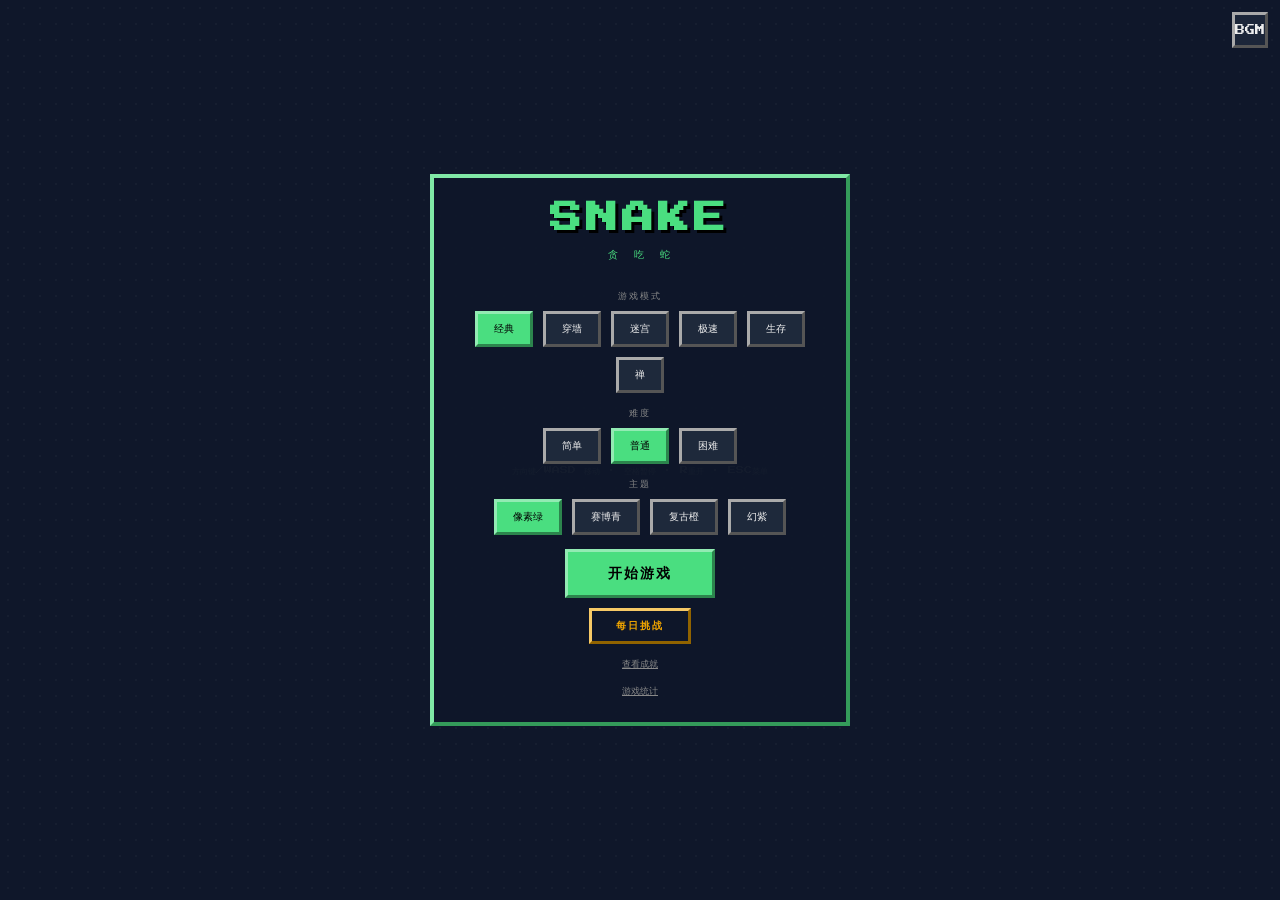
==== commit 812de927: "feat: 像素风全面改造 — 38个SVG素材 + 精灵渲染 + Press Start 2P字体 素材 (38个像素风SVG, 16x16网格, <rect>逐像素绘制): - 蛇身: 4方向蛇头" ====
--- a/index.html
+++ b/index.html
@@ -8,7 +8,7 @@
 </head>
 <body>
 <canvas id="particles"></canvas>
-<button id="music-toggle" title="背景音乐">&#9834;</button>
+<button id="music-toggle" title="背景音乐">BGM</button>
 
 <!-- 成就弹窗 -->
 <div id="achievement-popup"><div class="ach-icon"></div><div class="ach-title"></div><div class="ach-desc"></div></div>
@@ -17,15 +17,16 @@
 <div id="achievements-panel"><button id="close-ach">&times;</button><h2>成就</h2><div id="ach-list"></div></div>
 
 <!-- 统计面板 -->
-<div id="stats-panel" style="position:absolute;z-index:25;background:rgba(10,10,30,.97);border:2px solid var(--accent);border-radius:12px;padding:20px;max-width:380px;width:90%;display:none">
-  <button id="close-stats" style="position:absolute;top:8px;right:12px;background:none;border:none;color:#eee;font-size:20px;cursor:pointer">&times;</button>
-  <h2 style="text-align:center;margin-bottom:12px;color:var(--accent)">游戏统计</h2>
-  <div id="stats-content" style="font-size:14px;line-height:2;color:#ccc"></div>
+<div id="stats-panel" style="position:absolute;z-index:25;background:rgba(15,23,42,.97);border:3px solid var(--accent);border-radius:0;padding:20px;max-width:380px;width:90%;display:none;box-shadow:4px 4px 0 rgba(0,0,0,.5)">
+  <button id="close-stats" style="position:absolute;top:8px;right:12px;background:none;border:none;color:#eee;font-size:16px;cursor:pointer;font-family:'Press Start 2P',monospace">&times;</button>
+  <h2 style="text-align:center;margin-bottom:12px;color:var(--accent);font-size:14px;text-shadow:2px 2px 0 #000">游戏统计</h2>
+  <div id="stats-content" style="font-size:9px;line-height:2.5;color:#ccc"></div>
 </div>
 
 <!-- 菜单 -->
 <div id="menu">
-  <h1>贪吃蛇</h1>
+  <h1>SNAKE</h1>
+  <p style="font-size:10px;color:#4ade80;letter-spacing:3px">贪 吃 蛇</p>
   <div class="menu-best" id="menu-best"></div>
 
   <div class="menu-section"><label>游戏模式</label>
@@ -49,7 +50,7 @@
 
   <div class="menu-section"><label>主题</label>
     <div class="btn-row" id="theme-btns">
-      <button class="btn active" data-theme="default">霓虹红</button>
+      <button class="btn active" data-theme="default">像素绿</button>
       <button class="btn" data-theme="neon">赛博青</button>
       <button class="btn" data-theme="retro">复古橙</button>
       <button class="btn" data-theme="cyber">幻紫</button>
@@ -57,7 +58,7 @@
   </div>
 
   <button class="btn-start" id="start-btn">开始游戏</button>
-  <button class="btn-start" id="daily-btn" style="padding:10px 30px;font-size:16px;background:transparent;border:2px solid #f0a500;color:#f0a500;margin-top:-8px">每日挑战</button>
+  <button class="btn-start" id="daily-btn" style="padding:8px 24px;font-size:10px;background:transparent;border:3px solid #f0a500;border-top-color:color-mix(in srgb, #f0a500 60%, #fff);border-left-color:color-mix(in srgb, #f0a500 60%, #fff);border-bottom-color:color-mix(in srgb, #f0a500 60%, #000);border-right-color:color-mix(in srgb, #f0a500 60%, #000);color:#f0a500;margin-top:-4px;border-radius:0">每日挑战</button>
   <div class="menu-achievements" id="show-ach-btn">查看成就</div>
   <div class="menu-achievements" id="show-stats-btn">游戏统计</div>
 </div>
--- a/css/style.css
+++ b/css/style.css
@@ -1,111 +1,108 @@
 /* ============================================================
-   style.css — 所有样式（升级版：动画、光效、CRT）
+   style.css — 像素风格样式
    ============================================================ */
 
+@import url('https://fonts.googleapis.com/css2?family=Press+Start+2P&display=swap');
+
 *{margin:0;padding:0;box-sizing:border-box}
-body{background:#0a0a1a;display:flex;flex-direction:column;align-items:center;justify-content:center;height:100vh;font-family:'Segoe UI',system-ui,sans-serif;color:#eee;overflow:hidden;touch-action:none;user-select:none}
+body{background:#0f172a;display:flex;flex-direction:column;align-items:center;justify-content:center;height:100vh;font-family:'Press Start 2P',monospace;color:#eee;overflow:hidden;touch-action:none;user-select:none;font-size:12px}
 
 /* ===== 主题变量 ===== */
-:root{--accent:#e94560;--bg:#0a0a1a;--grid-bg:#16213e;--grid-line:rgba(255,255,255,.03)}
-body.theme-neon{--accent:#0ff;--bg:#0a0014;--grid-bg:#0d0028;--grid-line:rgba(0,255,255,.04)}
-body.theme-retro{--accent:#ff6b35;--bg:#1a1000;--grid-bg:#2a1800;--grid-line:rgba(255,107,53,.05)}
-body.theme-cyber{--accent:#bf00ff;--bg:#05000a;--grid-bg:#0f0018;--grid-line:rgba(191,0,255,.04)}
+:root{--accent:#4ade80;--bg:#0f172a;--grid-bg:#1e293b;--grid-line:rgba(255,255,255,.03)}
+body.theme-neon{--accent:#22d3ee;--bg:#0c1524;--grid-bg:#162032;--grid-line:rgba(34,211,238,.04)}
+body.theme-retro{--accent:#fb923c;--bg:#1a1308;--grid-bg:#2a1f10;--grid-line:rgba(251,146,60,.05)}
+body.theme-cyber{--accent:#c084fc;--bg:#120a20;--grid-bg:#1a1030;--grid-line:rgba(192,132,252,.04)}
 
-/* 丰富层次的背景 — 径向渐变 */
-body{background:radial-gradient(ellipse at 30% 20%, rgba(30,20,60,.6) 0%, transparent 50%),
-     radial-gradient(ellipse at 70% 80%, rgba(20,40,60,.4) 0%, transparent 50%),
-     radial-gradient(ellipse at 50% 50%, var(--bg) 0%, #050510 100%)}
+/* 微弱点阵背景 */
+body::before{
+  content:'';
+  position:fixed;top:0;left:0;width:100%;height:100%;
+  background-image:radial-gradient(rgba(255,255,255,.03) 1px, transparent 1px);
+  background-size:16px 16px;
+  pointer-events:none;
+  z-index:0
+}
 
 /* ===== 菜单 ===== */
-#menu{position:absolute;display:flex;flex-direction:column;align-items:center;gap:16px;z-index:20;max-width:420px;width:90%;
-  /* 进场/离场过渡 */
-  transition:opacity .4s ease, transform .4s ease;
-  opacity:1;transform:scale(1) translateY(0)}
+#menu{position:absolute;display:flex;flex-direction:column;align-items:center;gap:14px;z-index:20;max-width:420px;width:90%;
+  transition:opacity .2s, transform .2s;
+  opacity:1;transform:scale(1) translateY(0);
+  background:rgba(15,23,42,.92);
+  border:4px solid var(--accent);
+  border-top-color:color-mix(in srgb, var(--accent) 70%, #fff);
+  border-left-color:color-mix(in srgb, var(--accent) 70%, #fff);
+  border-bottom-color:color-mix(in srgb, var(--accent) 70%, #000);
+  border-right-color:color-mix(in srgb, var(--accent) 70%, #000);
+  padding:24px 20px;
+  image-rendering:pixelated}
 #menu[style*="display: none"]{opacity:0;transform:scale(0.95) translateY(10px)}
-#menu h1{font-size:52px;letter-spacing:4px;text-shadow:0 0 30px var(--accent),0 0 60px var(--accent);animation:glow 2s ease-in-out infinite alternate}
-@keyframes glow{from{text-shadow:0 0 20px var(--accent)}to{text-shadow:0 0 40px var(--accent),0 0 80px var(--accent)}}
+#menu h1{font-size:32px;letter-spacing:4px;color:#4ade80;text-shadow:3px 3px 0 #000}
 .menu-section{display:flex;flex-direction:column;align-items:center;gap:8px;width:100%;
-  animation:fadeSlideIn .5s ease both}
+  animation:fadeSlideIn .3s ease both}
 .menu-section:nth-child(2){animation-delay:.05s}
 .menu-section:nth-child(3){animation-delay:.1s}
 .menu-section:nth-child(4){animation-delay:.15s}
-@keyframes fadeSlideIn{from{opacity:0;transform:translateY(12px)}to{opacity:1;transform:translateY(0)}}
-.menu-section label{font-size:14px;color:#888;text-transform:uppercase;letter-spacing:2px}
+@keyframes fadeSlideIn{from{opacity:0;transform:translateY(8px)}to{opacity:1;transform:translateY(0)}}
+.menu-section label{font-size:9px;color:#888;text-transform:uppercase;letter-spacing:2px}
 .btn-row{display:flex;gap:10px;flex-wrap:wrap;justify-content:center}
 
 /* ===== 按钮 ===== */
-.btn{padding:10px 22px;font-size:15px;border:2px solid var(--accent);background:transparent;color:#eee;border-radius:8px;cursor:pointer;transition:all .25s ease;font-family:inherit;position:relative;overflow:hidden}
-.btn::before{content:'';position:absolute;top:50%;left:50%;width:0;height:0;background:var(--accent);border-radius:50%;transform:translate(-50%,-50%);transition:width .5s ease, height .5s ease;opacity:.15;z-index:0}
-.btn:hover::before{width:300px;height:300px}
-.btn:hover,.btn.active{background:var(--accent);color:#fff;transform:scale(1.05);box-shadow:0 0 15px color-mix(in srgb, var(--accent) 50%, transparent)}
-.btn-start{padding:14px 52px;font-size:20px;background:var(--accent);color:#fff;border:none;border-radius:12px;cursor:pointer;transition:all .25s ease;font-family:inherit;font-weight:bold;letter-spacing:2px;position:relative;overflow:hidden}
-.btn-start::before{content:'';position:absolute;top:50%;left:50%;width:0;height:0;background:#fff;border-radius:50%;transform:translate(-50%,-50%);transition:width .5s ease, height .5s ease;opacity:.1;z-index:0}
-.btn-start:hover::before{width:400px;height:400px}
-.btn-start:hover{transform:scale(1.08);box-shadow:0 0 30px var(--accent),0 0 60px color-mix(in srgb, var(--accent) 30%, transparent)}
-.menu-best{font-size:15px;color:#f0a500}
-.menu-achievements{font-size:13px;color:#888;cursor:pointer;text-decoration:underline;transition:color .2s}
+.btn{padding:8px 16px;font-size:10px;border:3px solid;border-top-color:#aaa;border-left-color:#aaa;border-bottom-color:#555;border-right-color:#555;background:#1e293b;color:#eee;border-radius:0;cursor:pointer;transition:all .1s;font-family:'Press Start 2P',monospace;position:relative;overflow:hidden}
+.btn:hover{border-top-color:#555;border-left-color:#555;border-bottom-color:#aaa;border-right-color:#aaa;background:#2d3a4f}
+.btn:hover,.btn.active{background:var(--accent);color:#000;border-top-color:color-mix(in srgb, var(--accent) 60%, #fff);border-left-color:color-mix(in srgb, var(--accent) 60%, #fff);border-bottom-color:color-mix(in srgb, var(--accent) 60%, #000);border-right-color:color-mix(in srgb, var(--accent) 60%, #000)}
+.btn-start{padding:12px 40px;font-size:14px;background:var(--accent);color:#000;border:3px solid;border-top-color:color-mix(in srgb, var(--accent) 60%, #fff);border-left-color:color-mix(in srgb, var(--accent) 60%, #fff);border-bottom-color:color-mix(in srgb, var(--accent) 60%, #000);border-right-color:color-mix(in srgb, var(--accent) 60%, #000);border-radius:0;cursor:pointer;transition:all .1s;font-family:'Press Start 2P',monospace;font-weight:bold;letter-spacing:2px;position:relative;overflow:hidden}
+.btn-start:hover{border-top-color:color-mix(in srgb, var(--accent) 60%, #000);border-left-color:color-mix(in srgb, var(--accent) 60%, #000);border-bottom-color:color-mix(in srgb, var(--accent) 60%, #fff);border-right-color:color-mix(in srgb, var(--accent) 60%, #fff);transform:translate(2px,2px)}
+.menu-best{font-size:10px;color:#f0a500}
+.menu-achievements{font-size:9px;color:#888;cursor:pointer;text-decoration:underline;transition:color .1s}
 .menu-achievements:hover{color:var(--accent)}
 
 /* ===== HUD ===== */
-#hud{display:none;width:100%;max-width:600px;justify-content:space-between;align-items:center;margin-bottom:6px;font-size:16px;padding:0 4px}
+#hud{display:none;width:100%;max-width:600px;justify-content:space-between;align-items:center;margin-bottom:6px;font-size:11px;padding:0 4px}
 #hud-left{display:flex;gap:16px;align-items:center}
 
-/* 分数弹跳动画 */
-#score{transition:transform .1s;display:inline-block}
-#score.score-pop{animation:scorePop .35s ease}
-@keyframes scorePop{
-  0%{transform:scale(1)}
-  30%{transform:scale(1.5);color:#fff;text-shadow:0 0 8px var(--accent)}
-  100%{transform:scale(1)}
+/* 分数闪烁动画 */
+#score{display:inline-block}
+#score.score-pop{animation:scoreBlink .3s step-end}
+@keyframes scoreBlink{
+  0%{color:#fff}
+  33%{color:var(--accent)}
+  66%{color:#fff}
+  100%{color:var(--accent)}
 }
 
 /* Combo 文字动画 */
-#combo-display{color:#f0a500;font-weight:bold;opacity:0;transition:opacity .3s;display:inline-block}
-#combo-display.visible{opacity:1;animation:comboPulse .6s ease}
-@keyframes comboPulse{
-  0%{transform:scale(0.5);color:#ff0}
-  40%{transform:scale(1.3);color:#f0a500}
-  100%{transform:scale(1);color:#f0a500}
+#combo-display{color:#f0a500;font-weight:bold;opacity:0;transition:opacity .1s;display:inline-block;font-size:10px}
+#combo-display.visible{opacity:1;animation:comboBlink .4s step-end}
+@keyframes comboBlink{
+  0%{color:#ff0}
+  50%{color:#f0a500}
+  100%{color:#ff0}
 }
 
-#powerup-display{font-size:13px;color:#0ff}
-.best-score{color:#f0a500}
+#powerup-display{font-size:9px;color:#0ff}
+.best-score{color:#f0a500;font-size:10px}
 
 /* ===== Canvas ===== */
 #game-wrap{position:relative;display:none;
-  transition:opacity .3s ease, transform .3s ease}
-canvas#game{border:2px solid var(--accent);border-radius:6px;display:block;background:var(--grid-bg);
-  box-shadow:0 0 20px color-mix(in srgb, var(--accent) 20%, transparent),
-             inset 0 0 30px rgba(0,0,0,.3)}
+  transition:opacity .2s, transform .2s}
+canvas#game{border:3px solid var(--accent);border-radius:0;display:block;background:var(--grid-bg);
+  image-rendering:pixelated;
+  image-rendering:crisp-edges;
+  box-shadow:6px 6px 0 rgba(0,0,0,.5)}
 
-/* CRT 扫描线效果 */
-#game-wrap::after{
-  content:'';
-  position:absolute;
-  top:0;left:0;right:0;bottom:0;
-  pointer-events:none;
-  border-radius:6px;
-  background:repeating-linear-gradient(
-    0deg,
-    rgba(0,0,0,.06) 0px,
-    rgba(0,0,0,.06) 1px,
-    transparent 1px,
-    transparent 3px
-  );
-  z-index:2;
-  mix-blend-mode:multiply
-}
+/* 去掉CRT扫描线 */
+#game-wrap::after{display:none}
 
 #game-wrap.shake{animation:shake .3s}
 @keyframes shake{0%,100%{transform:translate(0)}20%{transform:translate(-4px,2px)}40%{transform:translate(4px,-2px)}60%{transform:translate(-2px,4px)}80%{transform:translate(2px,-4px)}}
 
-#msg{margin-top:12px;font-size:16px;color:var(--accent);height:22px;transition:opacity .3s}
-#controls-hint{margin-top:8px;font-size:12px;color:#555}
+#msg{margin-top:12px;font-size:10px;color:var(--accent);height:22px}
+#controls-hint{margin-top:8px;font-size:8px;color:#555}
 
 /* ===== 触屏 ===== */
 #touch-pad{display:none;margin-top:16px;width:160px;height:160px;position:relative}
-#touch-pad button{position:absolute;width:50px;height:50px;border:2px solid rgba(255,255,255,.15);background:rgba(255,255,255,.05);color:#eee;font-size:22px;border-radius:12px;cursor:pointer;display:flex;align-items:center;justify-content:center;transition:background .15s, transform .1s}
-#touch-pad button:active{background:rgba(255,255,255,.2);transform:scale(0.92)}
+#touch-pad button{position:absolute;width:50px;height:50px;border:3px solid;border-top-color:#aaa;border-left-color:#aaa;border-bottom-color:#555;border-right-color:#555;background:rgba(255,255,255,.08);color:#eee;font-size:20px;border-radius:0;cursor:pointer;display:flex;align-items:center;justify-content:center;transition:none;font-family:'Press Start 2P',monospace}
+#touch-pad button:active{border-top-color:#555;border-left-color:#555;border-bottom-color:#aaa;border-right-color:#aaa;background:rgba(255,255,255,.2);transform:translate(2px,2px)}
 .tp-up{top:0;left:50%;transform:translateX(-50%)}.tp-down{bottom:0;left:50%;transform:translateX(-50%)}
 .tp-left{top:50%;left:0;transform:translateY(-50%)}.tp-right{top:50%;right:0;transform:translateY(-50%)}
 
@@ -113,28 +110,27 @@
 #particles{position:absolute;top:0;left:0;width:100%;height:100%;pointer-events:none;z-index:15}
 
 /* ===== 成就弹窗 ===== */
-#achievement-popup{position:fixed;top:20px;left:50%;transform:translateX(-50%);background:rgba(20,20,40,.95);border:2px solid #f0a500;border-radius:12px;padding:12px 24px;z-index:30;display:none;text-align:center;animation:popIn .4s ease;
-  box-shadow:0 0 20px rgba(240,165,0,.3)}
-@keyframes popIn{from{opacity:0;transform:translateX(-50%) translateY(-20px) scale(0.9)}to{opacity:1;transform:translateX(-50%) translateY(0) scale(1)}}
-#achievement-popup .ach-icon{font-size:28px}
-#achievement-popup .ach-title{color:#f0a500;font-weight:bold;font-size:15px}
-#achievement-popup .ach-desc{color:#aaa;font-size:12px}
+#achievement-popup{position:fixed;top:20px;left:50%;transform:translateX(-50%);background:rgba(15,23,42,.97);border:3px solid #f0a500;border-radius:0;padding:12px 24px;z-index:30;display:none;text-align:center;animation:popIn .2s step-end;
+  box-shadow:4px 4px 0 rgba(0,0,0,.5)}
+@keyframes popIn{from{opacity:0;transform:translateX(-50%) translateY(-10px)}to{opacity:1;transform:translateX(-50%) translateY(0)}}
+#achievement-popup .ach-icon{font-size:24px}
+#achievement-popup .ach-title{color:#f0a500;font-weight:bold;font-size:10px}
+#achievement-popup .ach-desc{color:#aaa;font-size:8px}
 
 /* ===== 成就列表面板 ===== */
-#achievements-panel{position:absolute;z-index:25;background:rgba(10,10,30,.97);border:2px solid var(--accent);border-radius:12px;padding:20px;max-width:380px;width:90%;max-height:70vh;overflow-y:auto;display:none;
-  box-shadow:0 0 30px color-mix(in srgb, var(--accent) 20%, transparent);
-  animation:fadeSlideIn .3s ease}
-#achievements-panel h2{text-align:center;margin-bottom:12px;color:var(--accent)}
-.ach-item{display:flex;align-items:center;gap:10px;padding:8px;border-bottom:1px solid rgba(255,255,255,.05);transition:background .2s}
-.ach-item:hover{background:rgba(255,255,255,.03)}
+#achievements-panel{position:absolute;z-index:25;background:rgba(15,23,42,.97);border:3px solid var(--accent);border-top-color:color-mix(in srgb, var(--accent) 70%, #fff);border-left-color:color-mix(in srgb, var(--accent) 70%, #fff);border-bottom-color:color-mix(in srgb, var(--accent) 70%, #000);border-right-color:color-mix(in srgb, var(--accent) 70%, #000);border-radius:0;padding:20px;max-width:380px;width:90%;max-height:70vh;overflow-y:auto;display:none;
+  box-shadow:4px 4px 0 rgba(0,0,0,.5);
+  animation:fadeSlideIn .2s ease}
+#achievements-panel h2{text-align:center;margin-bottom:12px;color:var(--accent);font-size:14px;text-shadow:2px 2px 0 #000}
+.ach-item{display:flex;align-items:center;gap:10px;padding:8px;border-bottom:2px solid rgba(255,255,255,.05)}
 .ach-item.locked{opacity:.4}
-.ach-item .ach-i{font-size:24px;width:36px;text-align:center}
+.ach-item .ach-i{font-size:20px;width:36px;text-align:center}
 .ach-item .ach-info{flex:1}
-.ach-item .ach-name{font-size:14px;font-weight:bold}
-.ach-item .ach-d{font-size:11px;color:#888}
-#close-ach{position:absolute;top:8px;right:12px;background:none;border:none;color:#eee;font-size:20px;cursor:pointer;transition:transform .2s}
-#close-ach:hover{transform:rotate(90deg)}
+.ach-item .ach-name{font-size:9px;font-weight:bold}
+.ach-item .ach-d{font-size:7px;color:#888}
+#close-ach{position:absolute;top:8px;right:12px;background:none;border:none;color:#eee;font-size:16px;cursor:pointer;font-family:'Press Start 2P',monospace}
+#close-ach:hover{color:var(--accent)}
 
 /* ===== 音乐按钮 ===== */
-#music-toggle{position:fixed;top:12px;right:12px;z-index:20;background:rgba(255,255,255,.1);border:1px solid rgba(255,255,255,.2);color:#eee;width:36px;height:36px;border-radius:50%;cursor:pointer;font-size:16px;display:flex;align-items:center;justify-content:center;transition:all .2s}
-#music-toggle:hover{background:rgba(255,255,255,.2);box-shadow:0 0 12px rgba(255,255,255,.15);transform:scale(1.1)}
+#music-toggle{position:fixed;top:12px;right:12px;z-index:20;background:rgba(30,41,59,.9);border:3px solid;border-top-color:#aaa;border-left-color:#aaa;border-bottom-color:#555;border-right-color:#555;color:#eee;width:36px;height:36px;border-radius:0;cursor:pointer;font-size:10px;display:flex;align-items:center;justify-content:center;font-family:'Press Start 2P',monospace}
+#music-toggle:hover{border-top-color:#555;border-left-color:#555;border-bottom-color:#aaa;border-right-color:#aaa;background:rgba(30,41,59,1)}
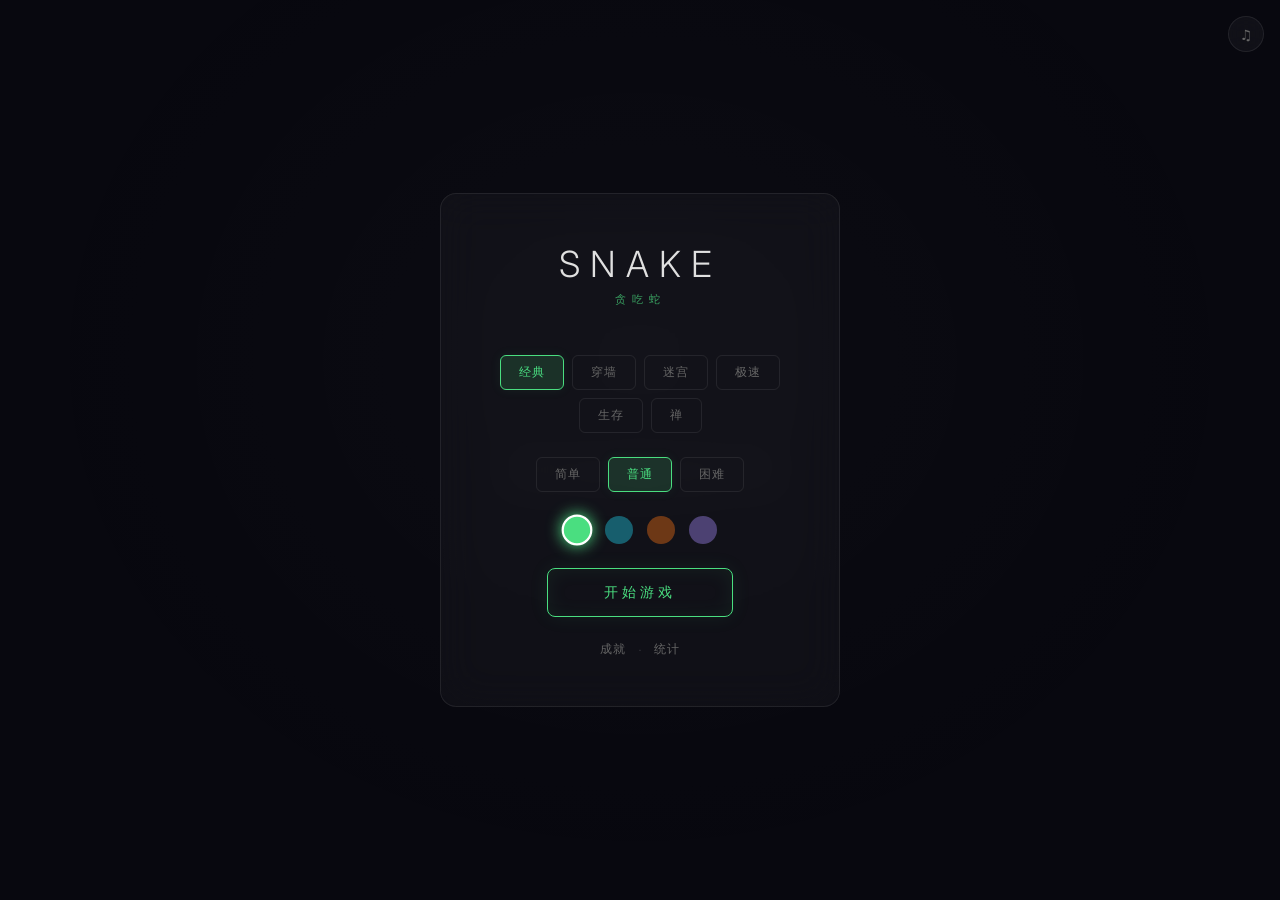
==== commit 23e3b9af: "style: 全面视觉重构 — 极简高级暗色风格 - 渲染器: 去掉所有SVG精灵图，改为纯Canvas绘制 - 蛇身: slither.io风格重叠发光圆球，头大尾小渐变 - 背景: 深色(#080" ====
--- a/index.html
+++ b/index.html
@@ -3,33 +3,42 @@
 <head>
 <meta charset="UTF-8">
 <meta name="viewport" content="width=device-width, initial-scale=1.0, user-scalable=no">
-<title>贪吃蛇 Ultimate</title>
+<title>贪吃蛇</title>
+<link rel="preconnect" href="https://fonts.googleapis.com">
+<link href="https://fonts.googleapis.com/css2?family=Inter:wght@300;400;600&display=swap" rel="stylesheet">
 <link rel="stylesheet" href="css/style.css">
 </head>
 <body>
 <canvas id="particles"></canvas>
-<button id="music-toggle" title="背景音乐">BGM</button>
+<button id="music-toggle" title="背景音乐">♫</button>
 
 <!-- 成就弹窗 -->
 <div id="achievement-popup"><div class="ach-icon"></div><div class="ach-title"></div><div class="ach-desc"></div></div>
 
 <!-- 成就面板 -->
-<div id="achievements-panel"><button id="close-ach">&times;</button><h2>成就</h2><div id="ach-list"></div></div>
+<div id="achievements-panel">
+  <button id="close-ach">&times;</button>
+  <h2>成就</h2>
+  <div id="ach-list"></div>
+</div>
 
 <!-- 统计面板 -->
-<div id="stats-panel" style="position:absolute;z-index:25;background:rgba(15,23,42,.97);border:3px solid var(--accent);border-radius:0;padding:20px;max-width:380px;width:90%;display:none;box-shadow:4px 4px 0 rgba(0,0,0,.5)">
-  <button id="close-stats" style="position:absolute;top:8px;right:12px;background:none;border:none;color:#eee;font-size:16px;cursor:pointer;font-family:'Press Start 2P',monospace">&times;</button>
-  <h2 style="text-align:center;margin-bottom:12px;color:var(--accent);font-size:14px;text-shadow:2px 2px 0 #000">游戏统计</h2>
-  <div id="stats-content" style="font-size:9px;line-height:2.5;color:#ccc"></div>
+<div id="stats-panel">
+  <button id="close-stats">&times;</button>
+  <h2>统计</h2>
+  <div id="stats-content"></div>
 </div>
 
 <!-- 菜单 -->
 <div id="menu">
-  <h1>SNAKE</h1>
-  <p style="font-size:10px;color:#4ade80;letter-spacing:3px">贪 吃 蛇</p>
+  <div class="menu-header">
+    <h1>SNAKE</h1>
+    <p class="menu-subtitle">贪吃蛇</p>
+  </div>
+
   <div class="menu-best" id="menu-best"></div>
 
-  <div class="menu-section"><label>游戏模式</label>
+  <div class="menu-section">
     <div class="btn-row" id="mode-btns">
       <button class="btn active" data-mode="classic">经典</button>
       <button class="btn" data-mode="nowalls">穿墙</button>
@@ -40,7 +49,7 @@
     </div>
   </div>
 
-  <div class="menu-section"><label>难度</label>
+  <div class="menu-section">
     <div class="btn-row" id="diff-btns">
       <button class="btn" data-diff="easy">简单</button>
       <button class="btn active" data-diff="normal">普通</button>
@@ -48,19 +57,23 @@
     </div>
   </div>
 
-  <div class="menu-section"><label>主题</label>
-    <div class="btn-row" id="theme-btns">
-      <button class="btn active" data-theme="default">像素绿</button>
-      <button class="btn" data-theme="neon">赛博青</button>
-      <button class="btn" data-theme="retro">复古橙</button>
-      <button class="btn" data-theme="cyber">幻紫</button>
+  <div class="menu-section">
+    <div class="btn-row theme-dots" id="theme-btns">
+      <button class="btn theme-dot active" data-theme="default" style="--dot-color:#4ade80" title="绿"></button>
+      <button class="btn theme-dot" data-theme="neon" style="--dot-color:#22d3ee" title="青"></button>
+      <button class="btn theme-dot" data-theme="retro" style="--dot-color:#f97316" title="橙"></button>
+      <button class="btn theme-dot" data-theme="cyber" style="--dot-color:#a78bfa" title="紫"></button>
     </div>
   </div>
 
   <button class="btn-start" id="start-btn">开始游戏</button>
-  <button class="btn-start" id="daily-btn" style="padding:8px 24px;font-size:10px;background:transparent;border:3px solid #f0a500;border-top-color:color-mix(in srgb, #f0a500 60%, #fff);border-left-color:color-mix(in srgb, #f0a500 60%, #fff);border-bottom-color:color-mix(in srgb, #f0a500 60%, #000);border-right-color:color-mix(in srgb, #f0a500 60%, #000);color:#f0a500;margin-top:-4px;border-radius:0">每日挑战</button>
-  <div class="menu-achievements" id="show-ach-btn">查看成就</div>
-  <div class="menu-achievements" id="show-stats-btn">游戏统计</div>
+  <button class="btn-start" id="daily-btn" style="display:none">每日挑战</button>
+
+  <div class="menu-footer">
+    <span class="menu-achievements" id="show-ach-btn">成就</span>
+    <span class="menu-footer-sep">·</span>
+    <span class="menu-achievements" id="show-stats-btn">统计</span>
+  </div>
 </div>
 
 <!-- 游戏 -->
@@ -74,7 +87,7 @@
 </div>
 <div id="game-wrap"><canvas id="game"></canvas></div>
 <div id="msg"></div>
-<div id="controls-hint">方向键/WASD 移动 · 空格暂停 · R重开 · ESC菜单</div>
+<div id="controls-hint">方向键 / WASD 移动 · 空格暂停 · R 重开 · ESC 菜单</div>
 
 <div id="touch-pad">
   <button class="tp-up" data-dir="up">&#9650;</button>
--- a/css/style.css
+++ b/css/style.css
@@ -1,136 +1,670 @@
 /* ============================================================
-   style.css — 像素风格样式
+   style.css — 极简高级风格
    ============================================================ */
 
-@import url('https://fonts.googleapis.com/css2?family=Press+Start+2P&display=swap');
-
-*{margin:0;padding:0;box-sizing:border-box}
-body{background:#0f172a;display:flex;flex-direction:column;align-items:center;justify-content:center;height:100vh;font-family:'Press Start 2P',monospace;color:#eee;overflow:hidden;touch-action:none;user-select:none;font-size:12px}
+/* ===== 字体 ===== */
+@import url('https://fonts.googleapis.com/css2?family=Inter:wght@300;400;600&display=swap');
 
 /* ===== 主题变量 ===== */
-:root{--accent:#4ade80;--bg:#0f172a;--grid-bg:#1e293b;--grid-line:rgba(255,255,255,.03)}
-body.theme-neon{--accent:#22d3ee;--bg:#0c1524;--grid-bg:#162032;--grid-line:rgba(34,211,238,.04)}
-body.theme-retro{--accent:#fb923c;--bg:#1a1308;--grid-bg:#2a1f10;--grid-line:rgba(251,146,60,.05)}
-body.theme-cyber{--accent:#c084fc;--bg:#120a20;--grid-bg:#1a1030;--grid-line:rgba(192,132,252,.04)}
-
-/* 微弱点阵背景 */
-body::before{
-  content:'';
-  position:fixed;top:0;left:0;width:100%;height:100%;
-  background-image:radial-gradient(rgba(255,255,255,.03) 1px, transparent 1px);
-  background-size:16px 16px;
-  pointer-events:none;
-  z-index:0
+:root {
+  --accent: #4ade80;
+  --accent-dim: rgba(74, 222, 128, 0.15);
+  --accent-glow: rgba(74, 222, 128, 0.08);
+  --bg: #08080f;
+  --surface: rgba(255, 255, 255, 0.03);
+  --border: rgba(255, 255, 255, 0.08);
+  --text: #e0e0e0;
+  --text-dim: #666;
+  --grid-bg: #0c0c14;
+  --grid-line: rgba(255, 255, 255, 0.02);
+}
+
+body.theme-neon {
+  --accent: #22d3ee;
+  --accent-dim: rgba(34, 211, 238, 0.15);
+  --accent-glow: rgba(34, 211, 238, 0.08);
+  --grid-bg: #0a0e14;
+  --grid-line: rgba(34, 211, 238, 0.03);
+}
+
+body.theme-retro {
+  --accent: #f97316;
+  --accent-dim: rgba(249, 115, 22, 0.15);
+  --accent-glow: rgba(249, 115, 22, 0.08);
+  --grid-bg: #0f0c08;
+  --grid-line: rgba(249, 115, 22, 0.03);
+}
+
+body.theme-cyber {
+  --accent: #a78bfa;
+  --accent-dim: rgba(167, 139, 250, 0.15);
+  --accent-glow: rgba(167, 139, 250, 0.08);
+  --grid-bg: #0c0a14;
+  --grid-line: rgba(167, 139, 250, 0.03);
+}
+
+/* ===== 重置 ===== */
+*, *::before, *::after {
+  margin: 0;
+  padding: 0;
+  box-sizing: border-box;
+}
+
+body {
+  background: var(--bg);
+  display: flex;
+  flex-direction: column;
+  align-items: center;
+  justify-content: center;
+  height: 100vh;
+  font-family: 'Inter', system-ui, -apple-system, sans-serif;
+  color: var(--text);
+  overflow: hidden;
+  touch-action: none;
+  user-select: none;
+  font-size: 14px;
+  font-weight: 300;
+  letter-spacing: 0.3px;
+}
+
+/* 微弱径向渐变背景 */
+body::before {
+  content: '';
+  position: fixed;
+  top: 0;
+  left: 0;
+  width: 100%;
+  height: 100%;
+  background: radial-gradient(ellipse at 50% 40%, rgba(255, 255, 255, 0.02) 0%, transparent 70%);
+  pointer-events: none;
+  z-index: 0;
 }
 
 /* ===== 菜单 ===== */
-#menu{position:absolute;display:flex;flex-direction:column;align-items:center;gap:14px;z-index:20;max-width:420px;width:90%;
-  transition:opacity .2s, transform .2s;
-  opacity:1;transform:scale(1) translateY(0);
-  background:rgba(15,23,42,.92);
-  border:4px solid var(--accent);
-  border-top-color:color-mix(in srgb, var(--accent) 70%, #fff);
-  border-left-color:color-mix(in srgb, var(--accent) 70%, #fff);
-  border-bottom-color:color-mix(in srgb, var(--accent) 70%, #000);
-  border-right-color:color-mix(in srgb, var(--accent) 70%, #000);
-  padding:24px 20px;
-  image-rendering:pixelated}
-#menu[style*="display: none"]{opacity:0;transform:scale(0.95) translateY(10px)}
-#menu h1{font-size:32px;letter-spacing:4px;color:#4ade80;text-shadow:3px 3px 0 #000}
-.menu-section{display:flex;flex-direction:column;align-items:center;gap:8px;width:100%;
-  animation:fadeSlideIn .3s ease both}
-.menu-section:nth-child(2){animation-delay:.05s}
-.menu-section:nth-child(3){animation-delay:.1s}
-.menu-section:nth-child(4){animation-delay:.15s}
-@keyframes fadeSlideIn{from{opacity:0;transform:translateY(8px)}to{opacity:1;transform:translateY(0)}}
-.menu-section label{font-size:9px;color:#888;text-transform:uppercase;letter-spacing:2px}
-.btn-row{display:flex;gap:10px;flex-wrap:wrap;justify-content:center}
+#menu {
+  position: absolute;
+  display: flex;
+  flex-direction: column;
+  align-items: center;
+  gap: 24px;
+  z-index: 20;
+  max-width: 400px;
+  width: 90%;
+  padding: 48px 36px;
+  background: rgba(255, 255, 255, 0.03);
+  backdrop-filter: blur(20px);
+  -webkit-backdrop-filter: blur(20px);
+  border: 1px solid var(--border);
+  border-radius: 16px;
+  transition: opacity 0.3s ease, transform 0.3s ease;
+  opacity: 1;
+  transform: scale(1) translateY(0);
+}
+
+#menu[style*="display: none"] {
+  opacity: 0;
+  transform: scale(0.97) translateY(8px);
+}
+
+.menu-header {
+  text-align: center;
+}
+
+#menu h1 {
+  font-size: 36px;
+  font-weight: 300;
+  letter-spacing: 10px;
+  color: var(--text);
+  margin-bottom: 6px;
+}
+
+.menu-subtitle {
+  font-size: 11px;
+  font-weight: 400;
+  color: var(--accent);
+  letter-spacing: 6px;
+  opacity: 0.7;
+}
+
+.menu-section {
+  display: flex;
+  flex-direction: column;
+  align-items: center;
+  gap: 10px;
+  width: 100%;
+  animation: fadeIn 0.4s ease both;
+}
+
+.menu-section:nth-child(3) { animation-delay: 0.05s; }
+.menu-section:nth-child(4) { animation-delay: 0.1s; }
+.menu-section:nth-child(5) { animation-delay: 0.15s; }
+
+@keyframes fadeIn {
+  from { opacity: 0; transform: translateY(6px); }
+  to { opacity: 1; transform: translateY(0); }
+}
+
+.menu-section label {
+  font-size: 10px;
+  font-weight: 400;
+  color: var(--text-dim);
+  text-transform: uppercase;
+  letter-spacing: 3px;
+}
+
+.btn-row {
+  display: flex;
+  gap: 8px;
+  flex-wrap: wrap;
+  justify-content: center;
+}
 
 /* ===== 按钮 ===== */
-.btn{padding:8px 16px;font-size:10px;border:3px solid;border-top-color:#aaa;border-left-color:#aaa;border-bottom-color:#555;border-right-color:#555;background:#1e293b;color:#eee;border-radius:0;cursor:pointer;transition:all .1s;font-family:'Press Start 2P',monospace;position:relative;overflow:hidden}
-.btn:hover{border-top-color:#555;border-left-color:#555;border-bottom-color:#aaa;border-right-color:#aaa;background:#2d3a4f}
-.btn:hover,.btn.active{background:var(--accent);color:#000;border-top-color:color-mix(in srgb, var(--accent) 60%, #fff);border-left-color:color-mix(in srgb, var(--accent) 60%, #fff);border-bottom-color:color-mix(in srgb, var(--accent) 60%, #000);border-right-color:color-mix(in srgb, var(--accent) 60%, #000)}
-.btn-start{padding:12px 40px;font-size:14px;background:var(--accent);color:#000;border:3px solid;border-top-color:color-mix(in srgb, var(--accent) 60%, #fff);border-left-color:color-mix(in srgb, var(--accent) 60%, #fff);border-bottom-color:color-mix(in srgb, var(--accent) 60%, #000);border-right-color:color-mix(in srgb, var(--accent) 60%, #000);border-radius:0;cursor:pointer;transition:all .1s;font-family:'Press Start 2P',monospace;font-weight:bold;letter-spacing:2px;position:relative;overflow:hidden}
-.btn-start:hover{border-top-color:color-mix(in srgb, var(--accent) 60%, #000);border-left-color:color-mix(in srgb, var(--accent) 60%, #000);border-bottom-color:color-mix(in srgb, var(--accent) 60%, #fff);border-right-color:color-mix(in srgb, var(--accent) 60%, #fff);transform:translate(2px,2px)}
-.menu-best{font-size:10px;color:#f0a500}
-.menu-achievements{font-size:9px;color:#888;cursor:pointer;text-decoration:underline;transition:color .1s}
-.menu-achievements:hover{color:var(--accent)}
+.btn {
+  padding: 8px 18px;
+  font-size: 12px;
+  font-weight: 400;
+  letter-spacing: 1px;
+  border: 1px solid var(--border);
+  background: transparent;
+  color: var(--text-dim);
+  border-radius: 6px;
+  cursor: pointer;
+  transition: all 0.25s ease;
+  font-family: 'Inter', system-ui, -apple-system, sans-serif;
+  position: relative;
+  overflow: hidden;
+}
+
+.btn:hover {
+  border-color: var(--accent);
+  color: var(--text);
+}
+
+.btn.active {
+  border-color: var(--accent);
+  color: var(--accent);
+  background: var(--accent-dim);
+  box-shadow: 0 0 12px var(--accent-glow);
+}
+
+/* 主题圆点 */
+.theme-dots {
+  gap: 14px;
+}
+
+.btn.theme-dot {
+  width: 28px;
+  height: 28px;
+  padding: 0;
+  border-radius: 50%;
+  background: var(--dot-color);
+  opacity: 0.4;
+  border: 2px solid transparent;
+  font-size: 0;
+  transition: all 0.25s ease;
+}
+
+.btn.theme-dot:hover {
+  opacity: 0.7;
+  border-color: transparent;
+}
+
+.btn.theme-dot.active {
+  opacity: 1;
+  border-color: #fff;
+  background: var(--dot-color);
+  box-shadow: 0 0 14px var(--dot-color), 0 0 28px rgba(255, 255, 255, 0.05);
+  transform: scale(1.1);
+}
+
+/* 开始按钮 */
+.btn-start {
+  padding: 14px 56px;
+  font-size: 14px;
+  font-weight: 400;
+  letter-spacing: 4px;
+  border: 1px solid var(--accent);
+  background: transparent;
+  color: var(--accent);
+  border-radius: 8px;
+  cursor: pointer;
+  transition: all 0.3s ease;
+  font-family: 'Inter', system-ui, -apple-system, sans-serif;
+  box-shadow: 0 0 20px var(--accent-glow), inset 0 0 20px var(--accent-glow);
+}
+
+.btn-start:hover {
+  background: var(--accent-dim);
+  box-shadow: 0 0 30px var(--accent-dim), inset 0 0 30px var(--accent-glow);
+  transform: translateY(-1px);
+}
+
+.btn-start:active {
+  transform: translateY(0);
+}
+
+.menu-best {
+  font-size: 11px;
+  font-weight: 300;
+  color: var(--text-dim);
+  letter-spacing: 1px;
+}
+
+.menu-footer {
+  display: flex;
+  align-items: center;
+  gap: 12px;
+}
+
+.menu-footer-sep {
+  color: rgba(255, 255, 255, 0.15);
+}
+
+.menu-achievements {
+  font-size: 12px;
+  font-weight: 400;
+  color: var(--text-dim);
+  cursor: pointer;
+  transition: color 0.25s ease;
+  text-decoration: none;
+  letter-spacing: 1px;
+}
+
+.menu-achievements:hover {
+  color: var(--accent);
+}
 
 /* ===== HUD ===== */
-#hud{display:none;width:100%;max-width:600px;justify-content:space-between;align-items:center;margin-bottom:6px;font-size:11px;padding:0 4px}
-#hud-left{display:flex;gap:16px;align-items:center}
-
-/* 分数闪烁动画 */
-#score{display:inline-block}
-#score.score-pop{animation:scoreBlink .3s step-end}
-@keyframes scoreBlink{
-  0%{color:#fff}
-  33%{color:var(--accent)}
-  66%{color:#fff}
-  100%{color:var(--accent)}
-}
-
-/* Combo 文字动画 */
-#combo-display{color:#f0a500;font-weight:bold;opacity:0;transition:opacity .1s;display:inline-block;font-size:10px}
-#combo-display.visible{opacity:1;animation:comboBlink .4s step-end}
-@keyframes comboBlink{
-  0%{color:#ff0}
-  50%{color:#f0a500}
-  100%{color:#ff0}
-}
-
-#powerup-display{font-size:9px;color:#0ff}
-.best-score{color:#f0a500;font-size:10px}
+#hud {
+  display: none;
+  width: 100%;
+  max-width: 600px;
+  justify-content: space-between;
+  align-items: baseline;
+  margin-bottom: 8px;
+  padding: 0 4px;
+}
+
+#hud-left {
+  display: flex;
+  gap: 16px;
+  align-items: baseline;
+}
+
+#score {
+  display: inline-block;
+  font-size: 28px;
+  font-weight: 300;
+  letter-spacing: 2px;
+  color: var(--text);
+}
+
+#score.score-pop {
+  animation: scorePulse 0.3s ease;
+}
+
+@keyframes scorePulse {
+  0% { color: var(--text); transform: scale(1); }
+  50% { color: var(--accent); transform: scale(1.08); }
+  100% { color: var(--text); transform: scale(1); }
+}
+
+/* combo & powerup — 隐藏但保留在DOM中 */
+#combo-display {
+  font-size: 11px;
+  font-weight: 400;
+  color: var(--accent);
+  opacity: 0;
+  transition: opacity 0.25s ease;
+  display: inline-block;
+}
+
+#combo-display.visible {
+  opacity: 0.7;
+  animation: comboFade 0.4s ease;
+}
+
+@keyframes comboFade {
+  0% { opacity: 0; transform: translateY(4px); }
+  100% { opacity: 0.7; transform: translateY(0); }
+}
+
+#powerup-display {
+  font-size: 11px;
+  font-weight: 400;
+  color: var(--accent);
+  opacity: 0.6;
+}
+
+.best-score {
+  font-size: 12px;
+  font-weight: 300;
+  color: var(--text-dim);
+  letter-spacing: 1px;
+}
 
 /* ===== Canvas ===== */
-#game-wrap{position:relative;display:none;
-  transition:opacity .2s, transform .2s}
-canvas#game{border:3px solid var(--accent);border-radius:0;display:block;background:var(--grid-bg);
-  image-rendering:pixelated;
-  image-rendering:crisp-edges;
-  box-shadow:6px 6px 0 rgba(0,0,0,.5)}
-
-/* 去掉CRT扫描线 */
-#game-wrap::after{display:none}
-
-#game-wrap.shake{animation:shake .3s}
-@keyframes shake{0%,100%{transform:translate(0)}20%{transform:translate(-4px,2px)}40%{transform:translate(4px,-2px)}60%{transform:translate(-2px,4px)}80%{transform:translate(2px,-4px)}}
-
-#msg{margin-top:12px;font-size:10px;color:var(--accent);height:22px}
-#controls-hint{margin-top:8px;font-size:8px;color:#555}
-
-/* ===== 触屏 ===== */
-#touch-pad{display:none;margin-top:16px;width:160px;height:160px;position:relative}
-#touch-pad button{position:absolute;width:50px;height:50px;border:3px solid;border-top-color:#aaa;border-left-color:#aaa;border-bottom-color:#555;border-right-color:#555;background:rgba(255,255,255,.08);color:#eee;font-size:20px;border-radius:0;cursor:pointer;display:flex;align-items:center;justify-content:center;transition:none;font-family:'Press Start 2P',monospace}
-#touch-pad button:active{border-top-color:#555;border-left-color:#555;border-bottom-color:#aaa;border-right-color:#aaa;background:rgba(255,255,255,.2);transform:translate(2px,2px)}
-.tp-up{top:0;left:50%;transform:translateX(-50%)}.tp-down{bottom:0;left:50%;transform:translateX(-50%)}
-.tp-left{top:50%;left:0;transform:translateY(-50%)}.tp-right{top:50%;right:0;transform:translateY(-50%)}
+#game-wrap {
+  position: relative;
+  display: none;
+  transition: opacity 0.3s ease, transform 0.3s ease;
+}
+
+canvas#game {
+  border: 1px solid var(--border);
+  border-radius: 8px;
+  display: block;
+  background: var(--grid-bg);
+  box-shadow: 0 0 40px rgba(0, 0, 0, 0.3), 0 0 80px var(--accent-glow);
+}
+
+#game-wrap.shake {
+  animation: shake 0.3s ease;
+}
+
+@keyframes shake {
+  0%, 100% { transform: translate(0); }
+  20% { transform: translate(-3px, 1px); }
+  40% { transform: translate(3px, -1px); }
+  60% { transform: translate(-1px, 3px); }
+  80% { transform: translate(1px, -3px); }
+}
+
+#msg {
+  margin-top: 16px;
+  font-size: 13px;
+  font-weight: 300;
+  color: var(--accent);
+  height: 22px;
+  letter-spacing: 1px;
+  opacity: 0.8;
+}
+
+#controls-hint {
+  margin-top: 10px;
+  font-size: 11px;
+  font-weight: 300;
+  color: rgba(255, 255, 255, 0.2);
+  letter-spacing: 0.5px;
+}
+
+/* ===== 触屏方向键 ===== */
+#touch-pad {
+  display: none;
+  margin-top: 20px;
+  width: 170px;
+  height: 170px;
+  position: relative;
+}
+
+#touch-pad button {
+  position: absolute;
+  width: 52px;
+  height: 52px;
+  border: 1px solid var(--border);
+  background: rgba(255, 255, 255, 0.04);
+  color: rgba(255, 255, 255, 0.3);
+  font-size: 18px;
+  border-radius: 50%;
+  cursor: pointer;
+  display: flex;
+  align-items: center;
+  justify-content: center;
+  transition: all 0.2s ease;
+  font-family: 'Inter', system-ui, sans-serif;
+  backdrop-filter: blur(8px);
+  -webkit-backdrop-filter: blur(8px);
+}
+
+#touch-pad button:active {
+  background: rgba(255, 255, 255, 0.1);
+  border-color: var(--accent);
+  color: var(--accent);
+  box-shadow: 0 0 12px var(--accent-glow);
+}
+
+.tp-up { top: 0; left: 50%; transform: translateX(-50%); }
+.tp-down { bottom: 0; left: 50%; transform: translateX(-50%); }
+.tp-left { top: 50%; left: 0; transform: translateY(-50%); }
+.tp-right { top: 50%; right: 0; transform: translateY(-50%); }
 
 /* ===== 粒子 ===== */
-#particles{position:absolute;top:0;left:0;width:100%;height:100%;pointer-events:none;z-index:15}
+#particles {
+  position: fixed;
+  top: 0;
+  left: 0;
+  width: 100%;
+  height: 100%;
+  pointer-events: none;
+  z-index: 15;
+}
 
 /* ===== 成就弹窗 ===== */
-#achievement-popup{position:fixed;top:20px;left:50%;transform:translateX(-50%);background:rgba(15,23,42,.97);border:3px solid #f0a500;border-radius:0;padding:12px 24px;z-index:30;display:none;text-align:center;animation:popIn .2s step-end;
-  box-shadow:4px 4px 0 rgba(0,0,0,.5)}
-@keyframes popIn{from{opacity:0;transform:translateX(-50%) translateY(-10px)}to{opacity:1;transform:translateX(-50%) translateY(0)}}
-#achievement-popup .ach-icon{font-size:24px}
-#achievement-popup .ach-title{color:#f0a500;font-weight:bold;font-size:10px}
-#achievement-popup .ach-desc{color:#aaa;font-size:8px}
+#achievement-popup {
+  position: fixed;
+  top: 24px;
+  left: 50%;
+  transform: translateX(-50%);
+  background: rgba(12, 12, 20, 0.85);
+  backdrop-filter: blur(20px);
+  -webkit-backdrop-filter: blur(20px);
+  border: 1px solid var(--border);
+  border-radius: 12px;
+  padding: 16px 28px;
+  z-index: 30;
+  display: none;
+  text-align: center;
+  animation: popSlide 0.3s ease;
+}
+
+@keyframes popSlide {
+  from { opacity: 0; transform: translateX(-50%) translateY(-12px); }
+  to { opacity: 1; transform: translateX(-50%) translateY(0); }
+}
+
+#achievement-popup .ach-icon {
+  font-size: 24px;
+  margin-bottom: 4px;
+}
+
+#achievement-popup .ach-title {
+  color: var(--accent);
+  font-weight: 400;
+  font-size: 13px;
+  letter-spacing: 1px;
+}
+
+#achievement-popup .ach-desc {
+  color: var(--text-dim);
+  font-size: 11px;
+  font-weight: 300;
+  margin-top: 2px;
+}
 
 /* ===== 成就列表面板 ===== */
-#achievements-panel{position:absolute;z-index:25;background:rgba(15,23,42,.97);border:3px solid var(--accent);border-top-color:color-mix(in srgb, var(--accent) 70%, #fff);border-left-color:color-mix(in srgb, var(--accent) 70%, #fff);border-bottom-color:color-mix(in srgb, var(--accent) 70%, #000);border-right-color:color-mix(in srgb, var(--accent) 70%, #000);border-radius:0;padding:20px;max-width:380px;width:90%;max-height:70vh;overflow-y:auto;display:none;
-  box-shadow:4px 4px 0 rgba(0,0,0,.5);
-  animation:fadeSlideIn .2s ease}
-#achievements-panel h2{text-align:center;margin-bottom:12px;color:var(--accent);font-size:14px;text-shadow:2px 2px 0 #000}
-.ach-item{display:flex;align-items:center;gap:10px;padding:8px;border-bottom:2px solid rgba(255,255,255,.05)}
-.ach-item.locked{opacity:.4}
-.ach-item .ach-i{font-size:20px;width:36px;text-align:center}
-.ach-item .ach-info{flex:1}
-.ach-item .ach-name{font-size:9px;font-weight:bold}
-.ach-item .ach-d{font-size:7px;color:#888}
-#close-ach{position:absolute;top:8px;right:12px;background:none;border:none;color:#eee;font-size:16px;cursor:pointer;font-family:'Press Start 2P',monospace}
-#close-ach:hover{color:var(--accent)}
+#achievements-panel {
+  position: absolute;
+  z-index: 25;
+  background: rgba(12, 12, 20, 0.85);
+  backdrop-filter: blur(20px);
+  -webkit-backdrop-filter: blur(20px);
+  border: 1px solid var(--border);
+  border-radius: 12px;
+  padding: 28px 24px;
+  max-width: 400px;
+  width: 90%;
+  max-height: 70vh;
+  overflow-y: auto;
+  display: none;
+  animation: fadeIn 0.3s ease;
+}
+
+#achievements-panel h2 {
+  text-align: center;
+  margin-bottom: 16px;
+  color: var(--text);
+  font-size: 16px;
+  font-weight: 300;
+  letter-spacing: 4px;
+}
+
+.ach-item {
+  display: flex;
+  align-items: center;
+  gap: 12px;
+  padding: 12px 8px;
+  border-bottom: 1px solid var(--border);
+  transition: background 0.2s ease;
+}
+
+.ach-item:last-child {
+  border-bottom: none;
+}
+
+.ach-item:hover {
+  background: var(--surface);
+}
+
+.ach-item.locked {
+  opacity: 0.3;
+}
+
+.ach-item .ach-i {
+  font-size: 20px;
+  width: 36px;
+  text-align: center;
+}
+
+.ach-item .ach-info {
+  flex: 1;
+}
+
+.ach-item .ach-name {
+  font-size: 12px;
+  font-weight: 400;
+  letter-spacing: 0.5px;
+}
+
+.ach-item .ach-d {
+  font-size: 11px;
+  font-weight: 300;
+  color: var(--text-dim);
+  margin-top: 2px;
+}
+
+#close-ach {
+  position: absolute;
+  top: 12px;
+  right: 16px;
+  background: none;
+  border: none;
+  color: var(--text-dim);
+  font-size: 18px;
+  cursor: pointer;
+  font-family: 'Inter', system-ui, sans-serif;
+  transition: color 0.2s ease;
+  line-height: 1;
+}
+
+#close-ach:hover {
+  color: var(--text);
+}
+
+/* ===== 统计面板 ===== */
+#stats-panel {
+  position: absolute;
+  z-index: 25;
+  background: rgba(12, 12, 20, 0.85);
+  backdrop-filter: blur(20px);
+  -webkit-backdrop-filter: blur(20px);
+  border: 1px solid var(--border);
+  border-radius: 12px;
+  padding: 28px 24px;
+  max-width: 400px;
+  width: 90%;
+  display: none;
+  animation: fadeIn 0.3s ease;
+}
+
+#stats-panel h2 {
+  text-align: center;
+  margin-bottom: 16px;
+  color: var(--text);
+  font-size: 16px;
+  font-weight: 300;
+  letter-spacing: 4px;
+}
+
+#stats-content {
+  font-size: 12px;
+  font-weight: 300;
+  line-height: 2.2;
+  color: var(--text-dim);
+  letter-spacing: 0.5px;
+}
+
+#close-stats {
+  position: absolute;
+  top: 12px;
+  right: 16px;
+  background: none;
+  border: none;
+  color: var(--text-dim);
+  font-size: 18px;
+  cursor: pointer;
+  font-family: 'Inter', system-ui, sans-serif;
+  transition: color 0.2s ease;
+  line-height: 1;
+}
+
+#close-stats:hover {
+  color: var(--text);
+}
 
 /* ===== 音乐按钮 ===== */
-#music-toggle{position:fixed;top:12px;right:12px;z-index:20;background:rgba(30,41,59,.9);border:3px solid;border-top-color:#aaa;border-left-color:#aaa;border-bottom-color:#555;border-right-color:#555;color:#eee;width:36px;height:36px;border-radius:0;cursor:pointer;font-size:10px;display:flex;align-items:center;justify-content:center;font-family:'Press Start 2P',monospace}
-#music-toggle:hover{border-top-color:#555;border-left-color:#555;border-bottom-color:#aaa;border-right-color:#aaa;background:rgba(30,41,59,1)}
+#music-toggle {
+  position: fixed;
+  top: 16px;
+  right: 16px;
+  z-index: 20;
+  background: rgba(255, 255, 255, 0.04);
+  backdrop-filter: blur(10px);
+  -webkit-backdrop-filter: blur(10px);
+  border: 1px solid var(--border);
+  color: var(--text-dim);
+  width: 36px;
+  height: 36px;
+  border-radius: 50%;
+  cursor: pointer;
+  font-size: 14px;
+  display: flex;
+  align-items: center;
+  justify-content: center;
+  font-family: 'Inter', system-ui, sans-serif;
+  transition: all 0.25s ease;
+}
+
+#music-toggle:hover {
+  border-color: var(--accent);
+  color: var(--text);
+  box-shadow: 0 0 12px var(--accent-glow);
+}
+
+/* ===== 滚动条 ===== */
+::-webkit-scrollbar {
+  width: 4px;
+}
+
+::-webkit-scrollbar-track {
+  background: transparent;
+}
+
+::-webkit-scrollbar-thumb {
+  background: rgba(255, 255, 255, 0.1);
+  border-radius: 2px;
+}
+
+::-webkit-scrollbar-thumb:hover {
+  background: rgba(255, 255, 255, 0.2);
+}
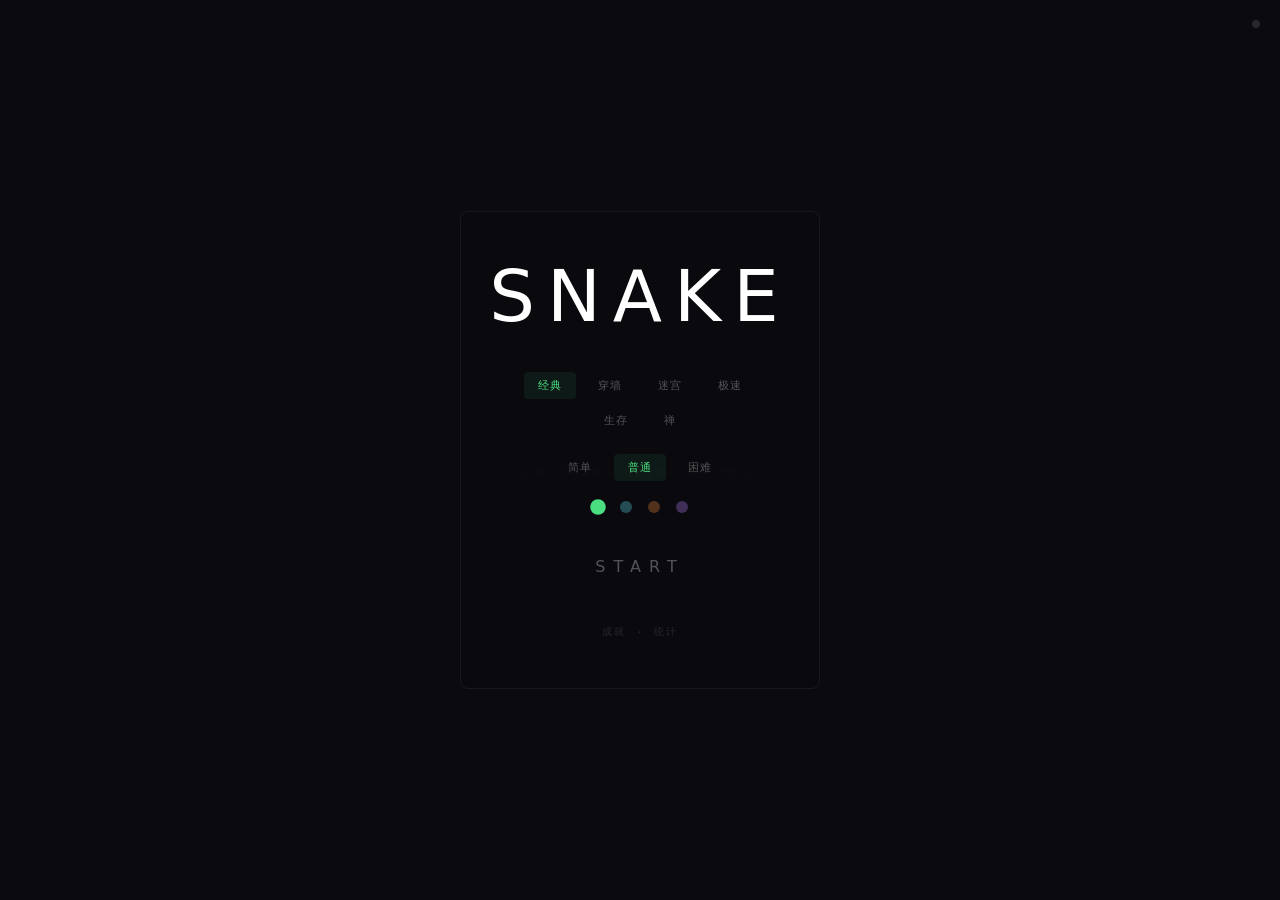
==== commit afed4209: "style: 高端极简重构 + 运动插值丝滑移动 渲染器: - 运动插值系统(lerpT)实现蛇在格子间平滑过渡 - 穿墙时跳过插值防止滑过整屏 - 去掉所有shadowBlur/渐变，用双层圆模拟柔" ====
--- a/index.html
+++ b/index.html
@@ -3,14 +3,12 @@
 <head>
 <meta charset="UTF-8">
 <meta name="viewport" content="width=device-width, initial-scale=1.0, user-scalable=no">
-<title>贪吃蛇</title>
-<link rel="preconnect" href="https://fonts.googleapis.com">
-<link href="https://fonts.googleapis.com/css2?family=Inter:wght@300;400;600&display=swap" rel="stylesheet">
+<title>SNAKE</title>
 <link rel="stylesheet" href="css/style.css">
 </head>
 <body>
 <canvas id="particles"></canvas>
-<button id="music-toggle" title="背景音乐">♫</button>
+<button id="music-toggle">&middot;</button>
 
 <!-- 成就弹窗 -->
 <div id="achievement-popup"><div class="ach-icon"></div><div class="ach-title"></div><div class="ach-desc"></div></div>
@@ -33,7 +31,7 @@
 <div id="menu">
   <div class="menu-header">
     <h1>SNAKE</h1>
-    <p class="menu-subtitle">贪吃蛇</p>
+    <p class="menu-subtitle"></p>
   </div>
 
   <div class="menu-best" id="menu-best"></div>
@@ -60,18 +58,18 @@
   <div class="menu-section">
     <div class="btn-row theme-dots" id="theme-btns">
       <button class="btn theme-dot active" data-theme="default" style="--dot-color:#4ade80" title="绿"></button>
-      <button class="btn theme-dot" data-theme="neon" style="--dot-color:#22d3ee" title="青"></button>
-      <button class="btn theme-dot" data-theme="retro" style="--dot-color:#f97316" title="橙"></button>
-      <button class="btn theme-dot" data-theme="cyber" style="--dot-color:#a78bfa" title="紫"></button>
+      <button class="btn theme-dot" data-theme="neon" style="--dot-color:#67e8f9" title="青"></button>
+      <button class="btn theme-dot" data-theme="retro" style="--dot-color:#fb923c" title="橙"></button>
+      <button class="btn theme-dot" data-theme="cyber" style="--dot-color:#c084fc" title="紫"></button>
     </div>
   </div>
 
-  <button class="btn-start" id="start-btn">开始游戏</button>
-  <button class="btn-start" id="daily-btn" style="display:none">每日挑战</button>
+  <button class="btn-start" id="start-btn">START</button>
+  <button class="btn-start" id="daily-btn" style="display:none">DAILY</button>
 
   <div class="menu-footer">
     <span class="menu-achievements" id="show-ach-btn">成就</span>
-    <span class="menu-footer-sep">·</span>
+    <span class="menu-footer-sep">&middot;</span>
     <span class="menu-achievements" id="show-stats-btn">统计</span>
   </div>
 </div>
--- a/css/style.css
+++ b/css/style.css
@@ -1,47 +1,20 @@
 /* ============================================================
-   style.css — 极简高级风格
+   style.css — Monument Valley / Alto's Odyssey 级极简风格
    ============================================================ */
-
-/* ===== 字体 ===== */
-@import url('https://fonts.googleapis.com/css2?family=Inter:wght@300;400;600&display=swap');
 
 /* ===== 主题变量 ===== */
 :root {
   --accent: #4ade80;
-  --accent-dim: rgba(74, 222, 128, 0.15);
-  --accent-glow: rgba(74, 222, 128, 0.08);
-  --bg: #08080f;
-  --surface: rgba(255, 255, 255, 0.03);
-  --border: rgba(255, 255, 255, 0.08);
-  --text: #e0e0e0;
-  --text-dim: #666;
-  --grid-bg: #0c0c14;
-  --grid-line: rgba(255, 255, 255, 0.02);
-}
-
-body.theme-neon {
-  --accent: #22d3ee;
-  --accent-dim: rgba(34, 211, 238, 0.15);
-  --accent-glow: rgba(34, 211, 238, 0.08);
-  --grid-bg: #0a0e14;
-  --grid-line: rgba(34, 211, 238, 0.03);
-}
-
-body.theme-retro {
-  --accent: #f97316;
-  --accent-dim: rgba(249, 115, 22, 0.15);
-  --accent-glow: rgba(249, 115, 22, 0.08);
-  --grid-bg: #0f0c08;
-  --grid-line: rgba(249, 115, 22, 0.03);
-}
-
-body.theme-cyber {
-  --accent: #a78bfa;
-  --accent-dim: rgba(167, 139, 250, 0.15);
-  --accent-glow: rgba(167, 139, 250, 0.08);
-  --grid-bg: #0c0a14;
-  --grid-line: rgba(167, 139, 250, 0.03);
-}
+  --bg: #0a0a0f;
+  --text: rgba(255, 255, 255, 0.85);
+  --text-dim: rgba(255, 255, 255, 0.3);
+  --text-muted: rgba(255, 255, 255, 0.12);
+  --surface: rgba(255, 255, 255, 0.04);
+}
+
+body.theme-neon  { --accent: #67e8f9; }
+body.theme-retro { --accent: #fb923c; }
+body.theme-cyber { --accent: #c084fc; }
 
 /* ===== 重置 ===== */
 *, *::before, *::after {
@@ -57,27 +30,14 @@
   align-items: center;
   justify-content: center;
   height: 100vh;
-  font-family: 'Inter', system-ui, -apple-system, sans-serif;
+  font-family: -apple-system, BlinkMacSystemFont, 'Segoe UI', system-ui, sans-serif;
   color: var(--text);
   overflow: hidden;
   touch-action: none;
   user-select: none;
   font-size: 14px;
-  font-weight: 300;
+  font-weight: 400;
   letter-spacing: 0.3px;
-}
-
-/* 微弱径向渐变背景 */
-body::before {
-  content: '';
-  position: fixed;
-  top: 0;
-  left: 0;
-  width: 100%;
-  height: 100%;
-  background: radial-gradient(ellipse at 50% 40%, rgba(255, 255, 255, 0.02) 0%, transparent 70%);
-  pointer-events: none;
-  z-index: 0;
 }
 
 /* ===== 菜单 ===== */
@@ -86,24 +46,23 @@
   display: flex;
   flex-direction: column;
   align-items: center;
-  gap: 24px;
+  gap: 20px;
   z-index: 20;
-  max-width: 400px;
+  max-width: 360px;
   width: 90%;
-  padding: 48px 36px;
-  background: rgba(255, 255, 255, 0.03);
-  backdrop-filter: blur(20px);
-  -webkit-backdrop-filter: blur(20px);
-  border: 1px solid var(--border);
-  border-radius: 16px;
-  transition: opacity 0.3s ease, transform 0.3s ease;
+  padding: 48px 40px;
+  background: rgba(10, 10, 15, 0.9);
+  border: 1px solid rgba(255, 255, 255, 0.06);
+  border-radius: 8px;
+  transition: opacity 0.2s cubic-bezier(0.4, 0, 0.2, 1),
+              transform 0.2s cubic-bezier(0.4, 0, 0.2, 1);
   opacity: 1;
   transform: scale(1) translateY(0);
 }
 
 #menu[style*="display: none"] {
   opacity: 0;
-  transform: scale(0.97) translateY(8px);
+  transform: scale(0.98) translateY(6px);
 }
 
 .menu-header {
@@ -111,19 +70,15 @@
 }
 
 #menu h1 {
-  font-size: 36px;
-  font-weight: 300;
-  letter-spacing: 10px;
-  color: var(--text);
-  margin-bottom: 6px;
+  font-size: 72px;
+  font-weight: 200;
+  letter-spacing: 12px;
+  color: #fff;
+  line-height: 1;
 }
 
 .menu-subtitle {
-  font-size: 11px;
-  font-weight: 400;
-  color: var(--accent);
-  letter-spacing: 6px;
-  opacity: 0.7;
+  display: none;
 }
 
 .menu-section {
@@ -132,24 +87,10 @@
   align-items: center;
   gap: 10px;
   width: 100%;
-  animation: fadeIn 0.4s ease both;
-}
-
-.menu-section:nth-child(3) { animation-delay: 0.05s; }
-.menu-section:nth-child(4) { animation-delay: 0.1s; }
-.menu-section:nth-child(5) { animation-delay: 0.15s; }
-
-@keyframes fadeIn {
-  from { opacity: 0; transform: translateY(6px); }
-  to { opacity: 1; transform: translateY(0); }
 }
 
 .menu-section label {
-  font-size: 10px;
-  font-weight: 400;
-  color: var(--text-dim);
-  text-transform: uppercase;
-  letter-spacing: 3px;
+  display: none;
 }
 
 .btn-row {
@@ -161,87 +102,85 @@
 
 /* ===== 按钮 ===== */
 .btn {
-  padding: 8px 18px;
-  font-size: 12px;
+  padding: 6px 14px;
+  font-size: 11px;
   font-weight: 400;
   letter-spacing: 1px;
-  border: 1px solid var(--border);
+  border: none;
   background: transparent;
   color: var(--text-dim);
-  border-radius: 6px;
-  cursor: pointer;
-  transition: all 0.25s ease;
-  font-family: 'Inter', system-ui, -apple-system, sans-serif;
+  border-radius: 4px;
+  cursor: pointer;
+  transition: color 0.2s cubic-bezier(0.4, 0, 0.2, 1),
+              background 0.2s cubic-bezier(0.4, 0, 0.2, 1);
+  font-family: -apple-system, BlinkMacSystemFont, 'Segoe UI', system-ui, sans-serif;
   position: relative;
   overflow: hidden;
 }
 
 .btn:hover {
-  border-color: var(--accent);
   color: var(--text);
 }
 
 .btn.active {
-  border-color: var(--accent);
   color: var(--accent);
-  background: var(--accent-dim);
-  box-shadow: 0 0 12px var(--accent-glow);
-}
+  background: rgba(74, 222, 128, 0.08);
+}
+
+body.theme-neon .btn.active  { background: rgba(103, 232, 249, 0.08); }
+body.theme-retro .btn.active { background: rgba(251, 146, 60, 0.08); }
+body.theme-cyber .btn.active { background: rgba(192, 132, 252, 0.08); }
 
 /* 主题圆点 */
 .theme-dots {
-  gap: 14px;
+  gap: 16px;
 }
 
 .btn.theme-dot {
-  width: 28px;
-  height: 28px;
+  width: 12px;
+  height: 12px;
   padding: 0;
   border-radius: 50%;
   background: var(--dot-color);
-  opacity: 0.4;
-  border: 2px solid transparent;
+  opacity: 0.3;
+  border: none;
   font-size: 0;
-  transition: all 0.25s ease;
+  transition: opacity 0.2s cubic-bezier(0.4, 0, 0.2, 1),
+              transform 0.2s cubic-bezier(0.4, 0, 0.2, 1);
 }
 
 .btn.theme-dot:hover {
-  opacity: 0.7;
-  border-color: transparent;
+  opacity: 0.6;
 }
 
 .btn.theme-dot.active {
   opacity: 1;
-  border-color: #fff;
   background: var(--dot-color);
-  box-shadow: 0 0 14px var(--dot-color), 0 0 28px rgba(255, 255, 255, 0.05);
-  transform: scale(1.1);
+  transform: scale(1.3);
 }
 
 /* 开始按钮 */
 .btn-start {
-  padding: 14px 56px;
-  font-size: 14px;
-  font-weight: 400;
-  letter-spacing: 4px;
-  border: 1px solid var(--accent);
+  padding: 16px 48px;
+  font-size: 16px;
+  font-weight: 400;
+  letter-spacing: 8px;
+  border: none;
   background: transparent;
+  color: var(--text-dim);
+  border-radius: 4px;
+  cursor: pointer;
+  transition: color 0.2s cubic-bezier(0.4, 0, 0.2, 1);
+  font-family: -apple-system, BlinkMacSystemFont, 'Segoe UI', system-ui, sans-serif;
+  margin-top: 8px;
+}
+
+.btn-start:hover {
   color: var(--accent);
-  border-radius: 8px;
-  cursor: pointer;
-  transition: all 0.3s ease;
-  font-family: 'Inter', system-ui, -apple-system, sans-serif;
-  box-shadow: 0 0 20px var(--accent-glow), inset 0 0 20px var(--accent-glow);
-}
-
-.btn-start:hover {
-  background: var(--accent-dim);
-  box-shadow: 0 0 30px var(--accent-dim), inset 0 0 30px var(--accent-glow);
-  transform: translateY(-1px);
 }
 
 .btn-start:active {
-  transform: translateY(0);
+  color: var(--accent);
 }
 
 .menu-best {
@@ -255,24 +194,26 @@
   display: flex;
   align-items: center;
   gap: 12px;
+  margin-top: 12px;
 }
 
 .menu-footer-sep {
-  color: rgba(255, 255, 255, 0.15);
+  color: var(--text-muted);
 }
 
 .menu-achievements {
-  font-size: 12px;
-  font-weight: 400;
-  color: var(--text-dim);
-  cursor: pointer;
-  transition: color 0.25s ease;
+  font-size: 10px;
+  font-weight: 400;
+  color: var(--text-muted);
+  cursor: pointer;
+  transition: color 0.2s cubic-bezier(0.4, 0, 0.2, 1);
   text-decoration: none;
-  letter-spacing: 1px;
+  letter-spacing: 2px;
+  text-transform: uppercase;
 }
 
 .menu-achievements:hover {
-  color: var(--accent);
+  color: var(--text-dim);
 }
 
 /* ===== HUD ===== */
@@ -294,20 +235,20 @@
 
 #score {
   display: inline-block;
-  font-size: 28px;
-  font-weight: 300;
+  font-size: 32px;
+  font-weight: 200;
   letter-spacing: 2px;
-  color: var(--text);
+  color: rgba(255, 255, 255, 0.5);
 }
 
 #score.score-pop {
-  animation: scorePulse 0.3s ease;
+  animation: scorePulse 0.3s cubic-bezier(0.4, 0, 0.2, 1);
 }
 
 @keyframes scorePulse {
-  0% { color: var(--text); transform: scale(1); }
-  50% { color: var(--accent); transform: scale(1.08); }
-  100% { color: var(--text); transform: scale(1); }
+  0%   { color: rgba(255, 255, 255, 0.5); transform: scale(1); }
+  50%  { color: var(--accent); transform: scale(1.06); }
+  100% { color: rgba(255, 255, 255, 0.5); transform: scale(1); }
 }
 
 /* combo & powerup — 隐藏但保留在DOM中 */
@@ -316,76 +257,72 @@
   font-weight: 400;
   color: var(--accent);
   opacity: 0;
-  transition: opacity 0.25s ease;
+  visibility: hidden;
   display: inline-block;
 }
 
 #combo-display.visible {
-  opacity: 0.7;
-  animation: comboFade 0.4s ease;
-}
-
-@keyframes comboFade {
-  0% { opacity: 0; transform: translateY(4px); }
-  100% { opacity: 0.7; transform: translateY(0); }
+  visibility: visible;
+  opacity: 0.5;
 }
 
 #powerup-display {
   font-size: 11px;
   font-weight: 400;
   color: var(--accent);
-  opacity: 0.6;
+  opacity: 0;
+  visibility: hidden;
 }
 
 .best-score {
-  font-size: 12px;
+  font-size: 11px;
   font-weight: 300;
   color: var(--text-dim);
   letter-spacing: 1px;
+  opacity: 0;
+  visibility: hidden;
 }
 
 /* ===== Canvas ===== */
 #game-wrap {
   position: relative;
   display: none;
-  transition: opacity 0.3s ease, transform 0.3s ease;
+  transition: opacity 0.2s cubic-bezier(0.4, 0, 0.2, 1);
 }
 
 canvas#game {
-  border: 1px solid var(--border);
-  border-radius: 8px;
   display: block;
-  background: var(--grid-bg);
-  box-shadow: 0 0 40px rgba(0, 0, 0, 0.3), 0 0 80px var(--accent-glow);
+  border: none;
+  border-radius: 0;
+  background: var(--bg);
 }
 
 #game-wrap.shake {
-  animation: shake 0.3s ease;
+  animation: shake 0.3s cubic-bezier(0.4, 0, 0.2, 1);
 }
 
 @keyframes shake {
   0%, 100% { transform: translate(0); }
-  20% { transform: translate(-3px, 1px); }
-  40% { transform: translate(3px, -1px); }
-  60% { transform: translate(-1px, 3px); }
-  80% { transform: translate(1px, -3px); }
+  20% { transform: translate(-2px, 1px); }
+  40% { transform: translate(2px, -1px); }
+  60% { transform: translate(-1px, 2px); }
+  80% { transform: translate(1px, -2px); }
 }
 
 #msg {
   margin-top: 16px;
-  font-size: 13px;
-  font-weight: 300;
-  color: var(--accent);
-  height: 22px;
-  letter-spacing: 1px;
-  opacity: 0.8;
+  font-size: 12px;
+  font-weight: 300;
+  color: var(--text-dim);
+  height: 20px;
+  letter-spacing: 2px;
 }
 
 #controls-hint {
   margin-top: 10px;
-  font-size: 11px;
-  font-weight: 300;
-  color: rgba(255, 255, 255, 0.2);
+  font-size: 10px;
+  font-weight: 300;
+  color: var(--text-muted);
   letter-spacing: 0.5px;
 }
 
@@ -393,41 +330,38 @@
 #touch-pad {
   display: none;
   margin-top: 20px;
-  width: 170px;
-  height: 170px;
+  width: 160px;
+  height: 160px;
   position: relative;
 }
 
 #touch-pad button {
   position: absolute;
-  width: 52px;
-  height: 52px;
-  border: 1px solid var(--border);
-  background: rgba(255, 255, 255, 0.04);
-  color: rgba(255, 255, 255, 0.3);
-  font-size: 18px;
+  width: 48px;
+  height: 48px;
+  border: 1px solid rgba(255, 255, 255, 0.06);
+  background: transparent;
+  color: var(--text-muted);
+  font-size: 16px;
   border-radius: 50%;
   cursor: pointer;
   display: flex;
   align-items: center;
   justify-content: center;
-  transition: all 0.2s ease;
-  font-family: 'Inter', system-ui, sans-serif;
-  backdrop-filter: blur(8px);
-  -webkit-backdrop-filter: blur(8px);
+  transition: all 0.2s cubic-bezier(0.4, 0, 0.2, 1);
+  font-family: -apple-system, BlinkMacSystemFont, 'Segoe UI', system-ui, sans-serif;
 }
 
 #touch-pad button:active {
-  background: rgba(255, 255, 255, 0.1);
-  border-color: var(--accent);
-  color: var(--accent);
-  box-shadow: 0 0 12px var(--accent-glow);
-}
-
-.tp-up { top: 0; left: 50%; transform: translateX(-50%); }
-.tp-down { bottom: 0; left: 50%; transform: translateX(-50%); }
-.tp-left { top: 50%; left: 0; transform: translateY(-50%); }
-.tp-right { top: 50%; right: 0; transform: translateY(-50%); }
+  background: var(--surface);
+  border-color: rgba(255, 255, 255, 0.06);
+  color: var(--text-dim);
+}
+
+.tp-up    { top: 0;    left: 50%; transform: translateX(-50%); }
+.tp-down  { bottom: 0; left: 50%; transform: translateX(-50%); }
+.tp-left  { top: 50%;  left: 0;   transform: translateY(-50%); }
+.tp-right { top: 50%;  right: 0;  transform: translateY(-50%); }
 
 /* ===== 粒子 ===== */
 #particles {
@@ -446,38 +380,36 @@
   top: 24px;
   left: 50%;
   transform: translateX(-50%);
-  background: rgba(12, 12, 20, 0.85);
-  backdrop-filter: blur(20px);
-  -webkit-backdrop-filter: blur(20px);
-  border: 1px solid var(--border);
-  border-radius: 12px;
-  padding: 16px 28px;
+  background: rgba(10, 10, 15, 0.92);
+  border: 1px solid rgba(255, 255, 255, 0.06);
+  border-radius: 4px;
+  padding: 14px 24px;
   z-index: 30;
   display: none;
   text-align: center;
-  animation: popSlide 0.3s ease;
+  animation: popSlide 0.2s cubic-bezier(0.4, 0, 0.2, 1);
 }
 
 @keyframes popSlide {
-  from { opacity: 0; transform: translateX(-50%) translateY(-12px); }
-  to { opacity: 1; transform: translateX(-50%) translateY(0); }
+  from { opacity: 0; transform: translateX(-50%) translateY(-8px); }
+  to   { opacity: 1; transform: translateX(-50%) translateY(0); }
 }
 
 #achievement-popup .ach-icon {
-  font-size: 24px;
+  font-size: 20px;
   margin-bottom: 4px;
 }
 
 #achievement-popup .ach-title {
   color: var(--accent);
   font-weight: 400;
-  font-size: 13px;
-  letter-spacing: 1px;
+  font-size: 12px;
+  letter-spacing: 2px;
 }
 
 #achievement-popup .ach-desc {
   color: var(--text-dim);
-  font-size: 11px;
+  font-size: 10px;
   font-weight: 300;
   margin-top: 2px;
 }
@@ -486,36 +418,34 @@
 #achievements-panel {
   position: absolute;
   z-index: 25;
-  background: rgba(12, 12, 20, 0.85);
-  backdrop-filter: blur(20px);
-  -webkit-backdrop-filter: blur(20px);
-  border: 1px solid var(--border);
-  border-radius: 12px;
-  padding: 28px 24px;
-  max-width: 400px;
+  background: rgba(10, 10, 15, 0.95);
+  border: 1px solid rgba(255, 255, 255, 0.06);
+  border-radius: 8px;
+  padding: 32px 24px;
+  max-width: 360px;
   width: 90%;
   max-height: 70vh;
   overflow-y: auto;
   display: none;
-  animation: fadeIn 0.3s ease;
 }
 
 #achievements-panel h2 {
   text-align: center;
-  margin-bottom: 16px;
+  margin-bottom: 20px;
   color: var(--text);
-  font-size: 16px;
-  font-weight: 300;
-  letter-spacing: 4px;
+  font-size: 14px;
+  font-weight: 200;
+  letter-spacing: 6px;
+  text-transform: uppercase;
 }
 
 .ach-item {
   display: flex;
   align-items: center;
   gap: 12px;
-  padding: 12px 8px;
-  border-bottom: 1px solid var(--border);
-  transition: background 0.2s ease;
+  padding: 12px 0;
+  border-bottom: 1px solid rgba(255, 255, 255, 0.06);
+  transition: background 0.2s cubic-bezier(0.4, 0, 0.2, 1);
 }
 
 .ach-item:last-child {
@@ -527,12 +457,12 @@
 }
 
 .ach-item.locked {
-  opacity: 0.3;
+  opacity: 0.2;
 }
 
 .ach-item .ach-i {
-  font-size: 20px;
-  width: 36px;
+  font-size: 18px;
+  width: 32px;
   text-align: center;
 }
 
@@ -547,7 +477,7 @@
 }
 
 .ach-item .ach-d {
-  font-size: 11px;
+  font-size: 10px;
   font-weight: 300;
   color: var(--text-dim);
   margin-top: 2px;
@@ -560,10 +490,10 @@
   background: none;
   border: none;
   color: var(--text-dim);
-  font-size: 18px;
-  cursor: pointer;
-  font-family: 'Inter', system-ui, sans-serif;
-  transition: color 0.2s ease;
+  font-size: 16px;
+  cursor: pointer;
+  font-family: -apple-system, BlinkMacSystemFont, 'Segoe UI', system-ui, sans-serif;
+  transition: color 0.2s cubic-bezier(0.4, 0, 0.2, 1);
   line-height: 1;
 }
 
@@ -575,29 +505,27 @@
 #stats-panel {
   position: absolute;
   z-index: 25;
-  background: rgba(12, 12, 20, 0.85);
-  backdrop-filter: blur(20px);
-  -webkit-backdrop-filter: blur(20px);
-  border: 1px solid var(--border);
-  border-radius: 12px;
-  padding: 28px 24px;
-  max-width: 400px;
+  background: rgba(10, 10, 15, 0.95);
+  border: 1px solid rgba(255, 255, 255, 0.06);
+  border-radius: 8px;
+  padding: 32px 24px;
+  max-width: 360px;
   width: 90%;
   display: none;
-  animation: fadeIn 0.3s ease;
 }
 
 #stats-panel h2 {
   text-align: center;
-  margin-bottom: 16px;
+  margin-bottom: 20px;
   color: var(--text);
-  font-size: 16px;
-  font-weight: 300;
-  letter-spacing: 4px;
+  font-size: 14px;
+  font-weight: 200;
+  letter-spacing: 6px;
+  text-transform: uppercase;
 }
 
 #stats-content {
-  font-size: 12px;
+  font-size: 11px;
   font-weight: 300;
   line-height: 2.2;
   color: var(--text-dim);
@@ -611,10 +539,10 @@
   background: none;
   border: none;
   color: var(--text-dim);
-  font-size: 18px;
-  cursor: pointer;
-  font-family: 'Inter', system-ui, sans-serif;
-  transition: color 0.2s ease;
+  font-size: 16px;
+  cursor: pointer;
+  font-family: -apple-system, BlinkMacSystemFont, 'Segoe UI', system-ui, sans-serif;
+  transition: color 0.2s cubic-bezier(0.4, 0, 0.2, 1);
   line-height: 1;
 }
 
@@ -625,35 +553,29 @@
 /* ===== 音乐按钮 ===== */
 #music-toggle {
   position: fixed;
-  top: 16px;
-  right: 16px;
+  top: 20px;
+  right: 20px;
   z-index: 20;
-  background: rgba(255, 255, 255, 0.04);
-  backdrop-filter: blur(10px);
-  -webkit-backdrop-filter: blur(10px);
-  border: 1px solid var(--border);
-  color: var(--text-dim);
-  width: 36px;
-  height: 36px;
+  background: transparent;
+  border: none;
+  color: var(--text-muted);
+  width: 8px;
+  height: 8px;
   border-radius: 50%;
   cursor: pointer;
-  font-size: 14px;
-  display: flex;
-  align-items: center;
-  justify-content: center;
-  font-family: 'Inter', system-ui, sans-serif;
-  transition: all 0.25s ease;
+  font-size: 0;
+  background: var(--text-muted);
+  transition: background 0.2s cubic-bezier(0.4, 0, 0.2, 1);
+  padding: 0;
 }
 
 #music-toggle:hover {
-  border-color: var(--accent);
-  color: var(--text);
-  box-shadow: 0 0 12px var(--accent-glow);
+  background: var(--text-dim);
 }
 
 /* ===== 滚动条 ===== */
 ::-webkit-scrollbar {
-  width: 4px;
+  width: 3px;
 }
 
 ::-webkit-scrollbar-track {
@@ -661,10 +583,10 @@
 }
 
 ::-webkit-scrollbar-thumb {
-  background: rgba(255, 255, 255, 0.1);
-  border-radius: 2px;
+  background: rgba(255, 255, 255, 0.06);
+  border-radius: 4px;
 }
 
 ::-webkit-scrollbar-thumb:hover {
-  background: rgba(255, 255, 255, 0.2);
-}
+  background: rgba(255, 255, 255, 0.12);
+}
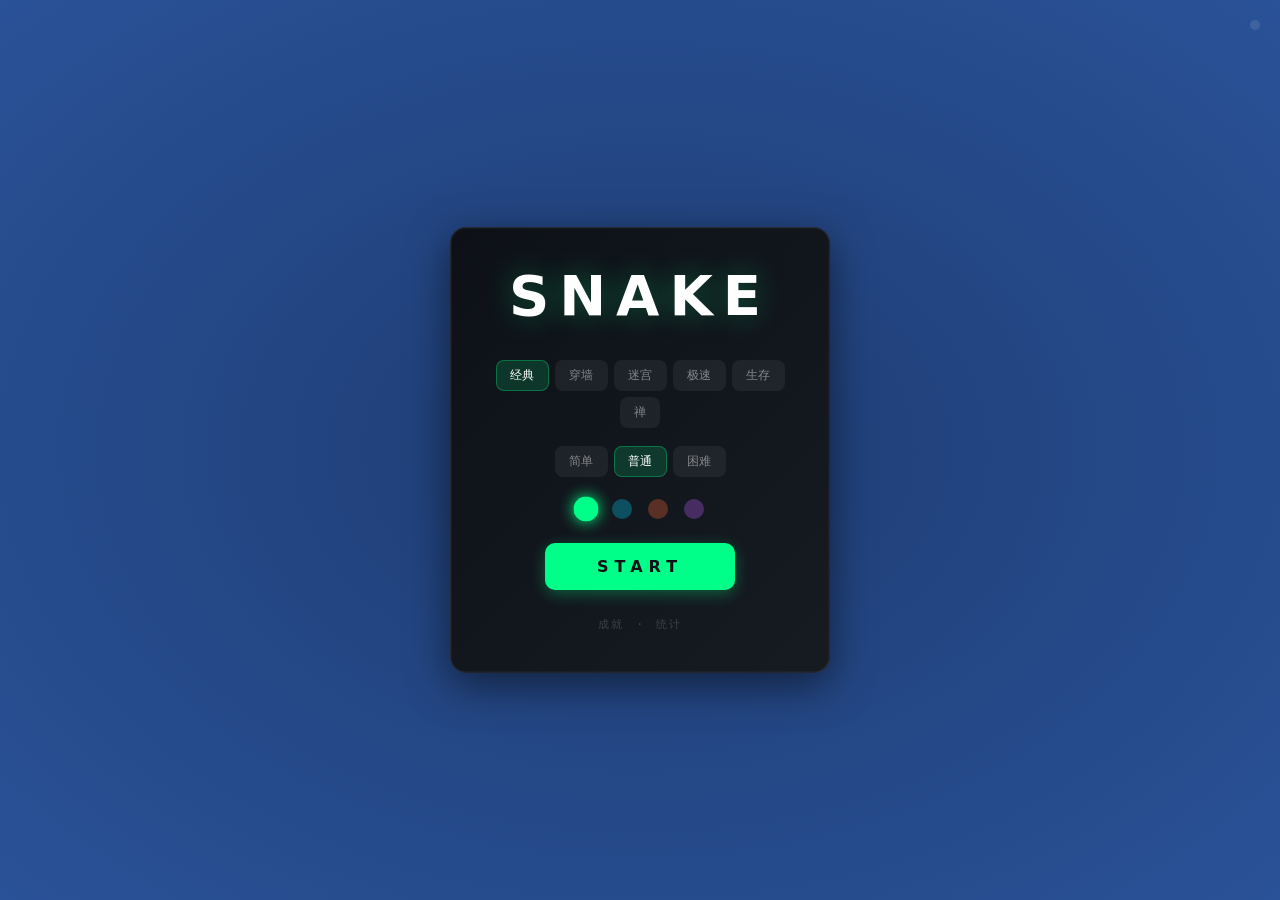
==== commit 2faafe99: "style: 参考Premium Snake重构视觉 — 深蓝渐变+fillRect蛇身+圆形食物" ====
--- a/index.html
+++ b/index.html
@@ -29,11 +29,8 @@
 
 <!-- 菜单 -->
 <div id="menu">
-  <div class="menu-header">
-    <h1>SNAKE</h1>
-    <p class="menu-subtitle"></p>
-  </div>
-
+  <h1>SNAKE</h1>
+  <p class="menu-subtitle"></p>
   <div class="menu-best" id="menu-best"></div>
 
   <div class="menu-section">
@@ -57,10 +54,10 @@
 
   <div class="menu-section">
     <div class="btn-row theme-dots" id="theme-btns">
-      <button class="btn theme-dot active" data-theme="default" style="--dot-color:#4ade80" title="绿"></button>
-      <button class="btn theme-dot" data-theme="neon" style="--dot-color:#67e8f9" title="青"></button>
-      <button class="btn theme-dot" data-theme="retro" style="--dot-color:#fb923c" title="橙"></button>
-      <button class="btn theme-dot" data-theme="cyber" style="--dot-color:#c084fc" title="紫"></button>
+      <button class="btn theme-dot active" data-theme="default" style="--dot-color:#00ff88" title="绿"></button>
+      <button class="btn theme-dot" data-theme="neon" style="--dot-color:#00d4ff" title="青"></button>
+      <button class="btn theme-dot" data-theme="retro" style="--dot-color:#ff6b35" title="橙"></button>
+      <button class="btn theme-dot" data-theme="cyber" style="--dot-color:#bf5fff" title="紫"></button>
     </div>
   </div>
 
--- a/css/style.css
+++ b/css/style.css
@@ -1,20 +1,34 @@
 /* ============================================================
-   style.css — Monument Valley / Alto's Odyssey 级极简风格
+   style.css — Premium Snake 视觉风格
+   深蓝渐变 + 暗色容器 + 现代简洁
    ============================================================ */
 
 /* ===== 主题变量 ===== */
 :root {
-  --accent: #4ade80;
-  --bg: #0a0a0f;
-  --text: rgba(255, 255, 255, 0.85);
-  --text-dim: rgba(255, 255, 255, 0.3);
-  --text-muted: rgba(255, 255, 255, 0.12);
-  --surface: rgba(255, 255, 255, 0.04);
-}
-
-body.theme-neon  { --accent: #67e8f9; }
-body.theme-retro { --accent: #fb923c; }
-body.theme-cyber { --accent: #c084fc; }
+  --accent: #00ff88;
+  --accent-rgb: 0, 255, 136;
+  --bg-start: #1e3c72;
+  --bg-end: #2a5298;
+  --surface: #0d1117;
+  --surface-end: #161b22;
+  --text: rgba(255, 255, 255, 0.9);
+  --text-dim: rgba(255, 255, 255, 0.45);
+  --text-muted: rgba(255, 255, 255, 0.18);
+  --border: rgba(255, 255, 255, 0.08);
+}
+
+body.theme-neon {
+  --accent: #00d4ff;
+  --accent-rgb: 0, 212, 255;
+}
+body.theme-retro {
+  --accent: #ff6b35;
+  --accent-rgb: 255, 107, 53;
+}
+body.theme-cyber {
+  --accent: #bf5fff;
+  --accent-rgb: 191, 95, 255;
+}
 
 /* ===== 重置 ===== */
 *, *::before, *::after {
@@ -24,19 +38,18 @@
 }
 
 body {
-  background: var(--bg);
+  background: radial-gradient(ellipse at center, var(--bg-start), var(--bg-end));
   display: flex;
   flex-direction: column;
   align-items: center;
   justify-content: center;
-  height: 100vh;
-  font-family: -apple-system, BlinkMacSystemFont, 'Segoe UI', system-ui, sans-serif;
+  min-height: 100vh;
+  font-family: 'Segoe UI', system-ui, -apple-system, sans-serif;
   color: var(--text);
   overflow: hidden;
   touch-action: none;
   user-select: none;
   font-size: 14px;
-  font-weight: 400;
   letter-spacing: 0.3px;
 }
 
@@ -46,36 +59,36 @@
   display: flex;
   flex-direction: column;
   align-items: center;
-  gap: 20px;
+  gap: 18px;
   z-index: 20;
-  max-width: 360px;
+  max-width: 380px;
   width: 90%;
-  padding: 48px 40px;
-  background: rgba(10, 10, 15, 0.9);
-  border: 1px solid rgba(255, 255, 255, 0.06);
-  border-radius: 8px;
-  transition: opacity 0.2s cubic-bezier(0.4, 0, 0.2, 1),
-              transform 0.2s cubic-bezier(0.4, 0, 0.2, 1);
+  padding: 40px 36px;
+  background: linear-gradient(135deg, var(--surface), var(--surface-end));
+  border: 1px solid var(--border);
+  border-radius: 16px;
+  box-shadow: 0 12px 40px rgba(0, 0, 0, 0.5),
+              0 0 0 1px rgba(255, 255, 255, 0.03) inset;
+  transition: opacity 0.25s ease, transform 0.25s ease;
   opacity: 1;
   transform: scale(1) translateY(0);
 }
 
 #menu[style*="display: none"] {
   opacity: 0;
-  transform: scale(0.98) translateY(6px);
-}
-
-.menu-header {
-  text-align: center;
+  transform: scale(0.96) translateY(8px);
 }
 
 #menu h1 {
-  font-size: 72px;
-  font-weight: 200;
-  letter-spacing: 12px;
+  font-size: 56px;
+  font-weight: 700;
+  letter-spacing: 10px;
   color: #fff;
   line-height: 1;
-}
+  text-shadow: 0 0 30px rgba(var(--accent-rgb), 0.3);
+}
+
+.menu-header { text-align: center; }
 
 .menu-subtitle {
   display: none;
@@ -85,7 +98,7 @@
   display: flex;
   flex-direction: column;
   align-items: center;
-  gap: 10px;
+  gap: 8px;
   width: 100%;
 }
 
@@ -95,106 +108,108 @@
 
 .btn-row {
   display: flex;
-  gap: 8px;
+  gap: 6px;
   flex-wrap: wrap;
   justify-content: center;
 }
 
 /* ===== 按钮 ===== */
 .btn {
-  padding: 6px 14px;
-  font-size: 11px;
-  font-weight: 400;
-  letter-spacing: 1px;
+  padding: 7px 14px;
+  font-size: 12px;
+  font-weight: 500;
+  letter-spacing: 0.5px;
   border: none;
-  background: transparent;
-  color: var(--text-dim);
-  border-radius: 4px;
+  background: rgba(255, 255, 255, 0.06);
+  color: var(--text-dim);
+  border-radius: 8px;
   cursor: pointer;
-  transition: color 0.2s cubic-bezier(0.4, 0, 0.2, 1),
-              background 0.2s cubic-bezier(0.4, 0, 0.2, 1);
-  font-family: -apple-system, BlinkMacSystemFont, 'Segoe UI', system-ui, sans-serif;
+  transition: all 0.2s ease;
+  font-family: inherit;
   position: relative;
   overflow: hidden;
 }
 
 .btn:hover {
+  background: rgba(255, 255, 255, 0.1);
   color: var(--text);
 }
 
 .btn.active {
-  color: var(--accent);
-  background: rgba(74, 222, 128, 0.08);
-}
-
-body.theme-neon .btn.active  { background: rgba(103, 232, 249, 0.08); }
-body.theme-retro .btn.active { background: rgba(251, 146, 60, 0.08); }
-body.theme-cyber .btn.active { background: rgba(192, 132, 252, 0.08); }
+  color: #fff;
+  background: rgba(var(--accent-rgb), 0.15);
+  box-shadow: 0 0 0 1px rgba(var(--accent-rgb), 0.3) inset;
+}
 
 /* 主题圆点 */
 .theme-dots {
   gap: 16px;
+  margin-top: 4px;
 }
 
 .btn.theme-dot {
-  width: 12px;
-  height: 12px;
+  width: 20px;
+  height: 20px;
   padding: 0;
   border-radius: 50%;
   background: var(--dot-color);
   opacity: 0.3;
-  border: none;
+  border: 2px solid transparent;
   font-size: 0;
-  transition: opacity 0.2s cubic-bezier(0.4, 0, 0.2, 1),
-              transform 0.2s cubic-bezier(0.4, 0, 0.2, 1);
+  transition: all 0.2s ease;
+  box-shadow: none;
 }
 
 .btn.theme-dot:hover {
   opacity: 0.6;
+  transform: scale(1.1);
 }
 
 .btn.theme-dot.active {
   opacity: 1;
   background: var(--dot-color);
-  transform: scale(1.3);
+  transform: scale(1.25);
+  box-shadow: 0 0 12px var(--dot-color);
 }
 
 /* 开始按钮 */
 .btn-start {
-  padding: 16px 48px;
+  padding: 14px 52px;
   font-size: 16px;
+  font-weight: 600;
+  letter-spacing: 6px;
+  border: none;
+  background: var(--accent);
+  color: var(--surface);
+  border-radius: 10px;
+  cursor: pointer;
+  transition: all 0.2s ease;
+  font-family: inherit;
+  margin-top: 6px;
+  box-shadow: 0 4px 15px rgba(var(--accent-rgb), 0.3);
+}
+
+.btn-start:hover {
+  transform: scale(1.04);
+  box-shadow: 0 6px 25px rgba(var(--accent-rgb), 0.4);
+}
+
+.btn-start:active {
+  transform: scale(0.98);
+}
+
+.menu-best {
+  font-size: 12px;
   font-weight: 400;
-  letter-spacing: 8px;
-  border: none;
-  background: transparent;
-  color: var(--text-dim);
-  border-radius: 4px;
-  cursor: pointer;
-  transition: color 0.2s cubic-bezier(0.4, 0, 0.2, 1);
-  font-family: -apple-system, BlinkMacSystemFont, 'Segoe UI', system-ui, sans-serif;
+  color: var(--text-dim);
+  letter-spacing: 1px;
+}
+
+.menu-footer {
+  display: flex;
+  align-items: center;
+  gap: 14px;
   margin-top: 8px;
-}
-
-.btn-start:hover {
-  color: var(--accent);
-}
-
-.btn-start:active {
-  color: var(--accent);
-}
-
-.menu-best {
-  font-size: 11px;
-  font-weight: 300;
-  color: var(--text-dim);
-  letter-spacing: 1px;
-}
-
-.menu-footer {
-  display: flex;
-  align-items: center;
-  gap: 12px;
-  margin-top: 12px;
 }
 
 .menu-footer-sep {
@@ -202,11 +217,11 @@
 }
 
 .menu-achievements {
-  font-size: 10px;
+  font-size: 11px;
   font-weight: 400;
   color: var(--text-muted);
   cursor: pointer;
-  transition: color 0.2s cubic-bezier(0.4, 0, 0.2, 1);
+  transition: color 0.2s ease;
   text-decoration: none;
   letter-spacing: 2px;
   text-transform: uppercase;
@@ -222,39 +237,42 @@
   width: 100%;
   max-width: 600px;
   justify-content: space-between;
-  align-items: baseline;
-  margin-bottom: 8px;
+  align-items: center;
+  margin-bottom: 10px;
   padding: 0 4px;
 }
 
 #hud-left {
   display: flex;
-  gap: 16px;
-  align-items: baseline;
+  gap: 14px;
+  align-items: center;
 }
 
 #score {
   display: inline-block;
-  font-size: 32px;
-  font-weight: 200;
-  letter-spacing: 2px;
-  color: rgba(255, 255, 255, 0.5);
+  font-size: 28px;
+  font-weight: 600;
+  letter-spacing: 1px;
+  color: #fff;
+  background: rgba(255, 255, 255, 0.08);
+  padding: 4px 16px;
+  border-radius: 8px;
 }
 
 #score.score-pop {
-  animation: scorePulse 0.3s cubic-bezier(0.4, 0, 0.2, 1);
+  animation: scorePulse 0.3s ease;
 }
 
 @keyframes scorePulse {
-  0%   { color: rgba(255, 255, 255, 0.5); transform: scale(1); }
-  50%  { color: var(--accent); transform: scale(1.06); }
-  100% { color: rgba(255, 255, 255, 0.5); transform: scale(1); }
-}
-
-/* combo & powerup — 隐藏但保留在DOM中 */
+  0%   { transform: scale(1); }
+  50%  { color: var(--accent); transform: scale(1.08); }
+  100% { transform: scale(1); }
+}
+
+/* combo & powerup */
 #combo-display {
-  font-size: 11px;
-  font-weight: 400;
+  font-size: 12px;
+  font-weight: 500;
   color: var(--accent);
   opacity: 0;
   visibility: hidden;
@@ -263,22 +281,25 @@
 
 #combo-display.visible {
   visibility: visible;
-  opacity: 0.5;
+  opacity: 0.7;
 }
 
 #powerup-display {
-  font-size: 11px;
-  font-weight: 400;
+  font-size: 12px;
+  font-weight: 500;
   color: var(--accent);
   opacity: 0;
   visibility: hidden;
 }
 
 .best-score {
-  font-size: 11px;
-  font-weight: 300;
+  font-size: 12px;
+  font-weight: 400;
   color: var(--text-dim);
   letter-spacing: 1px;
+  background: rgba(255, 255, 255, 0.06);
+  padding: 4px 12px;
+  border-radius: 6px;
   opacity: 0;
   visibility: hidden;
 }
@@ -287,18 +308,22 @@
 #game-wrap {
   position: relative;
   display: none;
-  transition: opacity 0.2s cubic-bezier(0.4, 0, 0.2, 1);
+  background: linear-gradient(135deg, var(--surface), var(--surface-end));
+  border-radius: 16px;
+  overflow: hidden;
+  box-shadow: 0 10px 30px rgba(0, 0, 0, 0.4);
+  transition: opacity 0.25s ease;
 }
 
 canvas#game {
   display: block;
   border: none;
   border-radius: 0;
-  background: var(--bg);
+  background: transparent;
 }
 
 #game-wrap.shake {
-  animation: shake 0.3s cubic-bezier(0.4, 0, 0.2, 1);
+  animation: shake 0.3s ease;
 }
 
 @keyframes shake {
@@ -310,20 +335,20 @@
 }
 
 #msg {
-  margin-top: 16px;
-  font-size: 12px;
-  font-weight: 300;
+  margin-top: 14px;
+  font-size: 13px;
+  font-weight: 400;
   color: var(--text-dim);
   height: 20px;
-  letter-spacing: 2px;
+  letter-spacing: 1px;
 }
 
 #controls-hint {
-  margin-top: 10px;
-  font-size: 10px;
+  margin-top: 8px;
+  font-size: 11px;
   font-weight: 300;
   color: var(--text-muted);
-  letter-spacing: 0.5px;
+  letter-spacing: 0.3px;
 }
 
 /* ===== 触屏方向键 ===== */
@@ -339,8 +364,8 @@
   position: absolute;
   width: 48px;
   height: 48px;
-  border: 1px solid rgba(255, 255, 255, 0.06);
-  background: transparent;
+  border: 1px solid var(--border);
+  background: rgba(255, 255, 255, 0.04);
   color: var(--text-muted);
   font-size: 16px;
   border-radius: 50%;
@@ -348,14 +373,14 @@
   display: flex;
   align-items: center;
   justify-content: center;
-  transition: all 0.2s cubic-bezier(0.4, 0, 0.2, 1);
-  font-family: -apple-system, BlinkMacSystemFont, 'Segoe UI', system-ui, sans-serif;
+  transition: all 0.2s ease;
+  font-family: inherit;
 }
 
 #touch-pad button:active {
-  background: var(--surface);
-  border-color: rgba(255, 255, 255, 0.06);
-  color: var(--text-dim);
+  background: rgba(var(--accent-rgb), 0.12);
+  border-color: rgba(var(--accent-rgb), 0.3);
+  color: var(--accent);
 }
 
 .tp-up    { top: 0;    left: 50%; transform: translateX(-50%); }
@@ -380,18 +405,19 @@
   top: 24px;
   left: 50%;
   transform: translateX(-50%);
-  background: rgba(10, 10, 15, 0.92);
-  border: 1px solid rgba(255, 255, 255, 0.06);
-  border-radius: 4px;
+  background: linear-gradient(135deg, var(--surface), var(--surface-end));
+  border: 1px solid var(--border);
+  border-radius: 10px;
   padding: 14px 24px;
   z-index: 30;
   display: none;
   text-align: center;
-  animation: popSlide 0.2s cubic-bezier(0.4, 0, 0.2, 1);
+  box-shadow: 0 8px 25px rgba(0, 0, 0, 0.5);
+  animation: popSlide 0.25s ease;
 }
 
 @keyframes popSlide {
-  from { opacity: 0; transform: translateX(-50%) translateY(-8px); }
+  from { opacity: 0; transform: translateX(-50%) translateY(-12px); }
   to   { opacity: 1; transform: translateX(-50%) translateY(0); }
 }
 
@@ -402,40 +428,41 @@
 
 #achievement-popup .ach-title {
   color: var(--accent);
-  font-weight: 400;
-  font-size: 12px;
+  font-weight: 500;
+  font-size: 13px;
   letter-spacing: 2px;
 }
 
 #achievement-popup .ach-desc {
   color: var(--text-dim);
-  font-size: 10px;
+  font-size: 11px;
   font-weight: 300;
-  margin-top: 2px;
+  margin-top: 3px;
 }
 
 /* ===== 成就列表面板 ===== */
 #achievements-panel {
   position: absolute;
   z-index: 25;
-  background: rgba(10, 10, 15, 0.95);
-  border: 1px solid rgba(255, 255, 255, 0.06);
-  border-radius: 8px;
+  background: linear-gradient(135deg, var(--surface), var(--surface-end));
+  border: 1px solid var(--border);
+  border-radius: 16px;
   padding: 32px 24px;
-  max-width: 360px;
+  max-width: 380px;
   width: 90%;
   max-height: 70vh;
   overflow-y: auto;
   display: none;
+  box-shadow: 0 12px 40px rgba(0, 0, 0, 0.5);
 }
 
 #achievements-panel h2 {
   text-align: center;
   margin-bottom: 20px;
   color: var(--text);
-  font-size: 14px;
-  font-weight: 200;
-  letter-spacing: 6px;
+  font-size: 15px;
+  font-weight: 600;
+  letter-spacing: 4px;
   text-transform: uppercase;
 }
 
@@ -443,9 +470,10 @@
   display: flex;
   align-items: center;
   gap: 12px;
-  padding: 12px 0;
-  border-bottom: 1px solid rgba(255, 255, 255, 0.06);
-  transition: background 0.2s cubic-bezier(0.4, 0, 0.2, 1);
+  padding: 12px 8px;
+  border-bottom: 1px solid var(--border);
+  border-radius: 6px;
+  transition: background 0.2s ease;
 }
 
 .ach-item:last-child {
@@ -453,11 +481,11 @@
 }
 
 .ach-item:hover {
-  background: var(--surface);
+  background: rgba(255, 255, 255, 0.03);
 }
 
 .ach-item.locked {
-  opacity: 0.2;
+  opacity: 0.25;
 }
 
 .ach-item .ach-i {
@@ -471,13 +499,13 @@
 }
 
 .ach-item .ach-name {
-  font-size: 12px;
-  font-weight: 400;
-  letter-spacing: 0.5px;
+  font-size: 13px;
+  font-weight: 500;
+  letter-spacing: 0.3px;
 }
 
 .ach-item .ach-d {
-  font-size: 10px;
+  font-size: 11px;
   font-weight: 300;
   color: var(--text-dim);
   margin-top: 2px;
@@ -490,10 +518,10 @@
   background: none;
   border: none;
   color: var(--text-dim);
-  font-size: 16px;
+  font-size: 18px;
   cursor: pointer;
-  font-family: -apple-system, BlinkMacSystemFont, 'Segoe UI', system-ui, sans-serif;
-  transition: color 0.2s cubic-bezier(0.4, 0, 0.2, 1);
+  font-family: inherit;
+  transition: color 0.2s ease;
   line-height: 1;
 }
 
@@ -505,31 +533,32 @@
 #stats-panel {
   position: absolute;
   z-index: 25;
-  background: rgba(10, 10, 15, 0.95);
-  border: 1px solid rgba(255, 255, 255, 0.06);
-  border-radius: 8px;
+  background: linear-gradient(135deg, var(--surface), var(--surface-end));
+  border: 1px solid var(--border);
+  border-radius: 16px;
   padding: 32px 24px;
-  max-width: 360px;
+  max-width: 380px;
   width: 90%;
   display: none;
+  box-shadow: 0 12px 40px rgba(0, 0, 0, 0.5);
 }
 
 #stats-panel h2 {
   text-align: center;
   margin-bottom: 20px;
   color: var(--text);
-  font-size: 14px;
-  font-weight: 200;
-  letter-spacing: 6px;
+  font-size: 15px;
+  font-weight: 600;
+  letter-spacing: 4px;
   text-transform: uppercase;
 }
 
 #stats-content {
-  font-size: 11px;
+  font-size: 12px;
   font-weight: 300;
   line-height: 2.2;
   color: var(--text-dim);
-  letter-spacing: 0.5px;
+  letter-spacing: 0.3px;
 }
 
 #close-stats {
@@ -539,10 +568,10 @@
   background: none;
   border: none;
   color: var(--text-dim);
-  font-size: 16px;
+  font-size: 18px;
   cursor: pointer;
-  font-family: -apple-system, BlinkMacSystemFont, 'Segoe UI', system-ui, sans-serif;
-  transition: color 0.2s cubic-bezier(0.4, 0, 0.2, 1);
+  font-family: inherit;
+  transition: color 0.2s ease;
   line-height: 1;
 }
 
@@ -556,26 +585,25 @@
   top: 20px;
   right: 20px;
   z-index: 20;
-  background: transparent;
+  background: rgba(255, 255, 255, 0.1);
   border: none;
   color: var(--text-muted);
-  width: 8px;
-  height: 8px;
+  width: 10px;
+  height: 10px;
   border-radius: 50%;
   cursor: pointer;
   font-size: 0;
-  background: var(--text-muted);
-  transition: background 0.2s cubic-bezier(0.4, 0, 0.2, 1);
+  transition: background 0.2s ease;
   padding: 0;
 }
 
 #music-toggle:hover {
-  background: var(--text-dim);
+  background: rgba(255, 255, 255, 0.2);
 }
 
 /* ===== 滚动条 ===== */
 ::-webkit-scrollbar {
-  width: 3px;
+  width: 4px;
 }
 
 ::-webkit-scrollbar-track {
@@ -583,10 +611,10 @@
 }
 
 ::-webkit-scrollbar-thumb {
-  background: rgba(255, 255, 255, 0.06);
+  background: rgba(255, 255, 255, 0.08);
   border-radius: 4px;
 }
 
 ::-webkit-scrollbar-thumb:hover {
-  background: rgba(255, 255, 255, 0.12);
-}
+  background: rgba(255, 255, 255, 0.15);
+}
